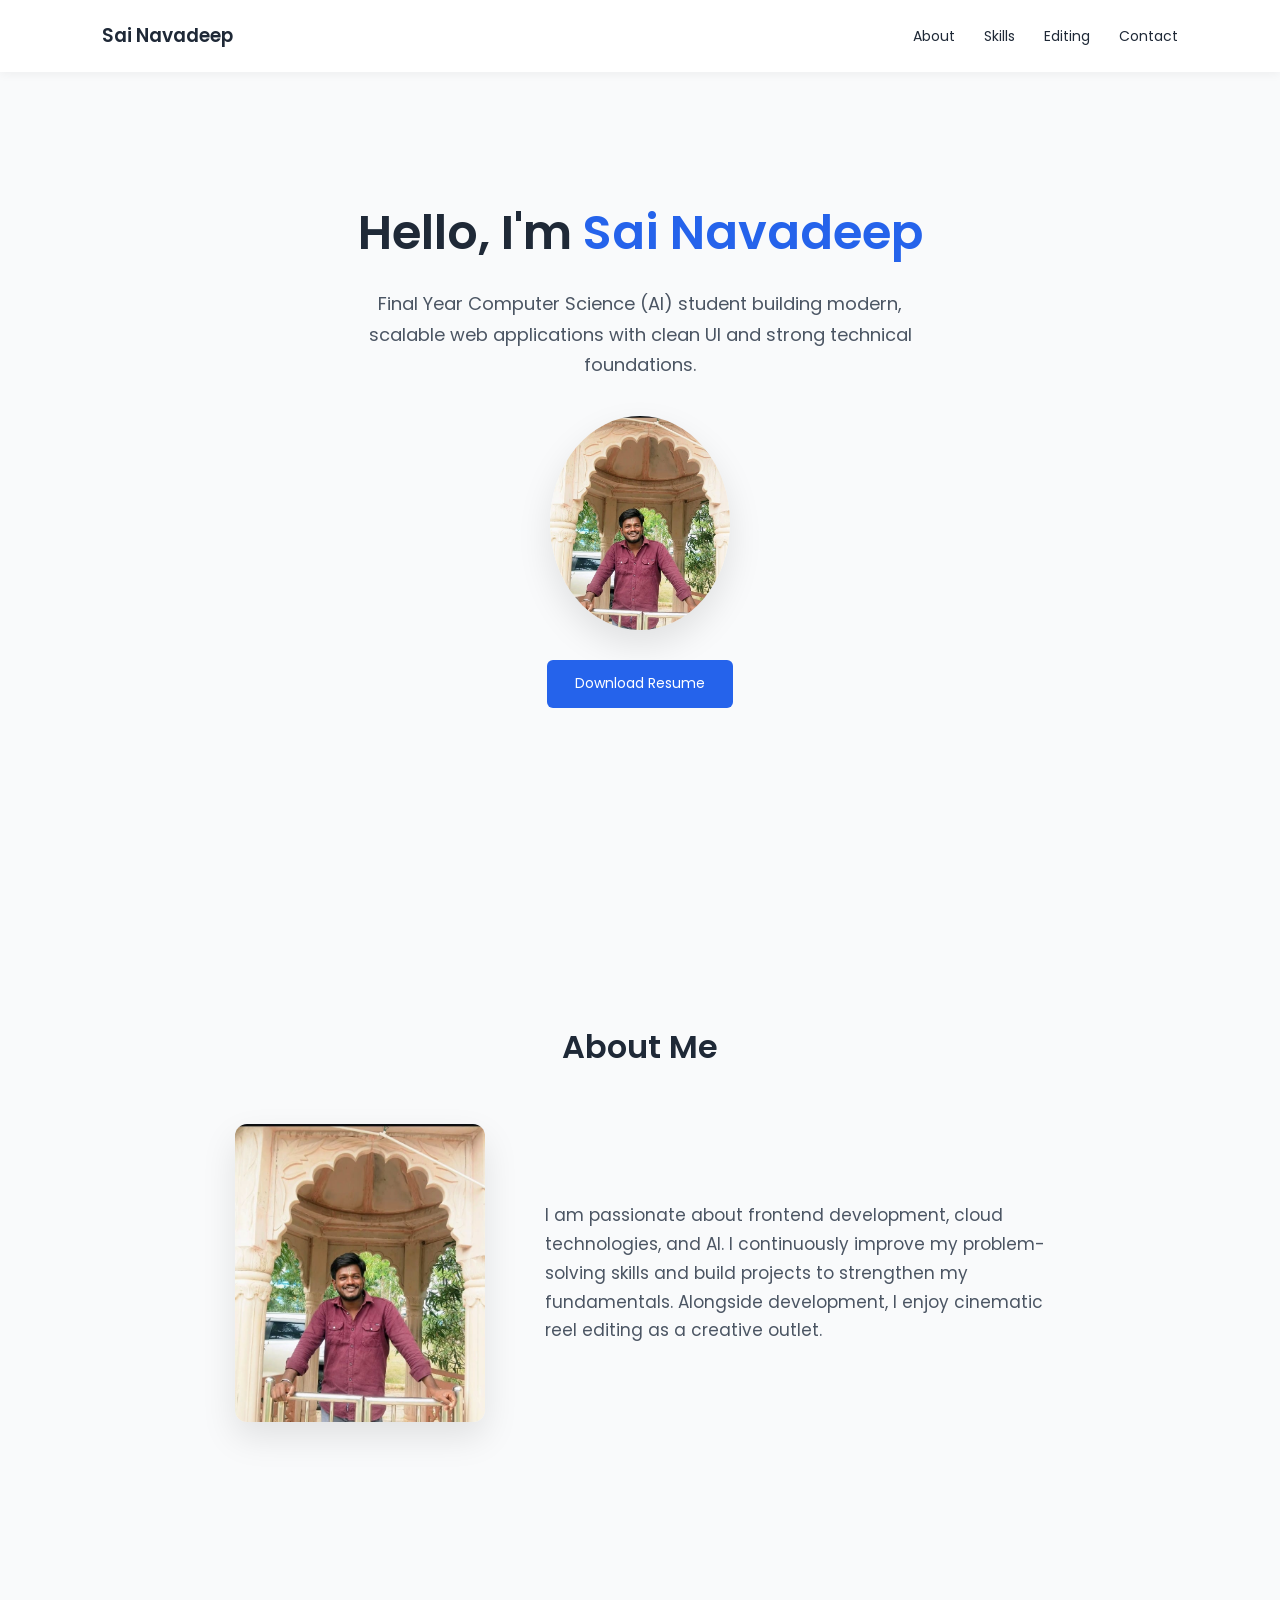
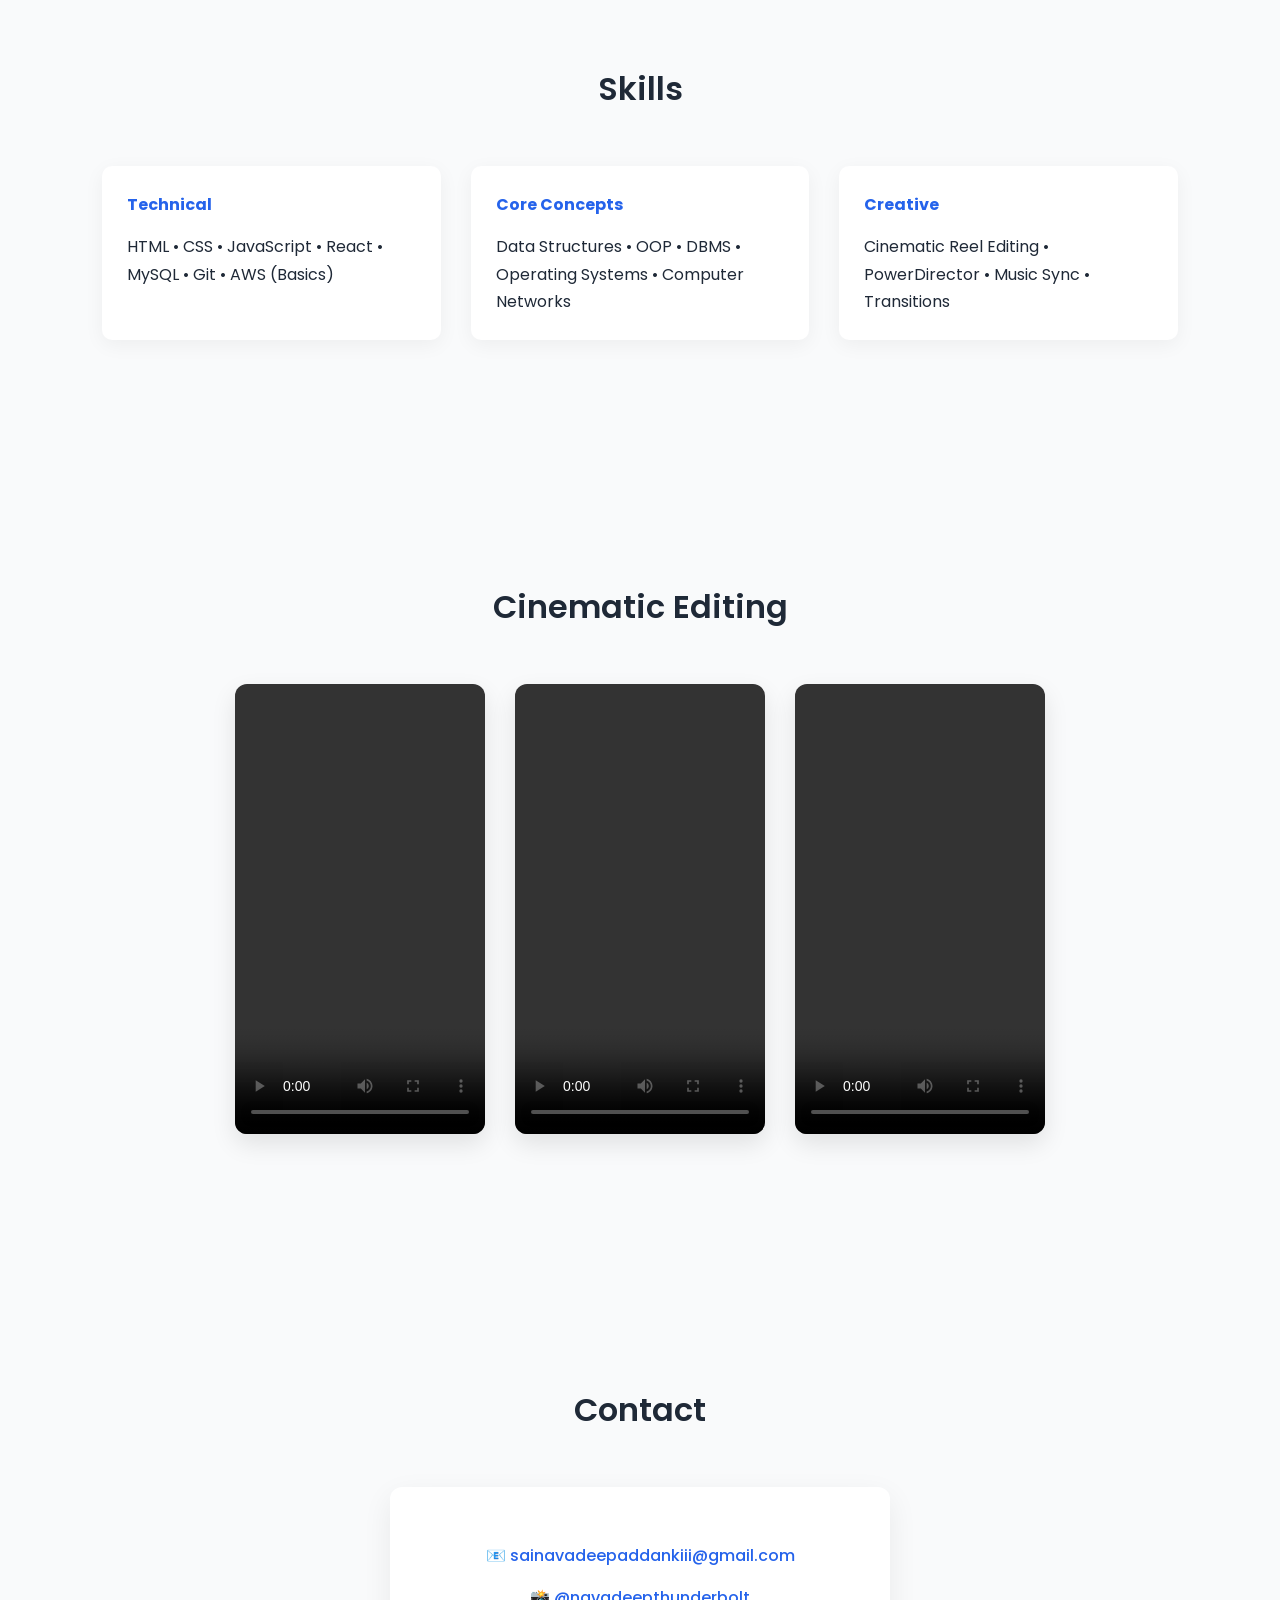
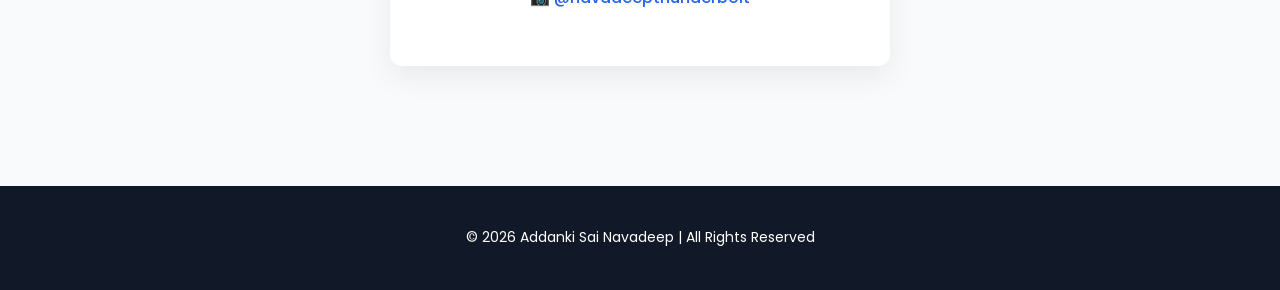
==== index.html @ 5e02cc4d "rename to index.html" ====
<!DOCTYPE html>
<html lang="en">
<head>
<meta charset="UTF-8">
<meta name="viewport" content="width=device-width, initial-scale=1.0">
<title>Addanki Sai Navadeep</title>

<link href="https://fonts.googleapis.com/css2?family=Poppins:wght@300;400;600&display=swap" rel="stylesheet">

<style>
*{
  margin:0;
  padding:0;
  box-sizing:border-box;
  font-family:'Poppins', sans-serif;
  scroll-behavior:smooth;
}

body{
  background:#f9fafb;
  color:#1f2937;
  line-height:1.7;
}

/* NAVBAR */
nav{
  position:fixed;
  width:100%;
  top:0;
  padding:20px 8%;
  background:white;
  display:flex;
  justify-content:space-between;
  align-items:center;
  box-shadow:0 2px 10px rgba(0,0,0,0.05);
  z-index:1000;
}

nav h3{
  font-weight:600;
}

nav a{
  text-decoration:none;
  color:#1f2937;
  margin-left:25px;
  font-size:14px;
  transition:0.3s;
}

nav a:hover{
  color:#2563eb;
}

/* HERO */
.hero{
  min-height:100vh;
  display:flex;
  flex-direction:column;
  justify-content:center;
  align-items:center;
  text-align:center;
  padding:0 20px;
}

.hero h1{
  font-size:48px;
  font-weight:600;
}

.hero span{
  color:#2563eb;
}

.hero p{
  max-width:600px;
  margin-top:15px;
  font-size:18px;
  color:#4b5563;
}

.profile-img{
  width:180px;
  margin-top:35px;
  border-radius:50%;
  box-shadow:0 15px 35px rgba(0,0,0,0.1);
  transition:0.3s;
}

.profile-img:hover{
  transform:scale(1.05);
}

.btn{
  margin-top:30px;
  padding:12px 28px;
  background:#2563eb;
  color:white;
  text-decoration:none;
  border-radius:6px;
  font-size:14px;
  transition:0.3s;
}

.btn:hover{
  background:#1e40af;
}

/* SECTION */
.section{
  padding:120px 8%;
}

.section h2{
  text-align:center;
  font-size:32px;
  margin-bottom:50px;
  font-weight:600;
}

/* ABOUT */
.about-container{
  display:flex;
  align-items:center;
  justify-content:center;
  gap:60px;
  flex-wrap:wrap;
}

.about-container img{
  width:250px;
  border-radius:12px;
  box-shadow:0 15px 35px rgba(0,0,0,0.1);
}

.about-text{
  max-width:500px;
  font-size:17px;
  color:#4b5563;
}

/* SKILLS */
.skills-grid{
  display:grid;
  grid-template-columns:repeat(auto-fit, minmax(250px,1fr));
  gap:30px;
}

.skill-card{
  background:white;
  padding:25px;
  border-radius:10px;
  box-shadow:0 5px 20px rgba(0,0,0,0.05);
}

.skill-card h4{
  margin-bottom:15px;
  color:#2563eb;
}

/* REELS */
.reels-grid{
  display:flex;
  justify-content:center;
  gap:30px;
  flex-wrap:wrap;
}

.reel-card video{
  width:250px;
  height:450px;
  object-fit:cover;
  border-radius:12px;
  box-shadow:0 10px 25px rgba(0,0,0,0.1);
  transition:0.3s;
}

.reel-card video:hover{
  transform:scale(1.03);
}

/* CONTACT */
.contact-box{
  max-width:500px;
  margin:0 auto;
  background:white;
  padding:40px;
  border-radius:12px;
  text-align:center;
  box-shadow:0 10px 30px rgba(0,0,0,0.07);
}

.contact-box a{
  display:block;
  margin:15px 0;
  text-decoration:none;
  color:#2563eb;
  font-weight:500;
}

/* FOOTER */
footer{
  padding:40px;
  text-align:center;
  background:#111827;
  color:white;
  font-size:14px;
}

/* RESPONSIVE */
@media(max-width:768px){
  .hero h1{
    font-size:32px;
  }
}
</style>
</head>

<body>

<nav>
  <h3>Sai Navadeep</h3>
  <div>
    <a href="#about">About</a>
    <a href="#skills">Skills</a>
    <a href="#editing">Editing</a>
    <a href="#contact">Contact</a>
  </div>
</nav>

<!-- HERO -->
<section class="hero">
  <h1>Hello, I'm <span>Sai Navadeep</span></h1>
  <p>
    Final Year Computer Science (AI) student building modern, scalable web applications 
    with clean UI and strong technical foundations.
  </p>
  <img src="navadeep.jpg" class="profile-img">
  <a href="Addanki_Sai_Navadeep_Professional_Resume.pdf" download class="btn">
    Download Resume
  </a>
</section>

<!-- ABOUT -->
<section class="section" id="about">
  <h2>About Me</h2>
  <div class="about-container">
    <img src="navadeep.jpg" alt="Sai Navadeep">
    <div class="about-text">
      I am passionate about frontend development, cloud technologies, and AI.
      I continuously improve my problem-solving skills and build projects to
      strengthen my fundamentals. Alongside development, I enjoy cinematic
      reel editing as a creative outlet.
    </div>
  </div>
</section>

<!-- SKILLS -->
<section class="section" id="skills">
  <h2>Skills</h2>
  <div class="skills-grid">
    <div class="skill-card">
      <h4>Technical</h4>
      HTML • CSS • JavaScript • React • MySQL • Git • AWS (Basics)
    </div>

    <div class="skill-card">
      <h4>Core Concepts</h4>
      Data Structures • OOP • DBMS • Operating Systems • Computer Networks
    </div>

    <div class="skill-card">
      <h4>Creative</h4>
      Cinematic Reel Editing • PowerDirector • Music Sync • Transitions
    </div>
  </div>
</section>

<!-- EDITING -->
<section class="section" id="editing">
  <h2>Cinematic Editing</h2>
  <div class="reels-grid">
    <div class="reel-card">
      <video controls src="reel1.mp4"></video>
    </div>
    <div class="reel-card">
      <video controls src="reel2.mp4"></video>
    </div>
    <div class="reel-card">
      <video controls src="reel3.mp4"></video>
    </div>
  </div>
</section>

<!-- CONTACT -->
<section class="section" id="contact">
  <h2>Contact</h2>
  <div class="contact-box">
    <a href="mailto:sainavadeepaddankiii@gmail.com">
      📧 sainavadeepaddankiii@gmail.com
    </a>

    <a href="https://www.instagram.com/navadeepthunderbolt" 
       target="_blank" 
       rel="noopener noreferrer">
      📸 @navadeepthunderbolt
    </a>
  </div>
</section>

<footer>
  © 2026 Addanki Sai Navadeep | All Rights Reserved
</footer>

</body>
</html>
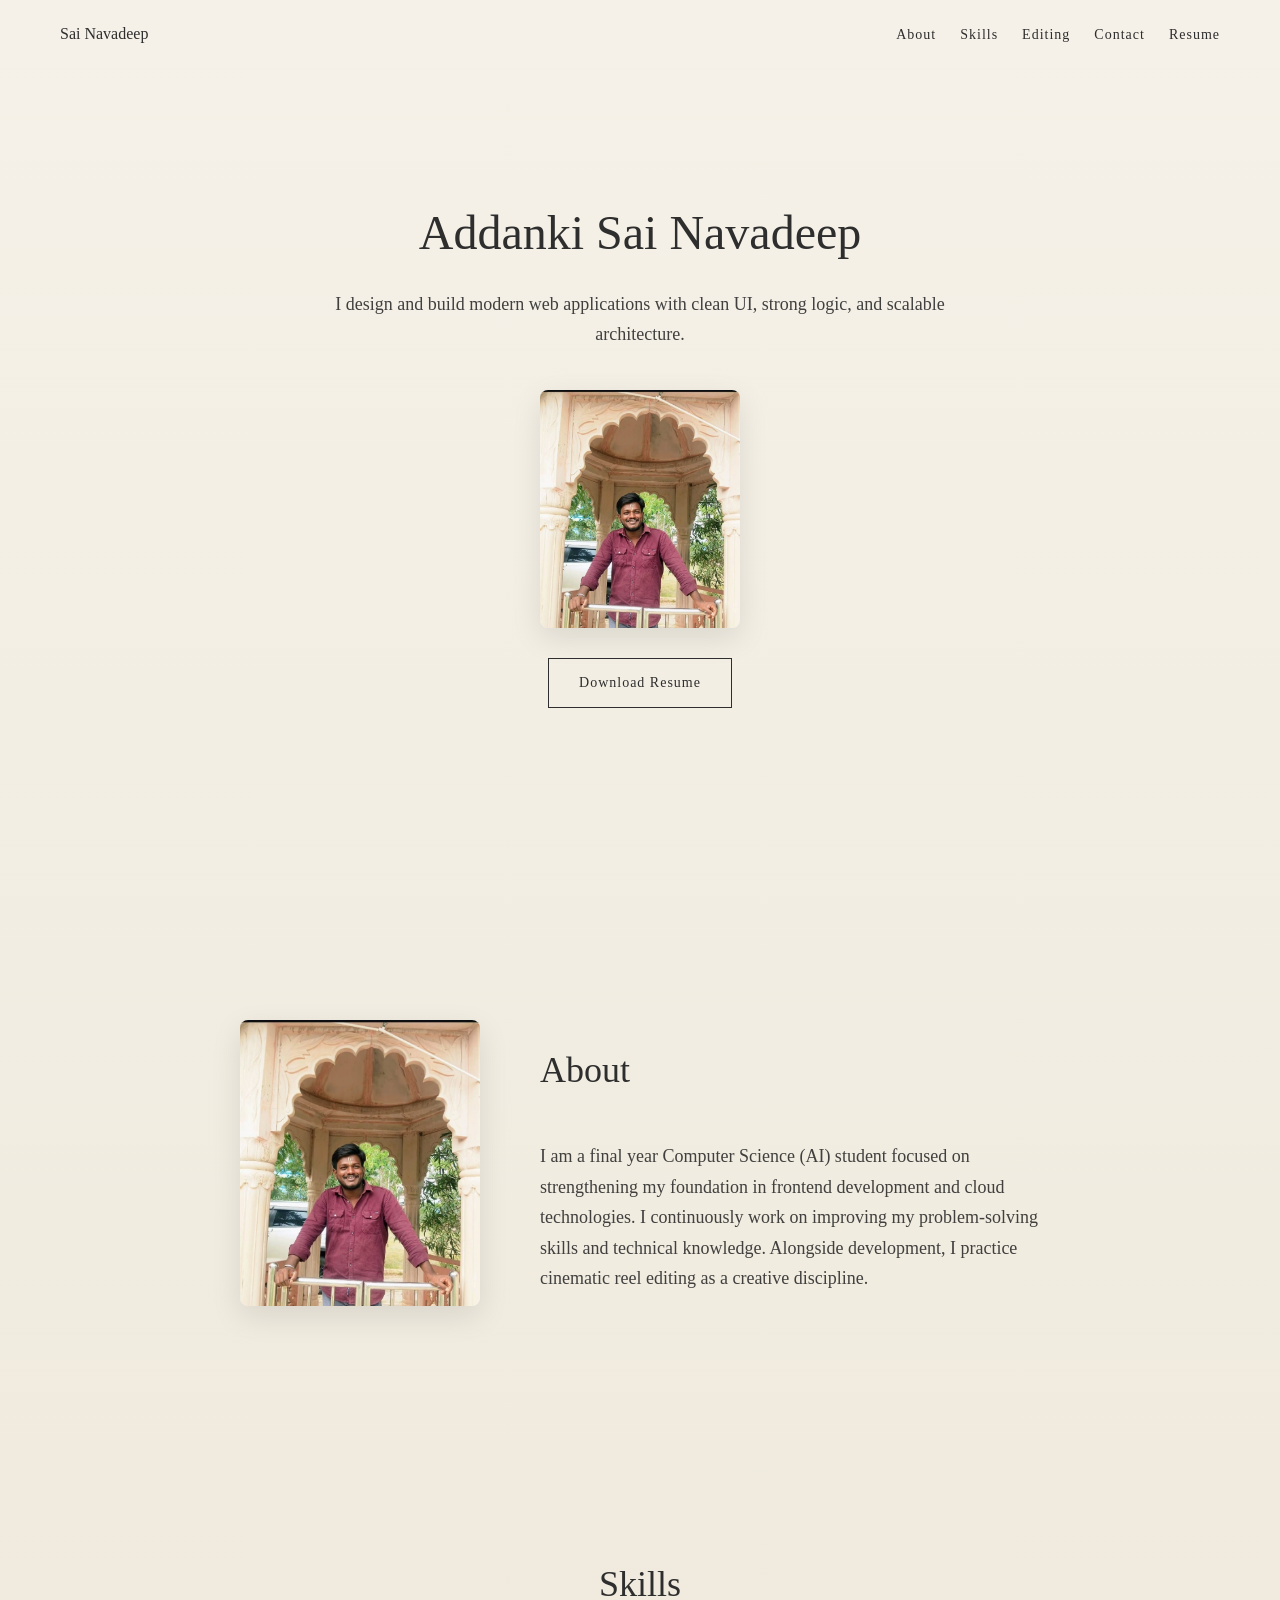
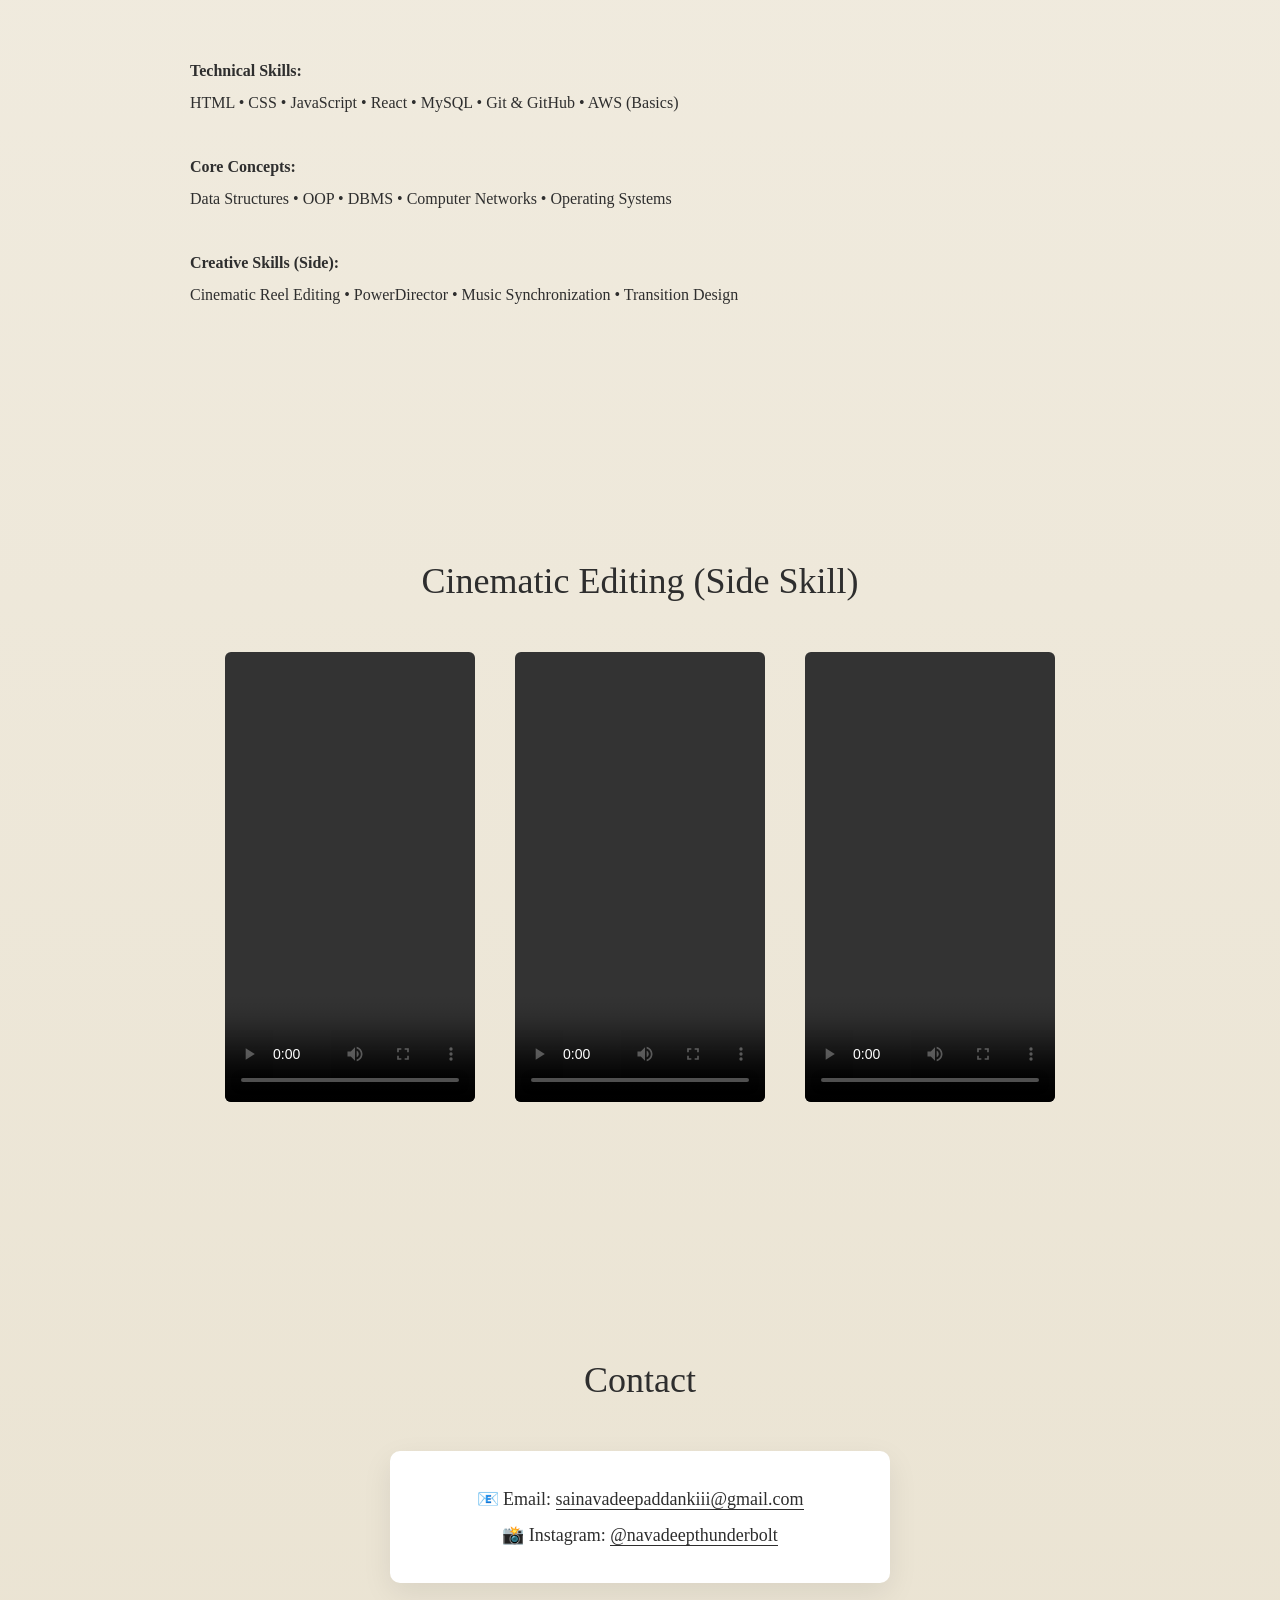
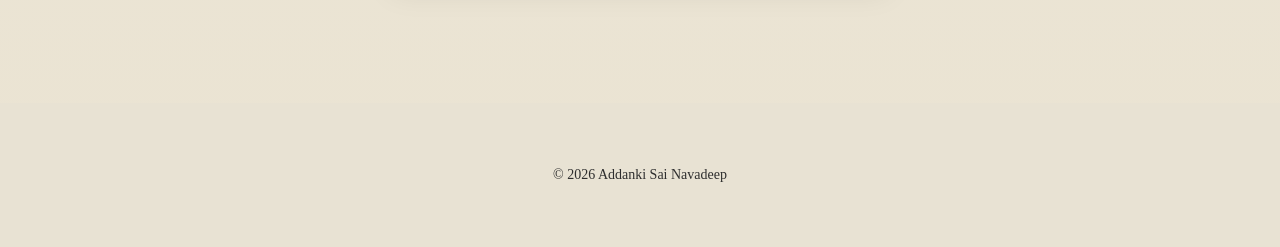
==== commit 26465818: "rename to index.html" ====
--- a/index.html
+++ b/index.html
@@ -1,24 +1,21 @@
 <!DOCTYPE html>
-<html lang="en">
+<html lang="en" style="scroll-behavior:smooth;">
 <head>
 <meta charset="UTF-8">
 <meta name="viewport" content="width=device-width, initial-scale=1.0">
 <title>Addanki Sai Navadeep</title>
-
-<link href="https://fonts.googleapis.com/css2?family=Poppins:wght@300;400;600&display=swap" rel="stylesheet">
 
 <style>
 *{
   margin:0;
   padding:0;
   box-sizing:border-box;
-  font-family:'Poppins', sans-serif;
-  scroll-behavior:smooth;
+  font-family:Georgia, serif;
 }
 
 body{
-  background:#f9fafb;
-  color:#1f2937;
+  background: linear-gradient(to bottom, #f5f1e8, #eae3d2);
+  color:#2e2e2e;
   line-height:1.7;
 }
 
@@ -27,34 +24,30 @@
   position:fixed;
   width:100%;
   top:0;
-  padding:20px 8%;
-  background:white;
+  padding:20px 60px;
+  background:rgba(245,241,232,0.95);
   display:flex;
   justify-content:space-between;
   align-items:center;
-  box-shadow:0 2px 10px rgba(0,0,0,0.05);
   z-index:1000;
-}
-
-nav h3{
-  font-weight:600;
 }
 
 nav a{
   text-decoration:none;
-  color:#1f2937;
-  margin-left:25px;
+  color:#2e2e2e;
+  margin-left:20px;
   font-size:14px;
+  letter-spacing:1px;
   transition:0.3s;
 }
 
 nav a:hover{
-  color:#2563eb;
+  opacity:0.6;
 }
 
 /* HERO */
 .hero{
-  min-height:100vh;
+  height:100vh;
   display:flex;
   flex-direction:column;
   justify-content:center;
@@ -65,26 +58,22 @@
 
 .hero h1{
   font-size:48px;
-  font-weight:600;
-}
-
-.hero span{
-  color:#2563eb;
+  font-weight:400;
+  margin-bottom:15px;
 }
 
 .hero p{
-  max-width:600px;
-  margin-top:15px;
+  max-width:650px;
   font-size:18px;
-  color:#4b5563;
+  opacity:0.9;
 }
 
 .profile-img{
-  width:180px;
-  margin-top:35px;
-  border-radius:50%;
-  box-shadow:0 15px 35px rgba(0,0,0,0.1);
-  transition:0.3s;
+  width:200px;
+  margin-top:40px;
+  border-radius:8px;
+  box-shadow:0 10px 30px rgba(0,0,0,0.1);
+  transition:transform 0.4s ease;
 }
 
 .profile-img:hover{
@@ -92,34 +81,50 @@
 }
 
 .btn{
+  display:inline-block;
   margin-top:30px;
-  padding:12px 28px;
-  background:#2563eb;
+  padding:12px 30px;
+  border:1px solid #2e2e2e;
+  text-decoration:none;
+  color:#2e2e2e;
+  font-size:14px;
+  letter-spacing:1px;
+  transition:0.3s ease;
+}
+
+.btn:hover{
+  background:#2e2e2e;
   color:white;
-  text-decoration:none;
-  border-radius:6px;
-  font-size:14px;
-  transition:0.3s;
-}
-
-.btn:hover{
-  background:#1e40af;
 }
 
 /* SECTION */
 .section{
-  padding:120px 8%;
+  padding:120px 20px;
+  text-align:center;
+  animation:fadeIn 1s ease;
+}
+
+@keyframes fadeIn{
+  from{
+    opacity:0;
+    transform:translateY(20px);
+  }
+  to{
+    opacity:1;
+    transform:translateY(0);
+  }
 }
 
 .section h2{
-  text-align:center;
-  font-size:32px;
-  margin-bottom:50px;
-  font-weight:600;
+  font-size:36px;
+  font-weight:400;
+  margin-bottom:40px;
 }
 
 /* ABOUT */
 .about-container{
+  max-width:1000px;
+  margin:auto;
   display:flex;
   align-items:center;
   justify-content:center;
@@ -127,91 +132,107 @@
   flex-wrap:wrap;
 }
 
-.about-container img{
-  width:250px;
-  border-radius:12px;
-  box-shadow:0 15px 35px rgba(0,0,0,0.1);
+.about-image img{
+  width:240px;
+  border-radius:8px;
+  box-shadow:0 10px 30px rgba(0,0,0,0.1);
+  transition:transform 0.4s ease;
+}
+
+.about-image img:hover{
+  transform:scale(1.05);
 }
 
 .about-text{
   max-width:500px;
-  font-size:17px;
-  color:#4b5563;
+  text-align:left;
+}
+
+.about-text p{
+  font-size:18px;
+  opacity:0.9;
 }
 
 /* SKILLS */
-.skills-grid{
-  display:grid;
-  grid-template-columns:repeat(auto-fit, minmax(250px,1fr));
-  gap:30px;
-}
-
-.skill-card{
-  background:white;
-  padding:25px;
-  border-radius:10px;
-  box-shadow:0 5px 20px rgba(0,0,0,0.05);
-}
-
-.skill-card h4{
-  margin-bottom:15px;
-  color:#2563eb;
+.skills-list{
+  max-width:900px;
+  margin:auto;
+  text-align:left;
+  line-height:2;
 }
 
 /* REELS */
 .reels-grid{
   display:flex;
   justify-content:center;
-  gap:30px;
+  gap:40px;
   flex-wrap:wrap;
 }
 
+.reel-card{
+  width:250px;
+}
+
 .reel-card video{
-  width:250px;
+  width:100%;
   height:450px;
   object-fit:cover;
-  border-radius:12px;
-  box-shadow:0 10px 25px rgba(0,0,0,0.1);
-  transition:0.3s;
-}
-
-.reel-card video:hover{
-  transform:scale(1.03);
+  border-radius:6px;
 }
 
 /* CONTACT */
 .contact-box{
+  background:white;
+  padding:30px;
+  border-radius:10px;
   max-width:500px;
-  margin:0 auto;
-  background:white;
-  padding:40px;
-  border-radius:12px;
-  text-align:center;
-  box-shadow:0 10px 30px rgba(0,0,0,0.07);
+  margin:30px auto 0;
+  box-shadow:0 10px 30px rgba(0,0,0,0.08);
+  font-size:18px;
+  line-height:2;
 }
 
 .contact-box a{
-  display:block;
-  margin:15px 0;
+  color:#2e2e2e;
   text-decoration:none;
-  color:#2563eb;
-  font-weight:500;
+  border-bottom:1px solid #2e2e2e;
+  transition:0.3s ease;
+}
+
+.contact-box a:hover{
+  letter-spacing:1px;
 }
 
 /* FOOTER */
 footer{
-  padding:40px;
+  padding:60px 20px;
   text-align:center;
-  background:#111827;
-  color:white;
   font-size:14px;
-}
-
-/* RESPONSIVE */
+  background:#e8e2d3;
+}
+
+/* Responsive */
 @media(max-width:768px){
+  nav{
+    padding:15px 20px;
+  }
+
   .hero h1{
     font-size:32px;
   }
+
+  .about-container{
+    flex-direction:column;
+    text-align:center;
+  }
+
+  .about-text{
+    text-align:center;
+  }
+
+  .skills-list{
+    text-align:center;
+  }
 }
 </style>
 </head>
@@ -219,21 +240,22 @@
 <body>
 
 <nav>
-  <h3>Sai Navadeep</h3>
+  <div>Sai Navadeep</div>
   <div>
     <a href="#about">About</a>
     <a href="#skills">Skills</a>
     <a href="#editing">Editing</a>
     <a href="#contact">Contact</a>
+    <a href="Addanki_Sai_Navadeep_Professional_Resume.pdf" download>Resume</a>
   </div>
 </nav>
 
 <!-- HERO -->
 <section class="hero">
-  <h1>Hello, I'm <span>Sai Navadeep</span></h1>
+  <h1>Addanki Sai Navadeep</h1>
   <p>
-    Final Year Computer Science (AI) student building modern, scalable web applications 
-    with clean UI and strong technical foundations.
+    I design and build modern web applications with clean UI,
+    strong logic, and scalable architecture.
   </p>
   <img src="navadeep.jpg" class="profile-img">
   <a href="Addanki_Sai_Navadeep_Professional_Resume.pdf" download class="btn">
@@ -243,14 +265,19 @@
 
 <!-- ABOUT -->
 <section class="section" id="about">
-  <h2>About Me</h2>
   <div class="about-container">
-    <img src="navadeep.jpg" alt="Sai Navadeep">
+    <div class="about-image">
+      <img src="navadeep.jpg" alt="Sai Navadeep">
+    </div>
+
     <div class="about-text">
-      I am passionate about frontend development, cloud technologies, and AI.
-      I continuously improve my problem-solving skills and build projects to
-      strengthen my fundamentals. Alongside development, I enjoy cinematic
-      reel editing as a creative outlet.
+      <h2>About</h2>
+      <p>
+        I am a final year Computer Science (AI) student focused on strengthening
+        my foundation in frontend development and cloud technologies.
+        I continuously work on improving my problem-solving skills and technical knowledge.
+        Alongside development, I practice cinematic reel editing as a creative discipline.
+      </p>
     </div>
   </div>
 </section>
@@ -258,27 +285,21 @@
 <!-- SKILLS -->
 <section class="section" id="skills">
   <h2>Skills</h2>
-  <div class="skills-grid">
-    <div class="skill-card">
-      <h4>Technical</h4>
-      HTML • CSS • JavaScript • React • MySQL • Git • AWS (Basics)
-    </div>
-
-    <div class="skill-card">
-      <h4>Core Concepts</h4>
-      Data Structures • OOP • DBMS • Operating Systems • Computer Networks
-    </div>
-
-    <div class="skill-card">
-      <h4>Creative</h4>
-      Cinematic Reel Editing • PowerDirector • Music Sync • Transitions
-    </div>
+  <div class="skills-list">
+    <strong>Technical Skills:</strong><br>
+    HTML • CSS • JavaScript • React • MySQL • Git & GitHub • AWS (Basics)<br><br>
+
+    <strong>Core Concepts:</strong><br>
+    Data Structures • OOP • DBMS • Computer Networks • Operating Systems<br><br>
+
+    <strong>Creative Skills (Side):</strong><br>
+    Cinematic Reel Editing • PowerDirector • Music Synchronization • Transition Design
   </div>
 </section>
 
 <!-- EDITING -->
 <section class="section" id="editing">
-  <h2>Cinematic Editing</h2>
+  <h2>Cinematic Editing (Side Skill)</h2>
   <div class="reels-grid">
     <div class="reel-card">
       <video controls src="reel1.mp4"></video>
@@ -296,20 +317,15 @@
 <section class="section" id="contact">
   <h2>Contact</h2>
   <div class="contact-box">
-    <a href="mailto:sainavadeepaddankiii@gmail.com">
-      📧 sainavadeepaddankiii@gmail.com
-    </a>
-
-    <a href="https://www.instagram.com/navadeepthunderbolt" 
-       target="_blank" 
-       rel="noopener noreferrer">
-      📸 @navadeepthunderbolt
-    </a>
+    📧 Email:
+    <a href="mailto:sainavadeepaddankiii@gmail.com">sainavadeepaddankiii@gmail.com</a><br>
+    📸 Instagram:
+    <a href="https://www.instagram.com/navadeepthunderbolt?igsh=dnZ4cXlhcm9qejFs" target="_blank">@navadeepthunderbolt</a>
   </div>
 </section>
 
 <footer>
-  © 2026 Addanki Sai Navadeep | All Rights Reserved
+  © 2026 Addanki Sai Navadeep
 </footer>
 
 </body>
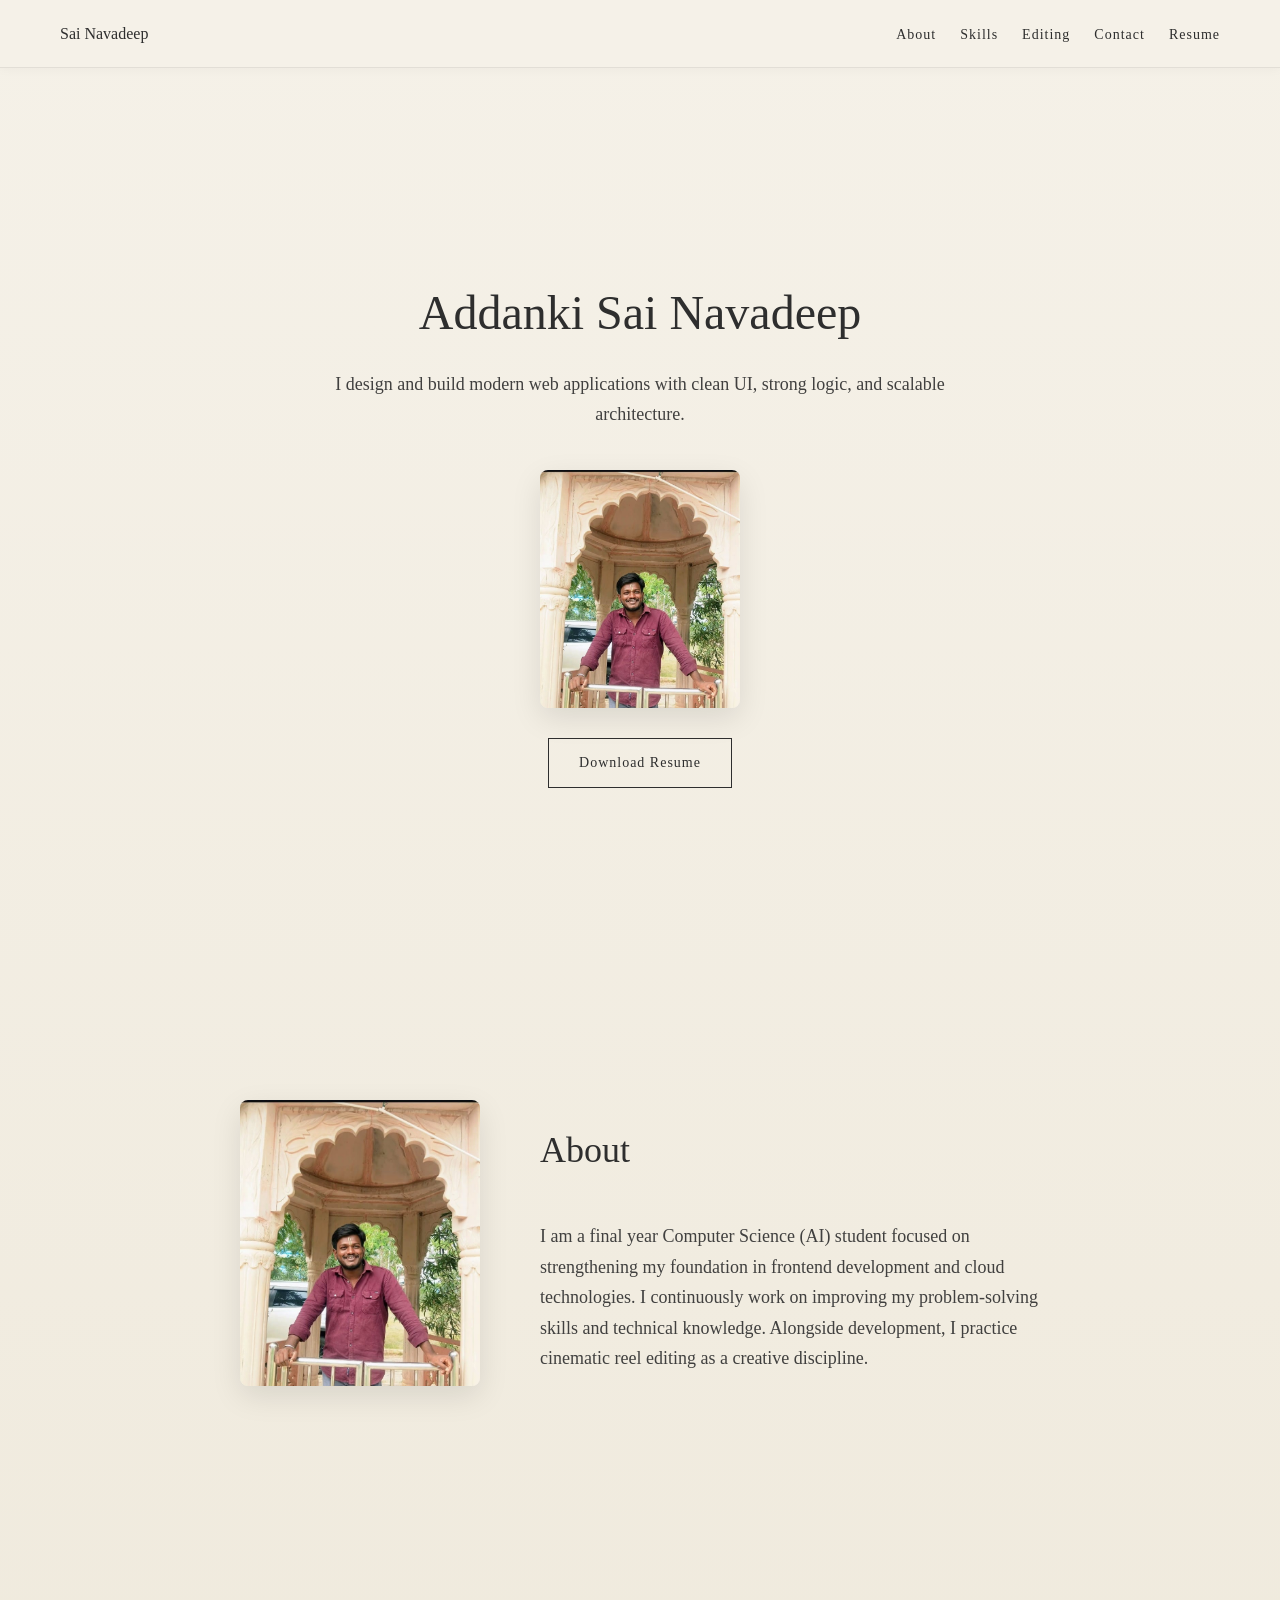
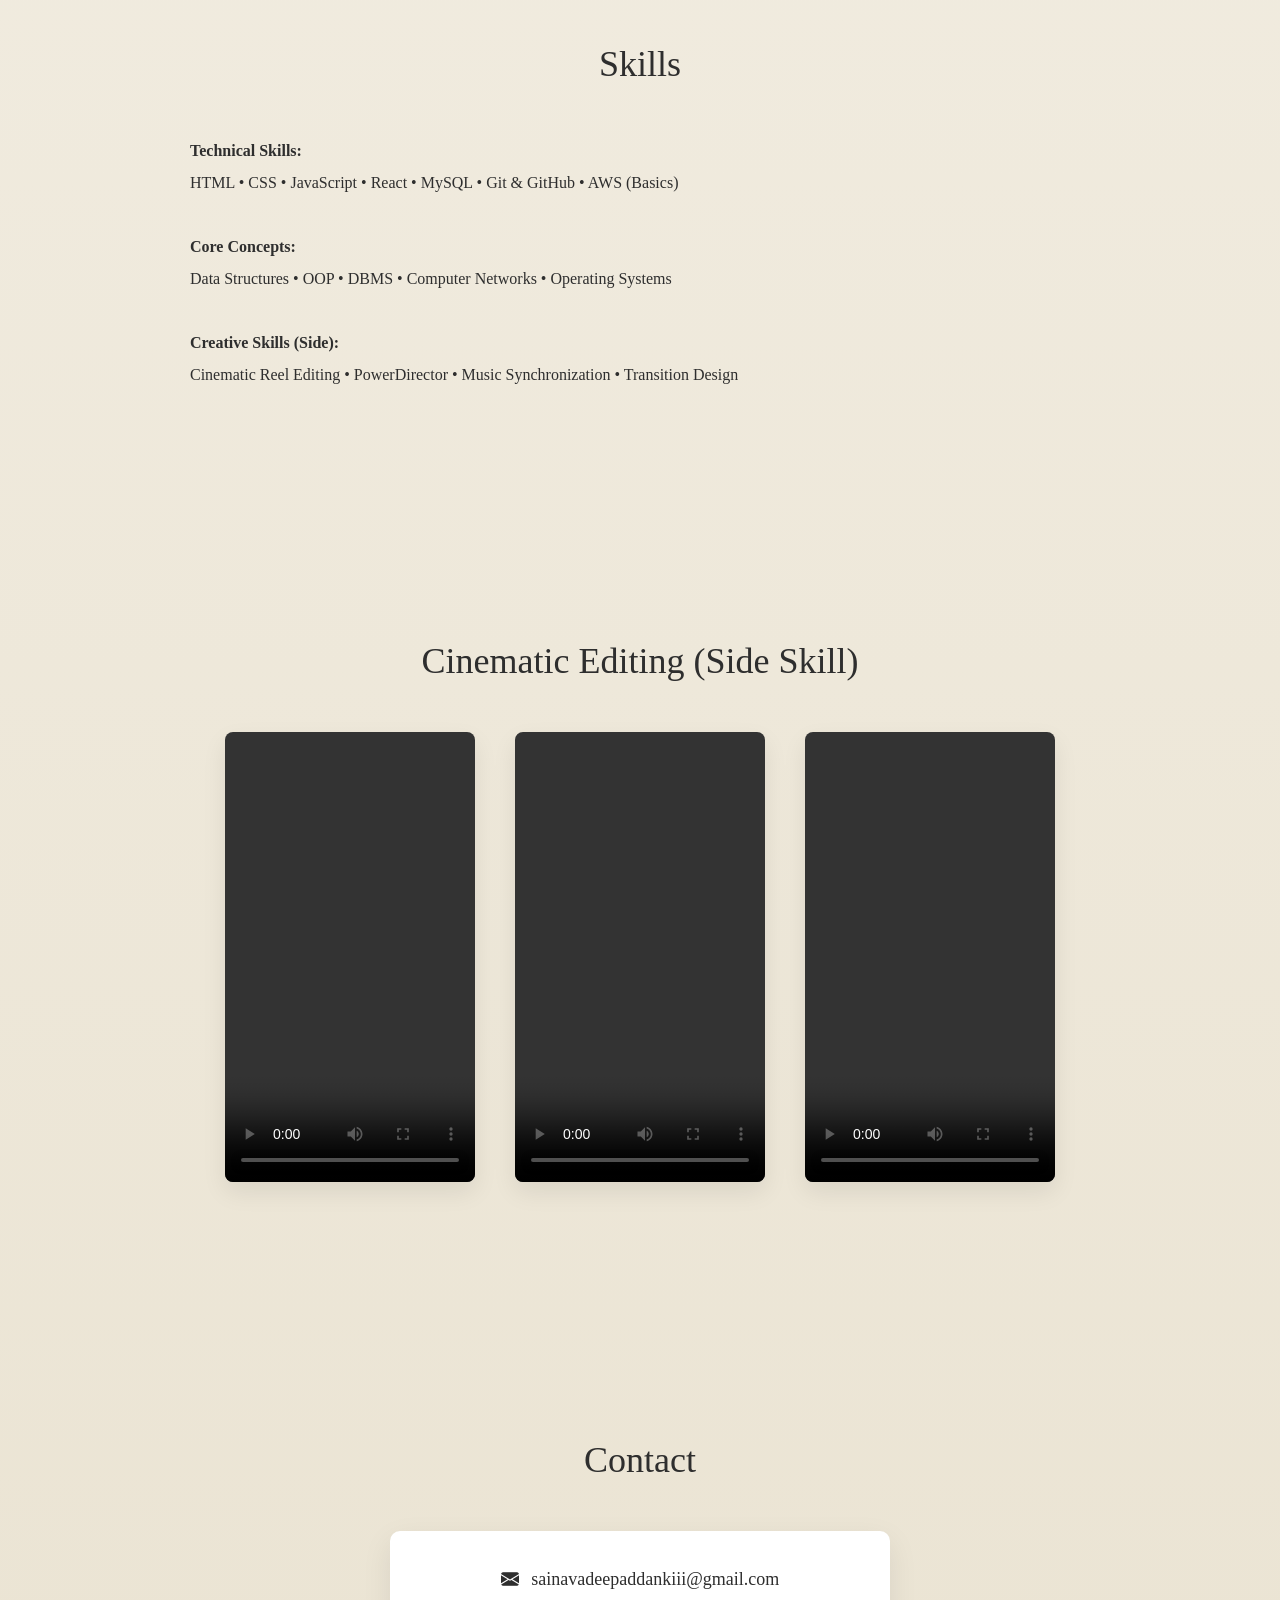
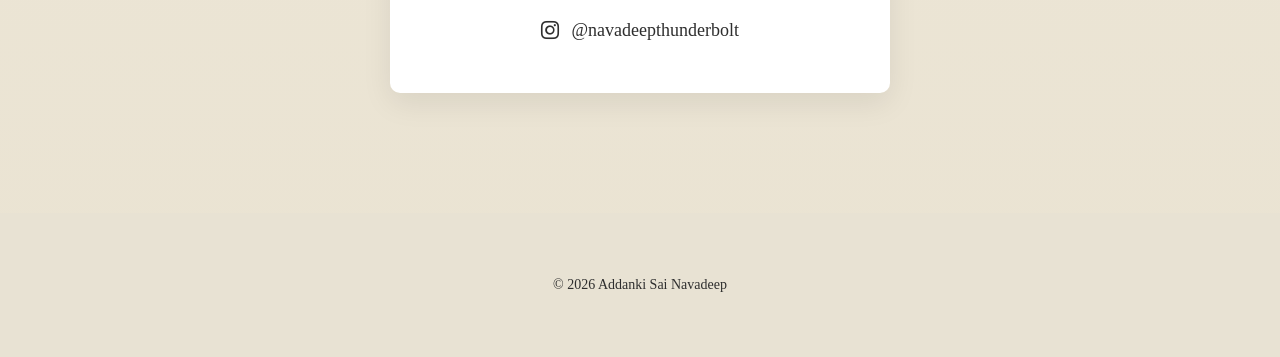
==== commit e744ee6a: "rename to index.html" ====
--- a/index.html
+++ b/index.html
@@ -5,6 +5,9 @@
 <meta name="viewport" content="width=device-width, initial-scale=1.0">
 <title>Addanki Sai Navadeep</title>
 
+<!-- Bootstrap Icons -->
+<link rel="stylesheet" href="https://cdn.jsdelivr.net/npm/bootstrap-icons@1.11.3/font/bootstrap-icons.css">
+
 <style>
 *{
   margin:0;
@@ -25,11 +28,14 @@
   width:100%;
   top:0;
   padding:20px 60px;
-  background:rgba(245,241,232,0.95);
+  background:rgba(245,241,232,0.85);
+  backdrop-filter:blur(8px);
   display:flex;
   justify-content:space-between;
   align-items:center;
   z-index:1000;
+  border-bottom:1px solid rgba(0,0,0,0.08);
+  box-shadow:0 2px 10px rgba(0,0,0,0.03);
 }
 
 nav a{
@@ -54,6 +60,7 @@
   align-items:center;
   text-align:center;
   padding:0 20px;
+  margin-top:80px; /* Prevents overlap */
 }
 
 .hero h1{
@@ -177,7 +184,8 @@
   width:100%;
   height:450px;
   object-fit:cover;
-  border-radius:6px;
+  border-radius:8px;
+  box-shadow:0 10px 25px rgba(0,0,0,0.08);
 }
 
 /* CONTACT */
@@ -192,15 +200,22 @@
   line-height:2;
 }
 
+.contact-box i{
+  margin-right:8px;
+}
+
+.contact-box div{
+  margin-bottom:15px;
+}
+
 .contact-box a{
   color:#2e2e2e;
   text-decoration:none;
-  border-bottom:1px solid #2e2e2e;
-  transition:0.3s ease;
+  transition:0.3s;
 }
 
 .contact-box a:hover{
-  letter-spacing:1px;
+  opacity:0.7;
 }
 
 /* FOOTER */
@@ -317,10 +332,21 @@
 <section class="section" id="contact">
   <h2>Contact</h2>
   <div class="contact-box">
-    📧 Email:
-    <a href="mailto:sainavadeepaddankiii@gmail.com">sainavadeepaddankiii@gmail.com</a><br>
-    📸 Instagram:
-    <a href="https://www.instagram.com/navadeepthunderbolt?igsh=dnZ4cXlhcm9qejFs" target="_blank">@navadeepthunderbolt</a>
+    <div>
+      <i class="bi bi-envelope-fill"></i>
+      <a href="mailto:sainavadeepaddankiii@gmail.com">
+        sainavadeepaddankiii@gmail.com
+      </a>
+    </div>
+
+    <div>
+      <i class="bi bi-instagram"></i>
+      <a href="https://www.instagram.com/navadeepthunderbolt" 
+         target="_blank" 
+         rel="noopener noreferrer">
+        @navadeepthunderbolt
+      </a>
+    </div>
   </div>
 </section>
 
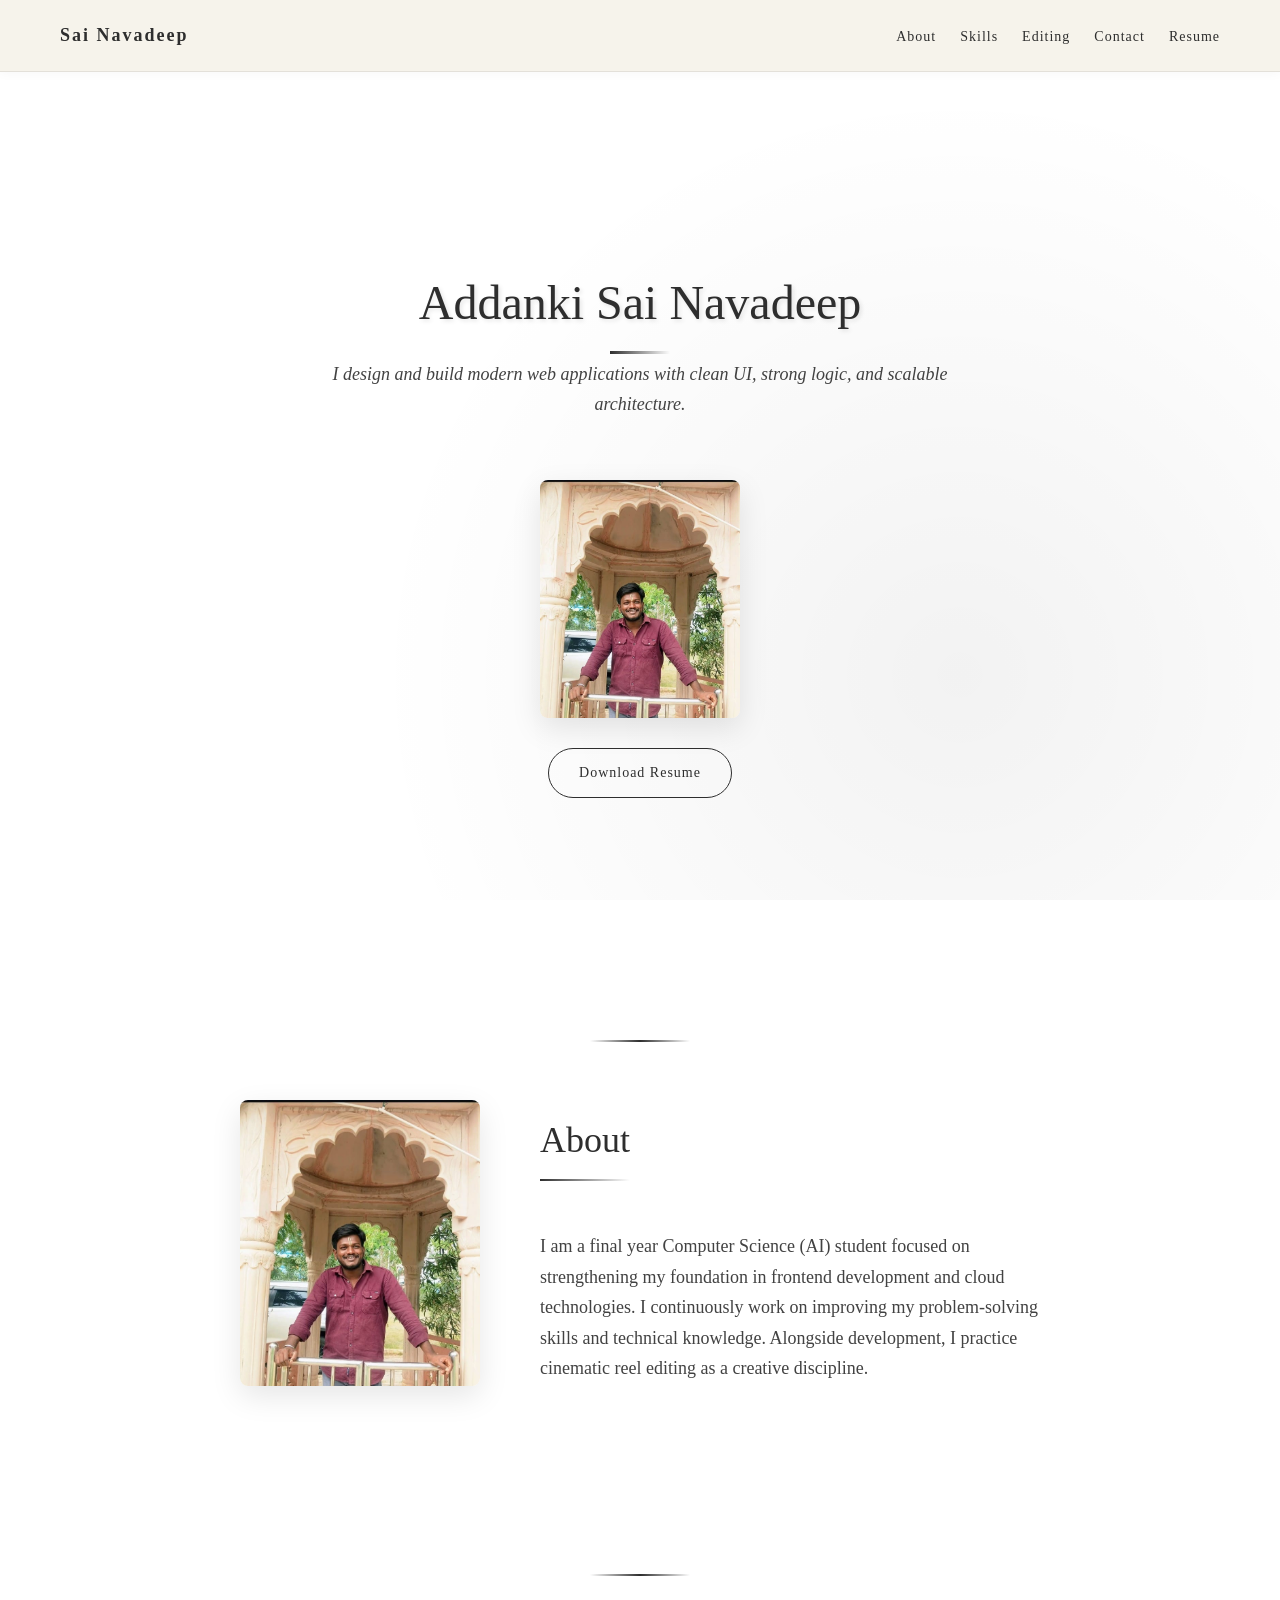
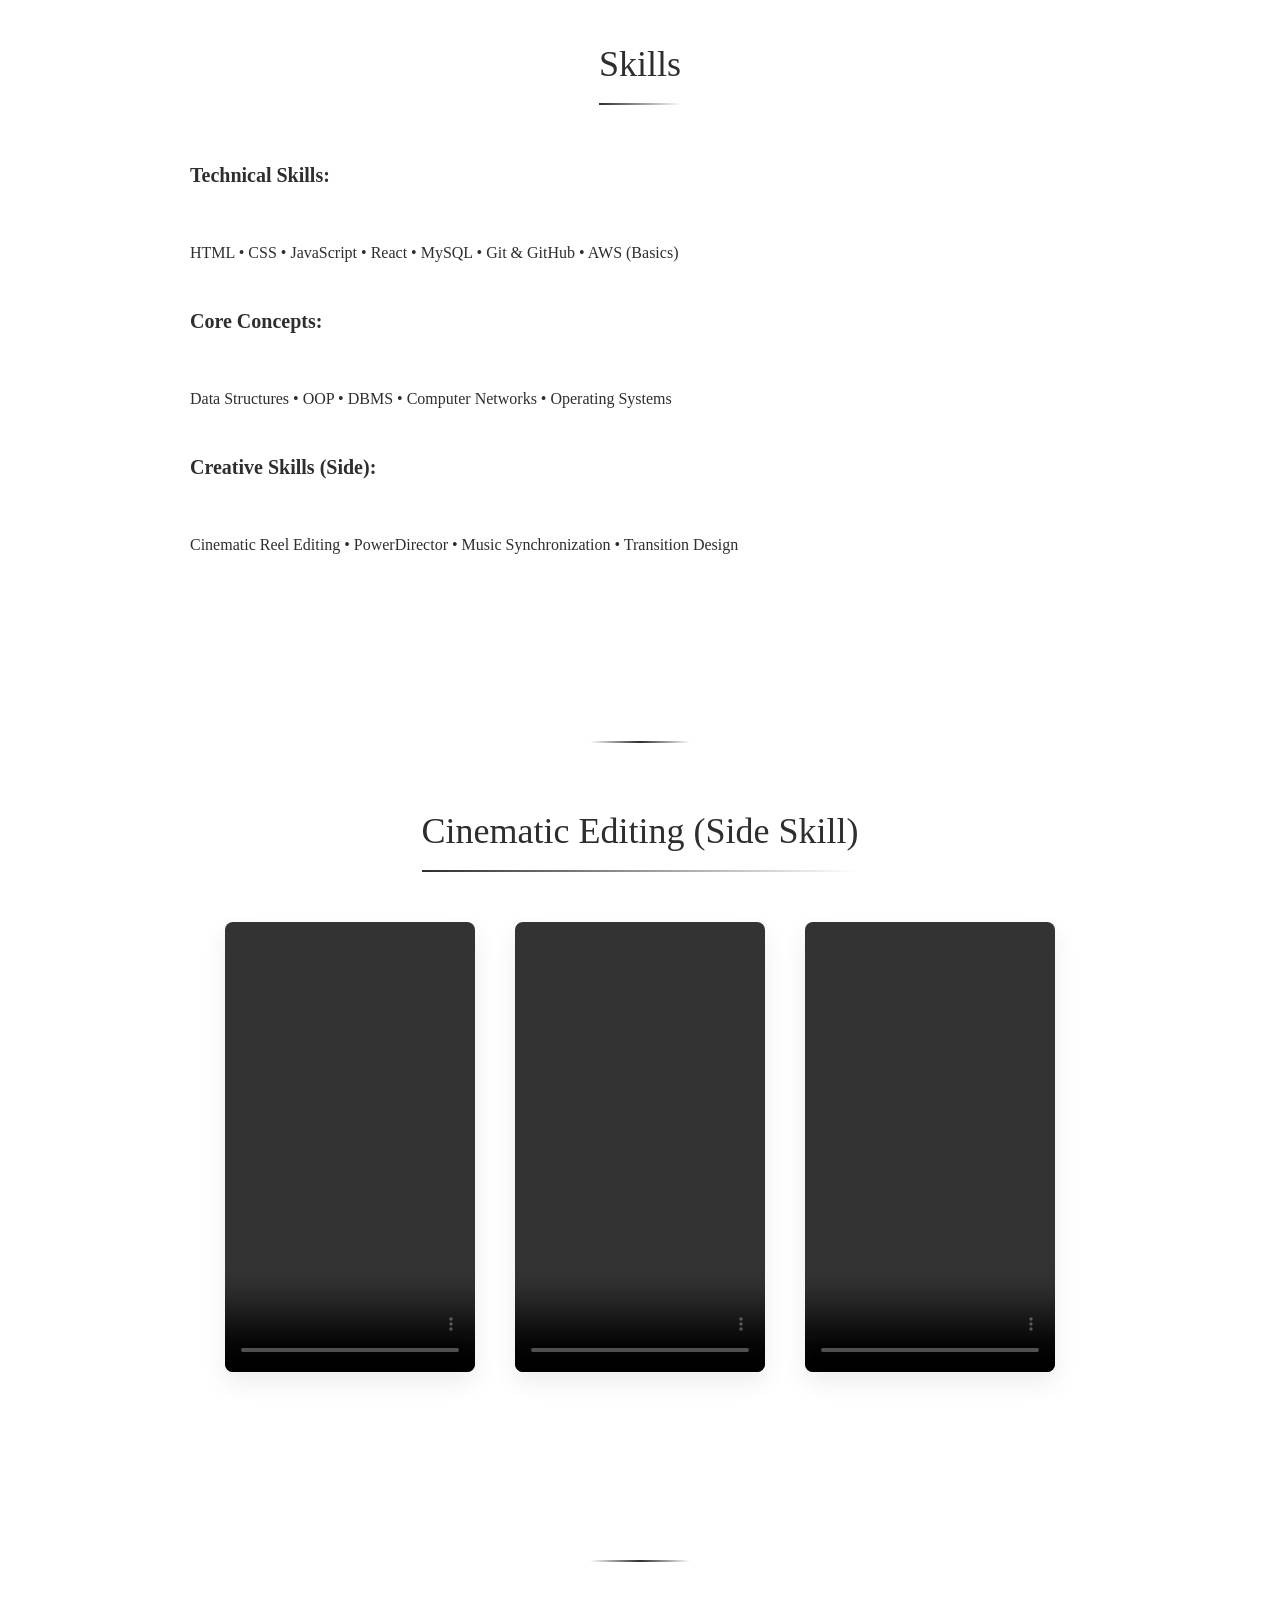
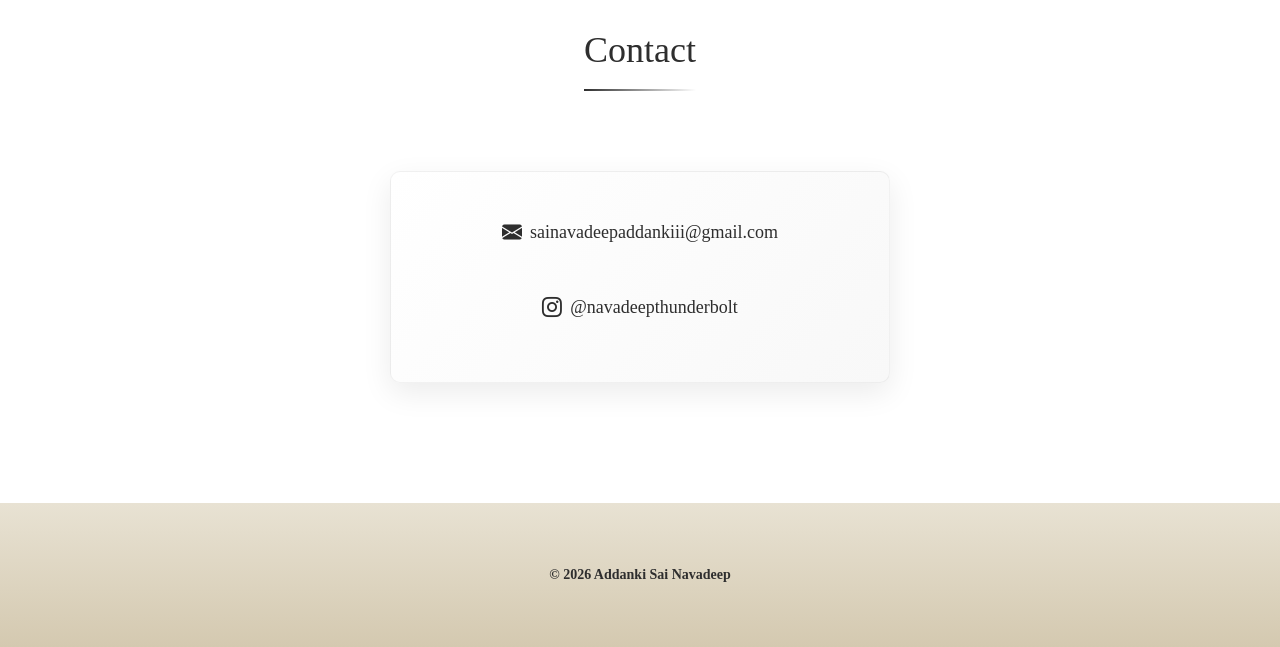
==== commit 72392988: "Fresh upload without video" ====
--- a/index.html
+++ b/index.html
@@ -248,6 +248,215 @@
   .skills-list{
     text-align:center;
   }
+}
+
+/* Additional Styles for Enhanced Look */
+
+/* Add subtle texture to body */
+body {
+  background-image: radial-gradient(circle at 25% 25%, rgba(255,255,255,0.1) 0%, transparent 50%),
+                    radial-gradient(circle at 75% 75%, rgba(0,0,0,0.05) 0%, transparent 50%);
+  background-attachment: fixed;
+}
+
+/* Enhanced navbar with logo effect */
+nav div:first-child {
+  font-weight: bold;
+  font-size: 18px;
+  letter-spacing: 2px;
+}
+
+/* Hero section enhancements */
+.hero h1 {
+  text-shadow: 2px 2px 4px rgba(0,0,0,0.1);
+  position: relative;
+}
+
+.hero h1::after {
+  content: '';
+  position: absolute;
+  bottom: -10px;
+  left: 50%;
+  transform: translateX(-50%);
+  width: 60px;
+  height: 3px;
+  background: linear-gradient(to right, #2e2e2e, transparent);
+}
+
+.hero p {
+  font-style: italic;
+  margin-bottom: 20px;
+}
+
+/* Button enhancements */
+.btn {
+  position: relative;
+  overflow: hidden;
+  border-radius: 25px;
+  background: transparent;
+}
+
+.btn::before {
+  content: '';
+  position: absolute;
+  top: 0;
+  left: -100%;
+  width: 100%;
+  height: 100%;
+  background: linear-gradient(90deg, transparent, rgba(46,46,46,0.1), transparent);
+  transition: left 0.5s;
+}
+
+.btn:hover::before {
+  left: 100%;
+}
+
+/* Section enhancements */
+.section {
+  position: relative;
+}
+
+.section::before {
+  content: '';
+  position: absolute;
+  top: 0;
+  left: 50%;
+  transform: translateX(-50%);
+  width: 100px;
+  height: 2px;
+  background: linear-gradient(to right, transparent, #2e2e2e, transparent);
+  margin-top: 60px;
+}
+
+.section h2 {
+  position: relative;
+  display: inline-block;
+  margin-bottom: 60px;
+}
+
+.section h2::after {
+  content: '';
+  position: absolute;
+  bottom: -10px;
+  left: 0;
+  width: 100%;
+  height: 2px;
+  background: linear-gradient(to right, #2e2e2e, transparent);
+}
+
+/* Skills list styling */
+.skills-list strong {
+  color: #2e2e2e;
+  font-size: 20px;
+  margin-bottom: 10px;
+  display: block;
+}
+
+.skills-list br + br {
+  margin-bottom: 20px;
+}
+
+/* Reel cards hover effect */
+.reel-card {
+  transition: transform 0.3s ease, box-shadow 0.3s ease;
+}
+
+.reel-card:hover {
+  transform: translateY(-10px);
+  box-shadow: 0 20px 40px rgba(0,0,0,0.15);
+}
+
+/* Contact box enhancements */
+.contact-box {
+  background: linear-gradient(135deg, #ffffff, #f8f8f8);
+  border: 1px solid rgba(0,0,0,0.05);
+}
+
+.contact-box div {
+  display: flex;
+  align-items: center;
+  justify-content: center;
+  padding: 10px 0;
+}
+
+.contact-box i {
+  font-size: 20px;
+  color: #2e2e2e;
+}
+
+/* Footer enhancements */
+footer {
+  background: linear-gradient(to bottom, #e8e2d3, #d4c9b0);
+  color: #2e2e2e;
+  font-weight: bold;
+}
+
+/* Scroll animations */
+@keyframes slideInLeft {
+  from {
+    opacity: 0;
+    transform: translateX(-50px);
+  }
+  to {
+    opacity: 1;
+    transform: translateX(0);
+  }
+}
+
+@keyframes slideInRight {
+  from {
+    opacity: 0;
+    transform: translateX(50px);
+  }
+  to {
+    opacity: 1;
+    transform: translateX(0);
+  }
+}
+
+.about-image {
+  animation: slideInLeft 1s ease;
+}
+
+.about-text {
+  animation: slideInRight 1s ease;
+}
+
+/* Add loading animation for images */
+.profile-img, .about-image img {
+  animation: fadeIn 1s ease;
+}
+
+/* Back to top button */
+.back-to-top {
+  position: fixed;
+  bottom: 20px;
+  right: 20px;
+  width: 50px;
+  height: 50px;
+  background: #2e2e2e;
+  color: white;
+  border: none;
+  border-radius: 50%;
+  cursor: pointer;
+  opacity: 0;
+  visibility: hidden;
+  transition: all 0.3s ease;
+  z-index: 1000;
+  display: flex;
+  align-items: center;
+  justify-content: center;
+  font-size: 20px;
+}
+
+.back-to-top.show {
+  opacity: 1;
+  visibility: visible;
+}
+
+.back-to-top:hover {
+  background: #1a1a1a;
+  transform: scale(1.1);
 }
 </style>
 </head>
@@ -354,5 +563,64 @@
   © 2026 Addanki Sai Navadeep
 </footer>
 
+<!-- Back to Top Button -->
+<button class="back-to-top" id="backToTop">
+  <i class="bi bi-arrow-up"></i>
+</button>
+
+<script>
+// Back to Top Button
+const backToTopBtn = document.getElementById('backToTop');
+
+window.addEventListener('scroll', () => {
+  if (window.pageYOffset > 300) {
+    backToTopBtn.classList.add('show');
+  } else {
+    backToTopBtn.classList.remove('show');
+  }
+});
+
+backToTopBtn.addEventListener('click', () => {
+  window.scrollTo({
+    top: 0,
+    behavior: 'smooth'
+  });
+});
+
+// Smooth scroll for navigation links
+document.querySelectorAll('nav a[href^="#"]').forEach(anchor => {
+  anchor.addEventListener('click', function (e) {
+    e.preventDefault();
+    const target = document.querySelector(this.getAttribute('href'));
+    if (target) {
+      target.scrollIntoView({
+        behavior: 'smooth',
+        block: 'start'
+      });
+    }
+  });
+});
+
+// Intersection Observer for scroll animations
+const observerOptions = {
+  threshold: 0.1,
+  rootMargin: '0px 0px -50px 0px'
+};
+
+const observer = new IntersectionObserver((entries) => {
+  entries.forEach(entry => {
+    if (entry.isIntersecting) {
+      entry.target.style.animationPlayState = 'running';
+    }
+  });
+}, observerOptions);
+
+// Observe sections for animations
+document.querySelectorAll('.section').forEach(section => {
+  section.style.animationPlayState = 'paused';
+  observer.observe(section);
+});
+</script>
+
 </body>
 </html>
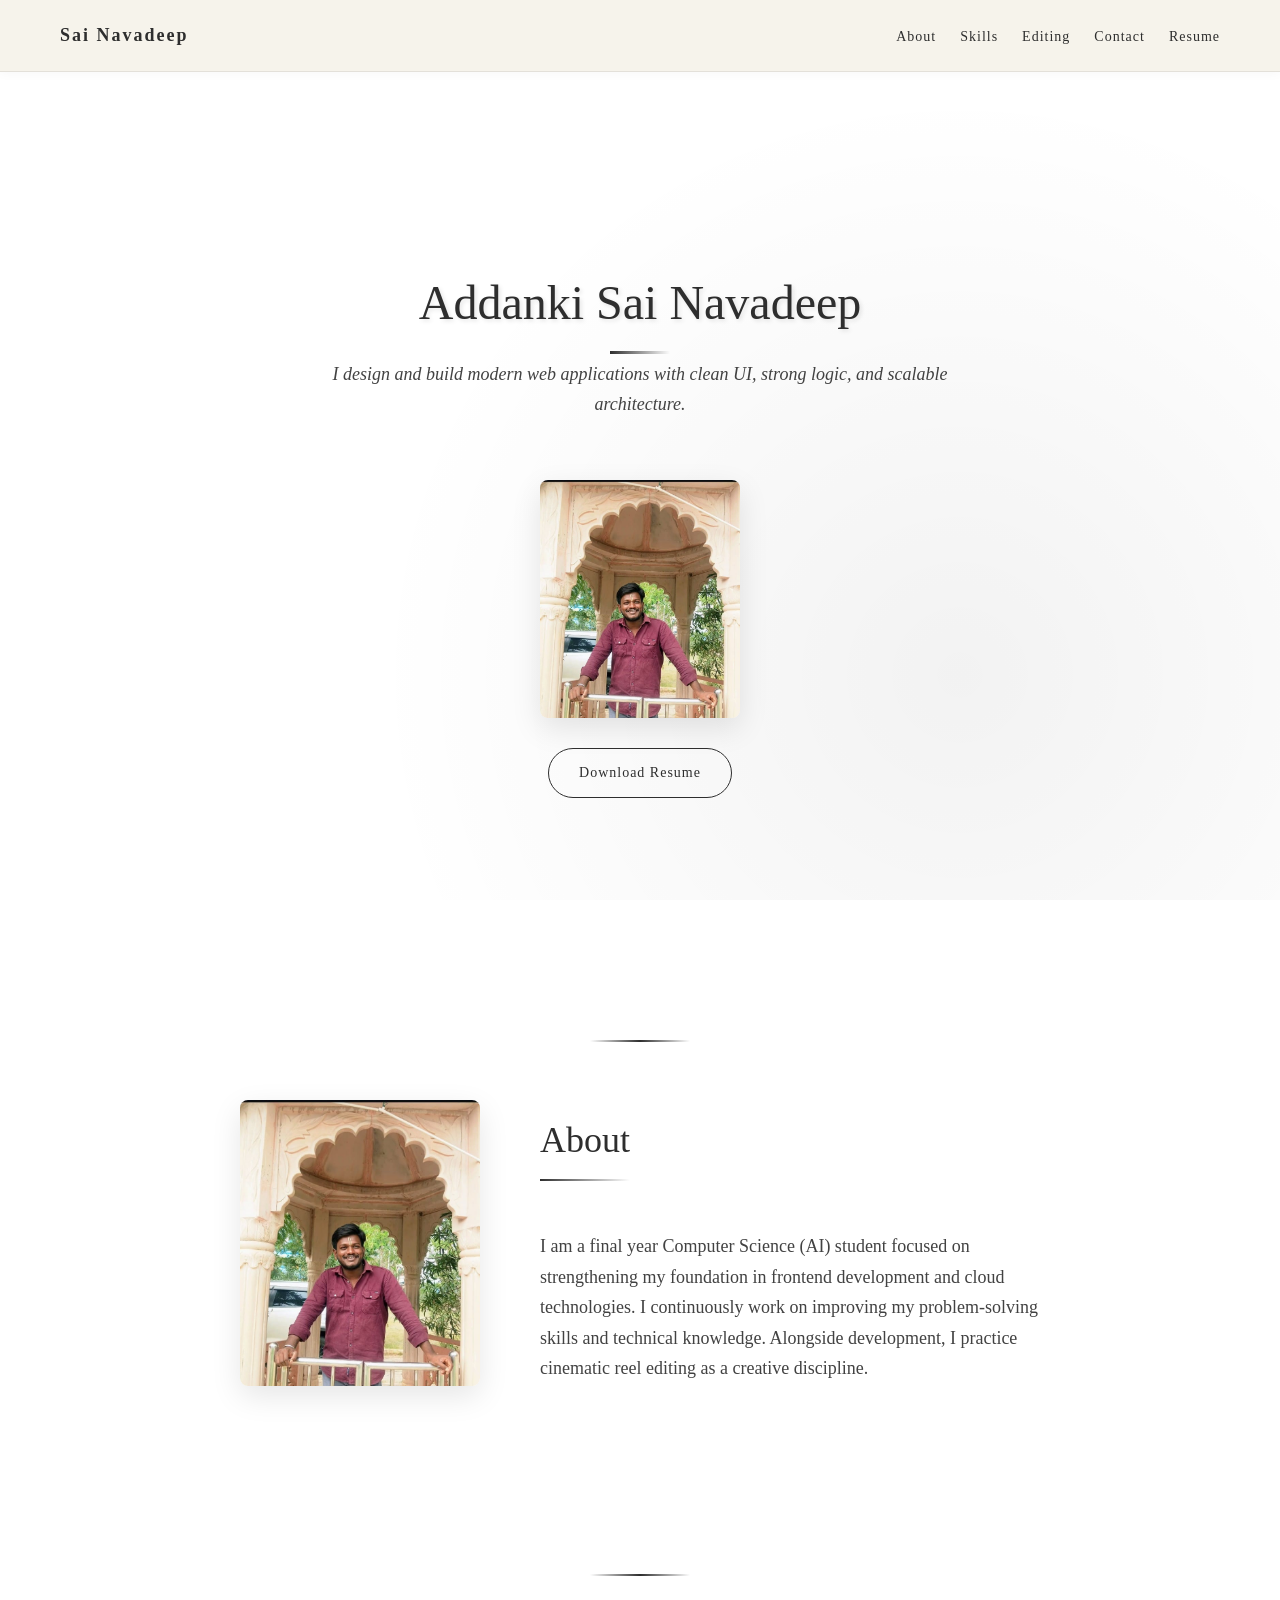
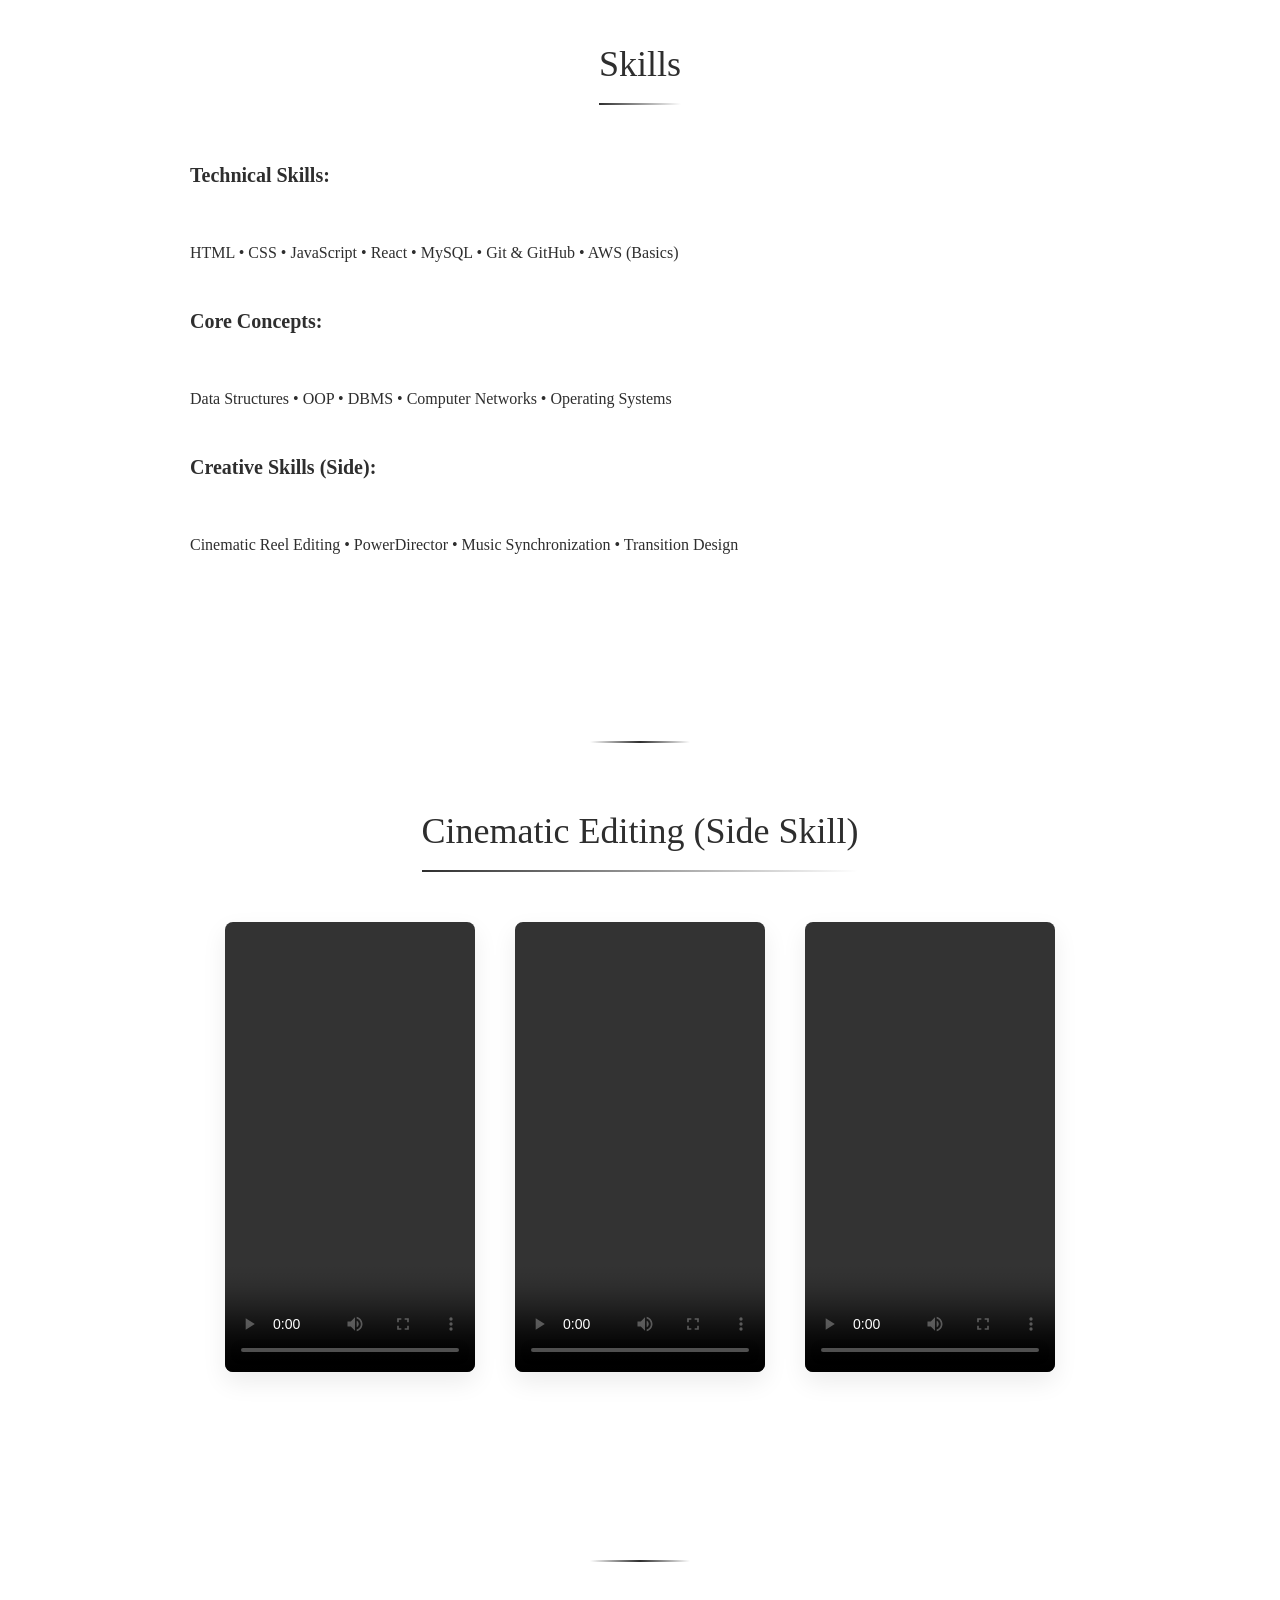
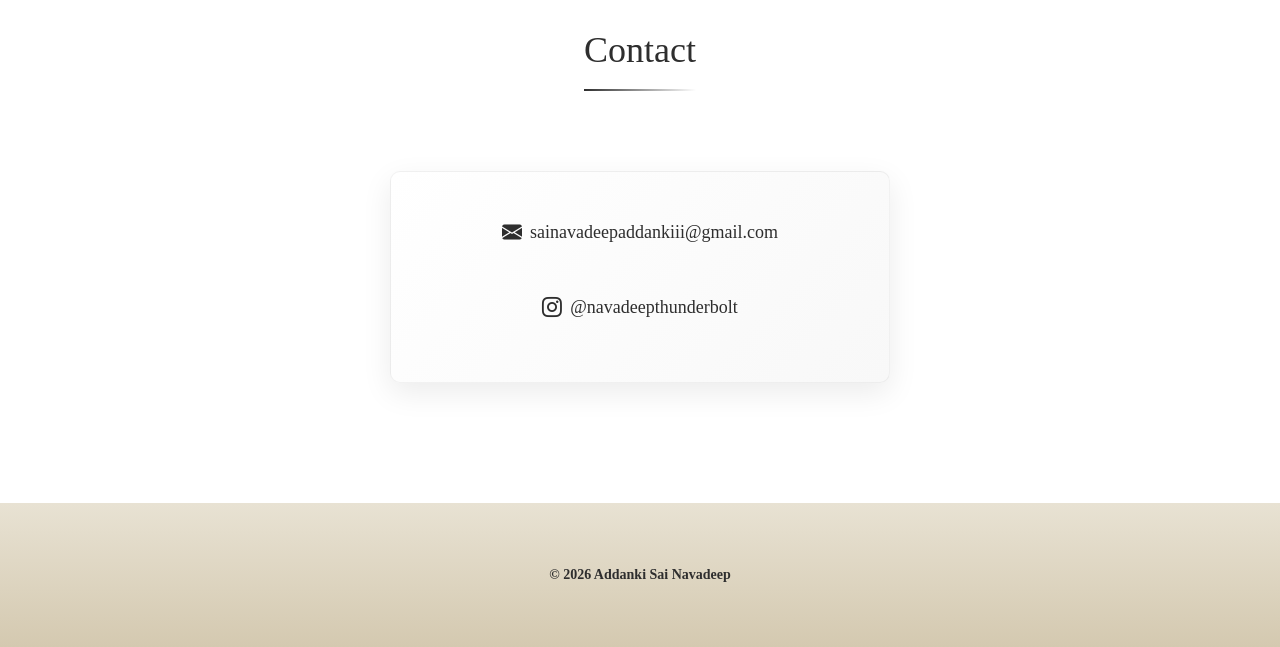
==== commit 47aa652c: "Update resume link to new file name" ====
--- a/index.html
+++ b/index.html
@@ -470,7 +470,7 @@
     <a href="#skills">Skills</a>
     <a href="#editing">Editing</a>
     <a href="#contact">Contact</a>
-    <a href="Addanki_Sai_Navadeep_Professional_Resume.pdf" download>Resume</a>
+    <a href="navadeep resume.pdf" download>Resume</a>
   </div>
 </nav>
 
@@ -482,7 +482,7 @@
     strong logic, and scalable architecture.
   </p>
   <img src="navadeep.jpg" class="profile-img">
-  <a href="Addanki_Sai_Navadeep_Professional_Resume.pdf" download class="btn">
+  <a href="navadeep resume.pdf" download class="btn">
     Download Resume
   </a>
 </section>
@@ -623,4 +623,4 @@
 </script>
 
 </body>
-</html>+</html>
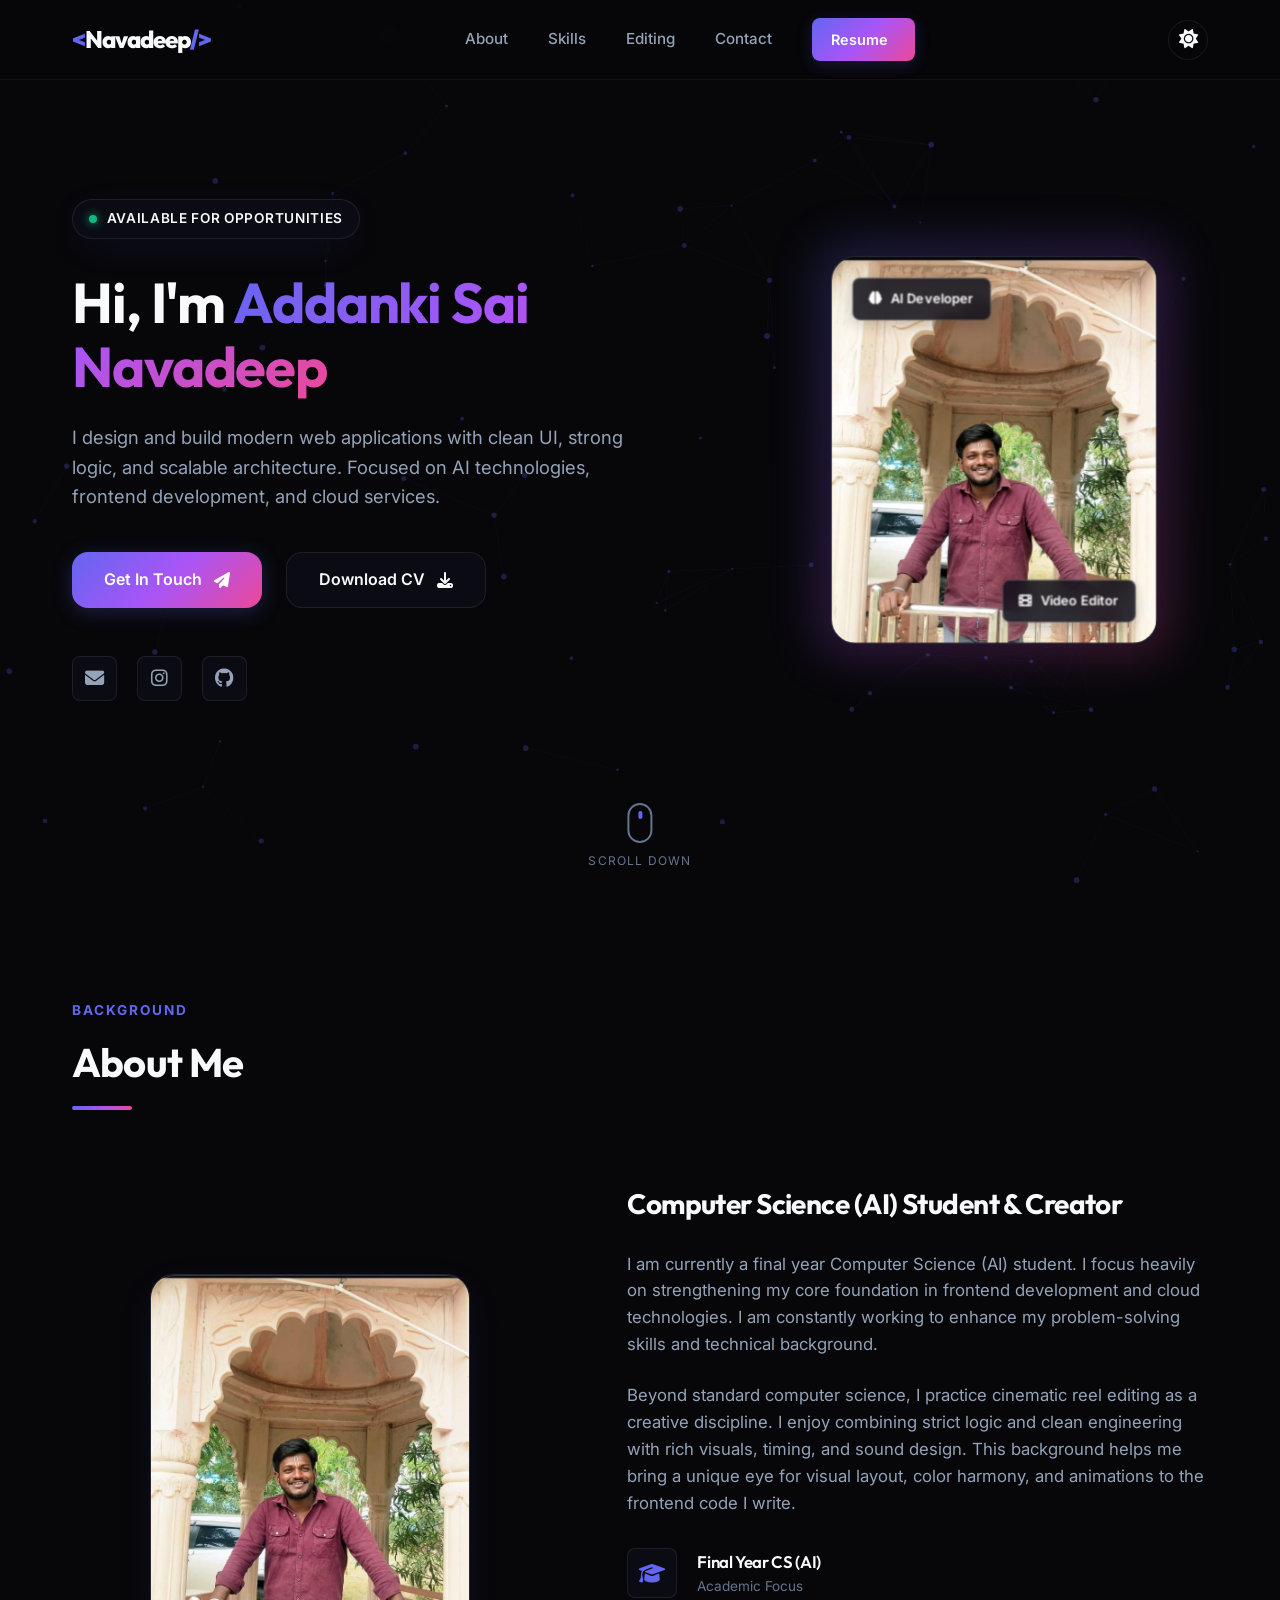
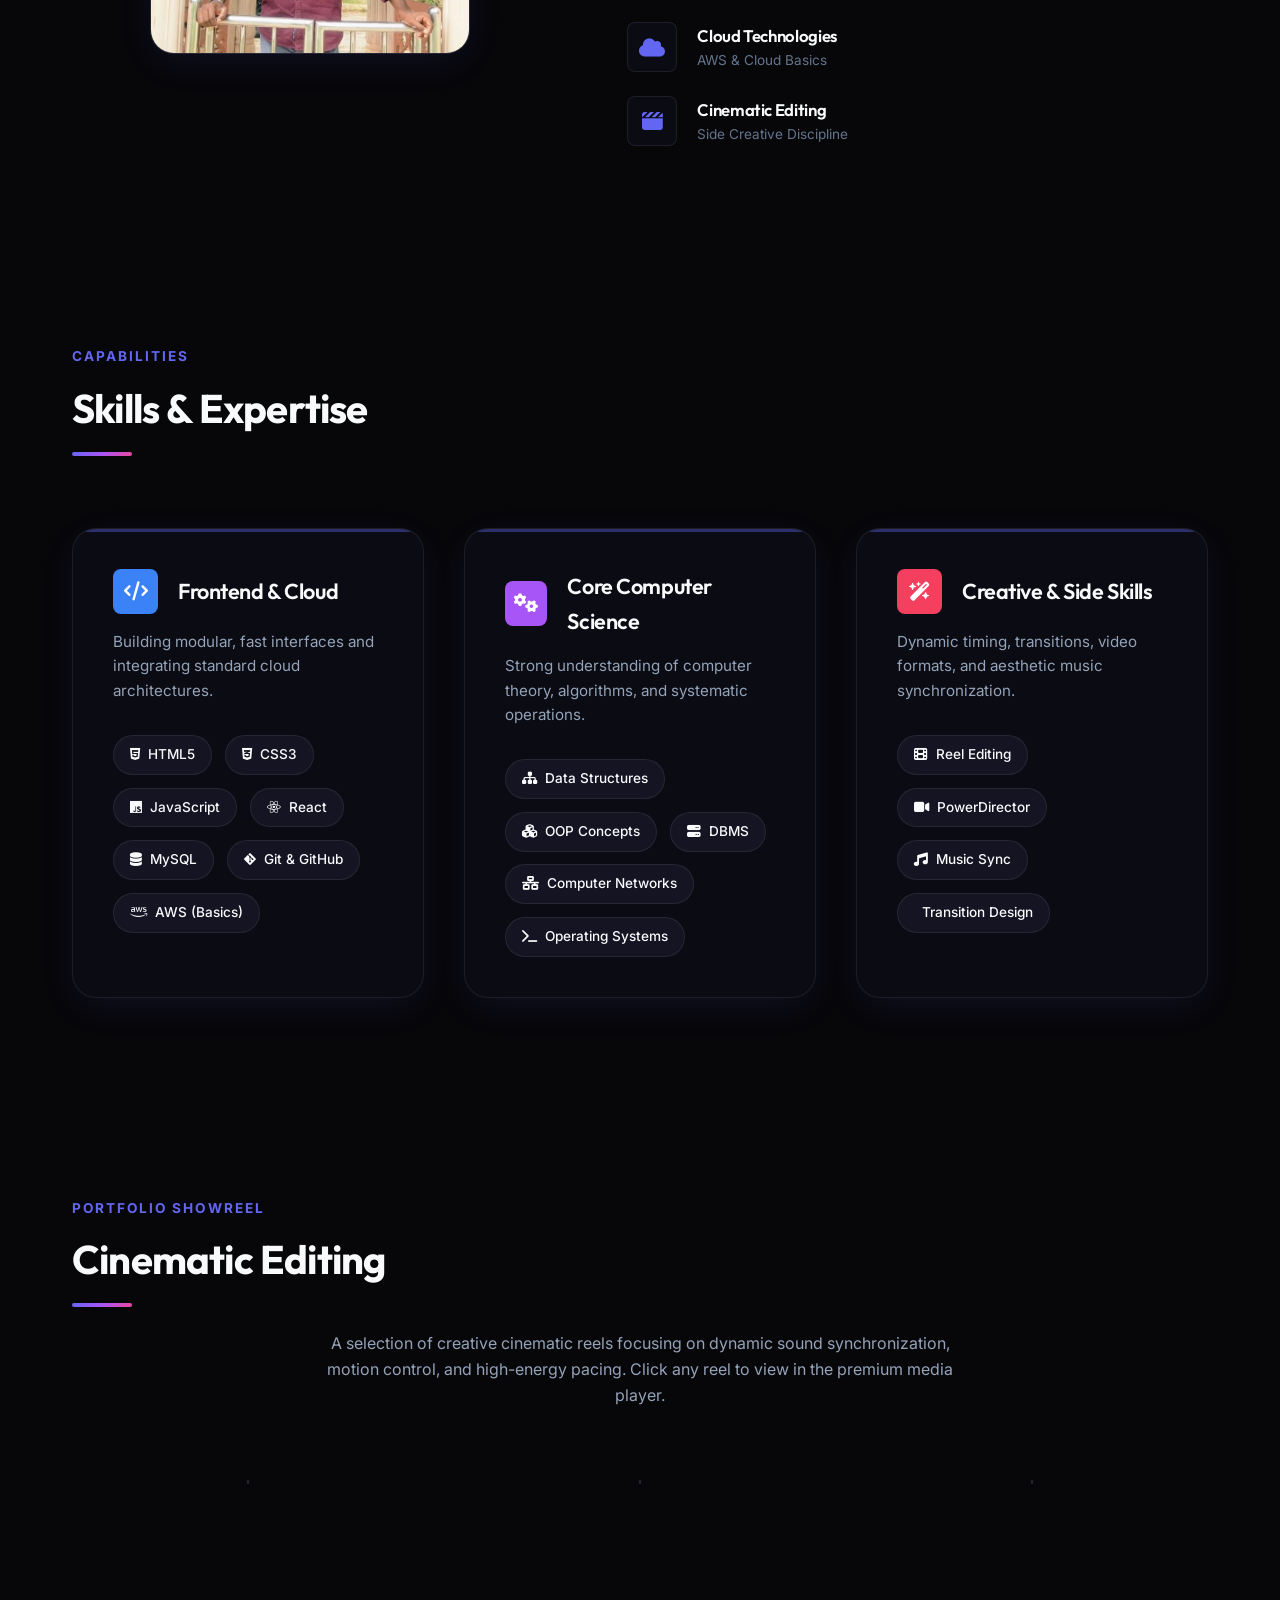
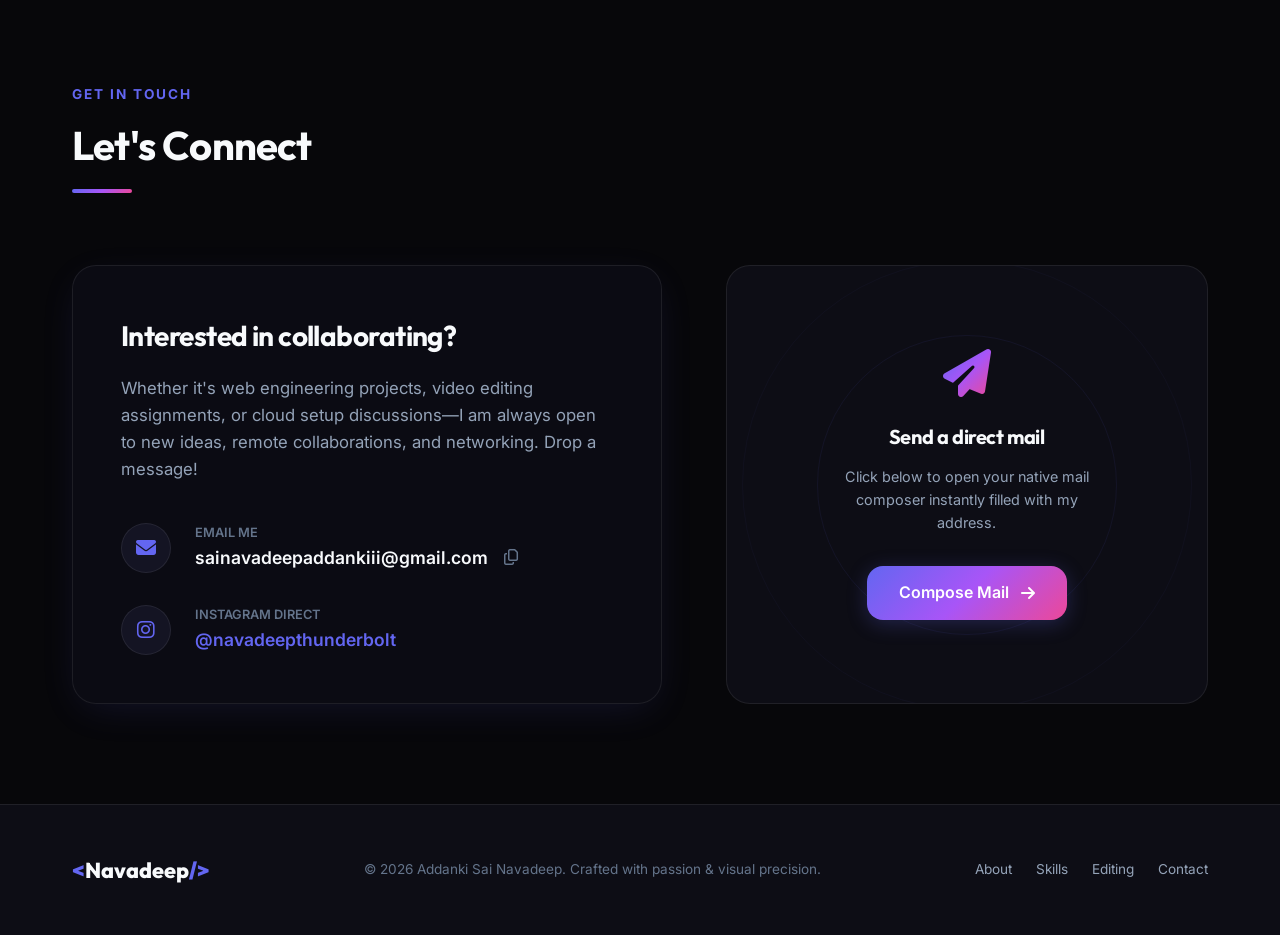
==== commit b7c69ad8: "updated portfolio" ====
--- a/index.html
+++ b/index.html
@@ -1,626 +1,475 @@
 <!DOCTYPE html>
-<html lang="en" style="scroll-behavior:smooth;">
+<html lang="en">
 <head>
-<meta charset="UTF-8">
-<meta name="viewport" content="width=device-width, initial-scale=1.0">
-<title>Addanki Sai Navadeep</title>
-
-<!-- Bootstrap Icons -->
-<link rel="stylesheet" href="https://cdn.jsdelivr.net/npm/bootstrap-icons@1.11.3/font/bootstrap-icons.css">
-
-<style>
-*{
-  margin:0;
-  padding:0;
-  box-sizing:border-box;
-  font-family:Georgia, serif;
-}
-
-body{
-  background: linear-gradient(to bottom, #f5f1e8, #eae3d2);
-  color:#2e2e2e;
-  line-height:1.7;
-}
-
-/* NAVBAR */
-nav{
-  position:fixed;
-  width:100%;
-  top:0;
-  padding:20px 60px;
-  background:rgba(245,241,232,0.85);
-  backdrop-filter:blur(8px);
-  display:flex;
-  justify-content:space-between;
-  align-items:center;
-  z-index:1000;
-  border-bottom:1px solid rgba(0,0,0,0.08);
-  box-shadow:0 2px 10px rgba(0,0,0,0.03);
-}
-
-nav a{
-  text-decoration:none;
-  color:#2e2e2e;
-  margin-left:20px;
-  font-size:14px;
-  letter-spacing:1px;
-  transition:0.3s;
-}
-
-nav a:hover{
-  opacity:0.6;
-}
-
-/* HERO */
-.hero{
-  height:100vh;
-  display:flex;
-  flex-direction:column;
-  justify-content:center;
-  align-items:center;
-  text-align:center;
-  padding:0 20px;
-  margin-top:80px; /* Prevents overlap */
-}
-
-.hero h1{
-  font-size:48px;
-  font-weight:400;
-  margin-bottom:15px;
-}
-
-.hero p{
-  max-width:650px;
-  font-size:18px;
-  opacity:0.9;
-}
-
-.profile-img{
-  width:200px;
-  margin-top:40px;
-  border-radius:8px;
-  box-shadow:0 10px 30px rgba(0,0,0,0.1);
-  transition:transform 0.4s ease;
-}
-
-.profile-img:hover{
-  transform:scale(1.05);
-}
-
-.btn{
-  display:inline-block;
-  margin-top:30px;
-  padding:12px 30px;
-  border:1px solid #2e2e2e;
-  text-decoration:none;
-  color:#2e2e2e;
-  font-size:14px;
-  letter-spacing:1px;
-  transition:0.3s ease;
-}
-
-.btn:hover{
-  background:#2e2e2e;
-  color:white;
-}
-
-/* SECTION */
-.section{
-  padding:120px 20px;
-  text-align:center;
-  animation:fadeIn 1s ease;
-}
-
-@keyframes fadeIn{
-  from{
-    opacity:0;
-    transform:translateY(20px);
-  }
-  to{
-    opacity:1;
-    transform:translateY(0);
-  }
-}
-
-.section h2{
-  font-size:36px;
-  font-weight:400;
-  margin-bottom:40px;
-}
-
-/* ABOUT */
-.about-container{
-  max-width:1000px;
-  margin:auto;
-  display:flex;
-  align-items:center;
-  justify-content:center;
-  gap:60px;
-  flex-wrap:wrap;
-}
-
-.about-image img{
-  width:240px;
-  border-radius:8px;
-  box-shadow:0 10px 30px rgba(0,0,0,0.1);
-  transition:transform 0.4s ease;
-}
-
-.about-image img:hover{
-  transform:scale(1.05);
-}
-
-.about-text{
-  max-width:500px;
-  text-align:left;
-}
-
-.about-text p{
-  font-size:18px;
-  opacity:0.9;
-}
-
-/* SKILLS */
-.skills-list{
-  max-width:900px;
-  margin:auto;
-  text-align:left;
-  line-height:2;
-}
-
-/* REELS */
-.reels-grid{
-  display:flex;
-  justify-content:center;
-  gap:40px;
-  flex-wrap:wrap;
-}
-
-.reel-card{
-  width:250px;
-}
-
-.reel-card video{
-  width:100%;
-  height:450px;
-  object-fit:cover;
-  border-radius:8px;
-  box-shadow:0 10px 25px rgba(0,0,0,0.08);
-}
-
-/* CONTACT */
-.contact-box{
-  background:white;
-  padding:30px;
-  border-radius:10px;
-  max-width:500px;
-  margin:30px auto 0;
-  box-shadow:0 10px 30px rgba(0,0,0,0.08);
-  font-size:18px;
-  line-height:2;
-}
-
-.contact-box i{
-  margin-right:8px;
-}
-
-.contact-box div{
-  margin-bottom:15px;
-}
-
-.contact-box a{
-  color:#2e2e2e;
-  text-decoration:none;
-  transition:0.3s;
-}
-
-.contact-box a:hover{
-  opacity:0.7;
-}
-
-/* FOOTER */
-footer{
-  padding:60px 20px;
-  text-align:center;
-  font-size:14px;
-  background:#e8e2d3;
-}
-
-/* Responsive */
-@media(max-width:768px){
-  nav{
-    padding:15px 20px;
-  }
-
-  .hero h1{
-    font-size:32px;
-  }
-
-  .about-container{
-    flex-direction:column;
-    text-align:center;
-  }
-
-  .about-text{
-    text-align:center;
-  }
-
-  .skills-list{
-    text-align:center;
-  }
-}
-
-/* Additional Styles for Enhanced Look */
-
-/* Add subtle texture to body */
-body {
-  background-image: radial-gradient(circle at 25% 25%, rgba(255,255,255,0.1) 0%, transparent 50%),
-                    radial-gradient(circle at 75% 75%, rgba(0,0,0,0.05) 0%, transparent 50%);
-  background-attachment: fixed;
-}
-
-/* Enhanced navbar with logo effect */
-nav div:first-child {
-  font-weight: bold;
-  font-size: 18px;
-  letter-spacing: 2px;
-}
-
-/* Hero section enhancements */
-.hero h1 {
-  text-shadow: 2px 2px 4px rgba(0,0,0,0.1);
-  position: relative;
-}
-
-.hero h1::after {
-  content: '';
-  position: absolute;
-  bottom: -10px;
-  left: 50%;
-  transform: translateX(-50%);
-  width: 60px;
-  height: 3px;
-  background: linear-gradient(to right, #2e2e2e, transparent);
-}
-
-.hero p {
-  font-style: italic;
-  margin-bottom: 20px;
-}
-
-/* Button enhancements */
-.btn {
-  position: relative;
-  overflow: hidden;
-  border-radius: 25px;
-  background: transparent;
-}
-
-.btn::before {
-  content: '';
-  position: absolute;
-  top: 0;
-  left: -100%;
-  width: 100%;
-  height: 100%;
-  background: linear-gradient(90deg, transparent, rgba(46,46,46,0.1), transparent);
-  transition: left 0.5s;
-}
-
-.btn:hover::before {
-  left: 100%;
-}
-
-/* Section enhancements */
-.section {
-  position: relative;
-}
-
-.section::before {
-  content: '';
-  position: absolute;
-  top: 0;
-  left: 50%;
-  transform: translateX(-50%);
-  width: 100px;
-  height: 2px;
-  background: linear-gradient(to right, transparent, #2e2e2e, transparent);
-  margin-top: 60px;
-}
-
-.section h2 {
-  position: relative;
-  display: inline-block;
-  margin-bottom: 60px;
-}
-
-.section h2::after {
-  content: '';
-  position: absolute;
-  bottom: -10px;
-  left: 0;
-  width: 100%;
-  height: 2px;
-  background: linear-gradient(to right, #2e2e2e, transparent);
-}
-
-/* Skills list styling */
-.skills-list strong {
-  color: #2e2e2e;
-  font-size: 20px;
-  margin-bottom: 10px;
-  display: block;
-}
-
-.skills-list br + br {
-  margin-bottom: 20px;
-}
-
-/* Reel cards hover effect */
-.reel-card {
-  transition: transform 0.3s ease, box-shadow 0.3s ease;
-}
-
-.reel-card:hover {
-  transform: translateY(-10px);
-  box-shadow: 0 20px 40px rgba(0,0,0,0.15);
-}
-
-/* Contact box enhancements */
-.contact-box {
-  background: linear-gradient(135deg, #ffffff, #f8f8f8);
-  border: 1px solid rgba(0,0,0,0.05);
-}
-
-.contact-box div {
-  display: flex;
-  align-items: center;
-  justify-content: center;
-  padding: 10px 0;
-}
-
-.contact-box i {
-  font-size: 20px;
-  color: #2e2e2e;
-}
-
-/* Footer enhancements */
-footer {
-  background: linear-gradient(to bottom, #e8e2d3, #d4c9b0);
-  color: #2e2e2e;
-  font-weight: bold;
-}
-
-/* Scroll animations */
-@keyframes slideInLeft {
-  from {
-    opacity: 0;
-    transform: translateX(-50px);
-  }
-  to {
-    opacity: 1;
-    transform: translateX(0);
-  }
-}
-
-@keyframes slideInRight {
-  from {
-    opacity: 0;
-    transform: translateX(50px);
-  }
-  to {
-    opacity: 1;
-    transform: translateX(0);
-  }
-}
-
-.about-image {
-  animation: slideInLeft 1s ease;
-}
-
-.about-text {
-  animation: slideInRight 1s ease;
-}
-
-/* Add loading animation for images */
-.profile-img, .about-image img {
-  animation: fadeIn 1s ease;
-}
-
-/* Back to top button */
-.back-to-top {
-  position: fixed;
-  bottom: 20px;
-  right: 20px;
-  width: 50px;
-  height: 50px;
-  background: #2e2e2e;
-  color: white;
-  border: none;
-  border-radius: 50%;
-  cursor: pointer;
-  opacity: 0;
-  visibility: hidden;
-  transition: all 0.3s ease;
-  z-index: 1000;
-  display: flex;
-  align-items: center;
-  justify-content: center;
-  font-size: 20px;
-}
-
-.back-to-top.show {
-  opacity: 1;
-  visibility: visible;
-}
-
-.back-to-top:hover {
-  background: #1a1a1a;
-  transform: scale(1.1);
-}
-</style>
+    <meta charset="UTF-8">
+    <meta name="viewport" content="width=device-width, initial-scale=1.0">
+    <title>Addanki Sai Navadeep | Portfolio</title>
+    <meta name="description" content="Portfolio of Addanki Sai Navadeep - Computer Science (AI) student, Frontend Developer, and Cinematic Reel Editor. Creating modern web applications with clean logic and scalable architecture.">
+    <!-- Google Fonts -->
+    <link rel="preconnect" href="https://fonts.googleapis.com">
+    <link rel="preconnect" href="https://fonts.gstatic.com" crossorigin>
+    <link href="https://fonts.googleapis.com/css2?family=Inter:wght@300;400;500;600;700&family=Outfit:wght@400;500;600;700;800&family=Plus+Jakarta+Sans:wght@400;500;600;700&display=swap" rel="stylesheet">
+    <!-- FontAwesome for Icons -->
+    <link rel="stylesheet" href="https://cdnjs.cloudflare.com/ajax/libs/font-awesome/6.4.0/css/all.min.css">
+    <link rel="stylesheet" href="style.css">
 </head>
-
-<body>
-
-<nav>
-  <div>Sai Navadeep</div>
-  <div>
-    <a href="#about">About</a>
-    <a href="#skills">Skills</a>
-    <a href="#editing">Editing</a>
-    <a href="#contact">Contact</a>
-    <a href="navadeep resume.pdf" download>Resume</a>
-  </div>
-</nav>
-
-<!-- HERO -->
-<section class="hero">
-  <h1>Addanki Sai Navadeep</h1>
-  <p>
-    I design and build modern web applications with clean UI,
-    strong logic, and scalable architecture.
-  </p>
-  <img src="navadeep.jpg" class="profile-img">
-  <a href="navadeep resume.pdf" download class="btn">
-    Download Resume
-  </a>
-</section>
-
-<!-- ABOUT -->
-<section class="section" id="about">
-  <div class="about-container">
-    <div class="about-image">
-      <img src="navadeep.jpg" alt="Sai Navadeep">
+<body class="dark-theme">
+    <!-- Interactive Canvas Background -->
+    <canvas id="particle-canvas"></canvas>
+
+    <!-- Header / Navigation -->
+    <header class="navbar">
+        <div class="nav-container">
+            <a href="#" class="nav-logo">
+                <span class="logo-accent">&lt;</span>Navadeep<span class="logo-accent">/&gt;</span>
+            </a>
+            
+            <nav class="nav-links">
+                <a href="#about" class="nav-item">About</a>
+                <a href="#skills" class="nav-item">Skills</a>
+                <a href="#editing" class="nav-item">Editing</a>
+                <a href="#contact" class="nav-item">Contact</a>
+                <a href="assets/navadeep_resume.pdf" download class="nav-btn-resume">
+                    <span>Resume</span>
+                    <i class="fa-solid fa-arrow-down-to-line"></i>
+                </a>
+            </nav>
+
+            <div class="nav-controls">
+                <button id="theme-toggle" class="theme-btn" aria-label="Toggle Theme">
+                    <i class="fa-solid fa-moon moon-icon"></i>
+                    <i class="fa-solid fa-sun sun-icon"></i>
+                </button>
+                <button class="mobile-menu-btn" aria-label="Open Menu">
+                    <span class="bar"></span>
+                    <span class="bar"></span>
+                    <span class="bar"></span>
+                </button>
+            </div>
+        </div>
+    </header>
+
+    <!-- Mobile Navigation Drawer -->
+    <div class="mobile-drawer">
+        <nav class="mobile-nav-links">
+            <a href="#about" class="mobile-nav-item">About</a>
+            <a href="#skills" class="mobile-nav-item">Skills</a>
+            <a href="#editing" class="mobile-nav-item">Editing</a>
+            <a href="#contact" class="mobile-nav-item">Contact</a>
+            <a href="assets/navadeep_resume.pdf" download class="mobile-nav-btn">Download Resume</a>
+        </nav>
     </div>
 
-    <div class="about-text">
-      <h2>About</h2>
-      <p>
-        I am a final year Computer Science (AI) student focused on strengthening
-        my foundation in frontend development and cloud technologies.
-        I continuously work on improving my problem-solving skills and technical knowledge.
-        Alongside development, I practice cinematic reel editing as a creative discipline.
-      </p>
+    <!-- Main Content -->
+    <main>
+        <!-- Hero Section -->
+        <section id="hero" class="hero-section">
+            <div class="section-container hero-grid">
+                <div class="hero-content animate-reveal" data-delay="100">
+                    <div class="badge">
+                        <span class="badge-dot"></span>
+                        <span class="badge-text">Available for Opportunities</span>
+                    </div>
+                    <h1 class="hero-title">
+                        Hi, I'm <span class="text-gradient">Addanki Sai Navadeep</span>
+                    </h1>
+                    <p class="hero-subtitle">
+                        I design and build modern web applications with clean UI, strong logic, and scalable architecture. Focused on AI technologies, frontend development, and cloud services.
+                    </p>
+                    <div class="hero-cta">
+                        <a href="#contact" class="btn-primary">
+                            <span>Get In Touch</span>
+                            <i class="fa-solid fa-paper-plane"></i>
+                        </a>
+                        <a href="assets/navadeep_resume.pdf" download class="btn-secondary">
+                            <span>Download CV</span>
+                            <i class="fa-solid fa-download"></i>
+                        </a>
+                    </div>
+                    <div class="hero-socials">
+                        <a href="mailto:sainavadeepaddankiii@gmail.com" class="social-link-icon" title="Email">
+                            <i class="fa-solid fa-envelope"></i>
+                        </a>
+                        <a href="https://www.instagram.com/navadeepthunderbolt" target="_blank" rel="noopener" class="social-link-icon" title="Instagram">
+                            <i class="fa-brands fa-instagram"></i>
+                        </a>
+                        <a href="https://github.com" target="_blank" rel="noopener" class="social-link-icon" title="GitHub">
+                            <i class="fa-brands fa-github"></i>
+                        </a>
+                    </div>
+                </div>
+
+                <div class="hero-visual animate-reveal" data-delay="300">
+                    <div class="image-perspective-container">
+                        <div class="image-card-wrapper" id="profile-card">
+                            <div class="card-glow"></div>
+                            <div class="image-inner-card">
+                                <img src="assets/navadeep.jpg" alt="Addanki Sai Navadeep" class="profile-img">
+                                <div class="profile-badge badge-ai">
+                                    <i class="fa-solid fa-brain"></i>
+                                    <span>AI Developer</span>
+                                </div>
+                                <div class="profile-badge badge-edit">
+                                    <i class="fa-solid fa-film"></i>
+                                    <span>Video Editor</span>
+                                </div>
+                            </div>
+                        </div>
+                    </div>
+                </div>
+            </div>
+            <div class="scroll-down-indicator">
+                <span class="mouse-icon">
+                    <span class="wheel"></span>
+                </span>
+                <span class="scroll-text">Scroll Down</span>
+            </div>
+        </section>
+
+        <!-- About Section -->
+        <section id="about" class="about-section scroll-reveal">
+            <div class="section-container">
+                <div class="section-header">
+                    <span class="section-tagline">Background</span>
+                    <h2 class="section-title">About Me</h2>
+                    <div class="section-divider"></div>
+                </div>
+
+                <div class="about-grid">
+                    <div class="about-image-column">
+                        <div class="about-img-frame">
+                            <img src="assets/navadeep.jpg" alt="Sai Navadeep Portrait" class="about-img">
+                        </div>
+                    </div>
+
+                    <div class="about-text-column">
+                        <h3 class="about-subtitle">Computer Science (AI) Student & Creator</h3>
+                        <p class="about-p">
+                            I am currently a final year Computer Science (AI) student. I focus heavily on strengthening my core foundation in frontend development and cloud technologies. I am constantly working to enhance my problem-solving skills and technical background.
+                        </p>
+                        <p class="about-p">
+                            Beyond standard computer science, I practice cinematic reel editing as a creative discipline. I enjoy combining strict logic and clean engineering with rich visuals, timing, and sound design. This background helps me bring a unique eye for visual layout, color harmony, and animations to the frontend code I write.
+                        </p>
+
+                        <div class="about-highlights">
+                            <div class="highlight-item">
+                                <div class="highlight-icon">
+                                    <i class="fa-solid fa-graduation-cap"></i>
+                                </div>
+                                <div class="highlight-info">
+                                    <h4>Final Year CS (AI)</h4>
+                                    <p>Academic Focus</p>
+                                </div>
+                            </div>
+                            <div class="highlight-item">
+                                <div class="highlight-icon">
+                                    <i class="fa-solid fa-cloud"></i>
+                                </div>
+                                <div class="highlight-info">
+                                    <h4>Cloud Technologies</h4>
+                                    <p>AWS & Cloud Basics</p>
+                                </div>
+                            </div>
+                            <div class="highlight-item">
+                                <div class="highlight-icon">
+                                    <i class="fa-solid fa-clapperboard"></i>
+                                </div>
+                                <div class="highlight-info">
+                                    <h4>Cinematic Editing</h4>
+                                    <p>Side Creative Discipline</p>
+                                </div>
+                            </div>
+                        </div>
+                    </div>
+                </div>
+            </div>
+        </section>
+
+        <!-- Skills Section -->
+        <section id="skills" class="skills-section scroll-reveal">
+            <div class="section-container">
+                <div class="section-header">
+                    <span class="section-tagline">Capabilities</span>
+                    <h2 class="section-title">Skills & Expertise</h2>
+                    <div class="section-divider"></div>
+                </div>
+
+                <div class="skills-grid">
+                    <!-- Category 1: Frontend Development -->
+                    <div class="skills-category-card" data-glow-color="#3b82f6">
+                        <div class="category-header">
+                            <div class="category-icon dev-icon">
+                                <i class="fa-solid fa-code"></i>
+                            </div>
+                            <h3>Frontend & Cloud</h3>
+                        </div>
+                        <p class="category-desc">Building modular, fast interfaces and integrating standard cloud architectures.</p>
+                        <div class="skills-badges">
+                            <span class="skill-badge" style="--badge-accent: #e34c26;"><i class="fa-brands fa-html5"></i> HTML5</span>
+                            <span class="skill-badge" style="--badge-accent: #264de4;"><i class="fa-brands fa-css3-alt"></i> CSS3</span>
+                            <span class="skill-badge" style="--badge-accent: #f0db4f;"><i class="fa-brands fa-js"></i> JavaScript</span>
+                            <span class="skill-badge" style="--badge-accent: #61dbfb;"><i class="fa-brands fa-react"></i> React</span>
+                            <span class="skill-badge" style="--badge-accent: #00758f;"><i class="fa-solid fa-database"></i> MySQL</span>
+                            <span class="skill-badge" style="--badge-accent: #f05032;"><i class="fa-brands fa-git-alt"></i> Git & GitHub</span>
+                            <span class="skill-badge" style="--badge-accent: #ff9900;"><i class="fa-brands fa-aws"></i> AWS (Basics)</span>
+                        </div>
+                    </div>
+
+                    <!-- Category 2: Core CS Concepts -->
+                    <div class="skills-category-card" data-glow-color="#a855f7">
+                        <div class="category-header">
+                            <div class="category-icon cs-icon">
+                                <i class="fa-solid fa-gears"></i>
+                            </div>
+                            <h3>Core Computer Science</h3>
+                        </div>
+                        <p class="category-desc">Strong understanding of computer theory, algorithms, and systematic operations.</p>
+                        <div class="skills-badges">
+                            <span class="skill-badge" style="--badge-accent: #10b981;"><i class="fa-solid fa-sitemap"></i> Data Structures</span>
+                            <span class="skill-badge" style="--badge-accent: #3b82f6;"><i class="fa-solid fa-cubes"></i> OOP Concepts</span>
+                            <span class="skill-badge" style="--badge-accent: #ec4899;"><i class="fa-solid fa-server"></i> DBMS</span>
+                            <span class="skill-badge" style="--badge-accent: #f43f5e;"><i class="fa-solid fa-network-wired"></i> Computer Networks</span>
+                            <span class="skill-badge" style="--badge-accent: #8b5cf6;"><i class="fa-solid fa-terminal"></i> Operating Systems</span>
+                        </div>
+                    </div>
+
+                    <!-- Category 3: Creative Video Editing -->
+                    <div class="skills-category-card" data-glow-color="#f43f5e">
+                        <div class="category-header">
+                            <div class="category-icon creative-icon">
+                                <i class="fa-solid fa-wand-magic-sparkles"></i>
+                            </div>
+                            <h3>Creative & Side Skills</h3>
+                        </div>
+                        <p class="category-desc">Dynamic timing, transitions, video formats, and aesthetic music synchronization.</p>
+                        <div class="skills-badges">
+                            <span class="skill-badge" style="--badge-accent: #ec4899;"><i class="fa-solid fa-film"></i> Reel Editing</span>
+                            <span class="skill-badge" style="--badge-accent: #3b82f6;"><i class="fa-solid fa-video"></i> PowerDirector</span>
+                            <span class="skill-badge" style="--badge-accent: #eab308;"><i class="fa-solid fa-music"></i> Music Sync</span>
+                            <span class="skill-badge" style="--badge-accent: #10b981;"><i class="fa-solid fa-sparkles"></i> Transition Design</span>
+                        </div>
+                    </div>
+                </div>
+            </div>
+        </section>
+
+        <!-- Cinematic Editing Section -->
+        <section id="editing" class="editing-section scroll-reveal">
+            <div class="section-container">
+                <div class="section-header">
+                    <span class="section-tagline">Portfolio Showreel</span>
+                    <h2 class="section-title">Cinematic Editing</h2>
+                    <div class="section-divider"></div>
+                </div>
+                
+                <p class="section-subtitle-center">
+                    A selection of creative cinematic reels focusing on dynamic sound synchronization, motion control, and high-energy pacing. Click any reel to view in the premium media player.
+                </p>
+
+                <div class="reels-grid">
+                    <!-- Reel 1 Card -->
+                    <div class="reel-card" data-video-src="assets/reel1.mp4">
+                        <div class="reel-thumbnail-wrapper">
+                            <div class="reel-gradient-bg spec-gradient-1"></div>
+                            <div class="play-overlay">
+                                <div class="play-icon-circle">
+                                    <i class="fa-solid fa-play"></i>
+                                </div>
+                            </div>
+                            <div class="reel-meta">
+                                <span class="reel-duration">Reel 01</span>
+                                <h3 class="reel-name">Cinematic Sound Synchronization</h3>
+                                <p class="reel-desc">Tuned beats matched with smooth cinematic camera movements.</p>
+                            </div>
+                        </div>
+                    </div>
+
+                    <!-- Reel 2 Card -->
+                    <div class="reel-card" data-video-src="assets/reel2.mp4">
+                        <div class="reel-thumbnail-wrapper">
+                            <div class="reel-gradient-bg spec-gradient-2"></div>
+                            <div class="play-overlay">
+                                <div class="play-icon-circle">
+                                    <i class="fa-solid fa-play"></i>
+                                </div>
+                            </div>
+                            <div class="reel-meta">
+                                <span class="reel-duration">Reel 02</span>
+                                <h3 class="reel-name">Dynamic Action Transitions</h3>
+                                <p class="reel-desc">High-speed cut combinations with directional blurring.</p>
+                            </div>
+                        </div>
+                    </div>
+
+                    <!-- Reel 3 Card -->
+                    <div class="reel-card" data-video-src="assets/reel3.mp4">
+                        <div class="reel-thumbnail-wrapper">
+                            <div class="reel-gradient-bg spec-gradient-3"></div>
+                            <div class="play-overlay">
+                                <div class="play-icon-circle">
+                                    <i class="fa-solid fa-play"></i>
+                                </div>
+                            </div>
+                            <div class="reel-meta">
+                                <span class="reel-duration">Reel 03</span>
+                                <h3 class="reel-name">Color Grading & Aesthetics</h3>
+                                <p class="reel-desc">Vibrant teal and orange color harmony presets and grading work.</p>
+                            </div>
+                        </div>
+                    </div>
+                </div>
+            </div>
+        </section>
+
+        <!-- Contact Section -->
+        <section id="contact" class="contact-section scroll-reveal">
+            <div class="section-container">
+                <div class="section-header">
+                    <span class="section-tagline">Get in Touch</span>
+                    <h2 class="section-title">Let's Connect</h2>
+                    <div class="section-divider"></div>
+                </div>
+
+                <div class="contact-grid">
+                    <!-- Info Card -->
+                    <div class="contact-info-card">
+                        <h3>Interested in collaborating?</h3>
+                        <p class="contact-pitch">
+                            Whether it's web engineering projects, video editing assignments, or cloud setup discussions—I am always open to new ideas, remote collaborations, and networking. Drop a message!
+                        </p>
+                        
+                        <div class="contact-methods">
+                            <!-- Email -->
+                            <div class="contact-item">
+                                <div class="contact-item-icon">
+                                    <i class="fa-solid fa-envelope"></i>
+                                </div>
+                                <div class="contact-item-details">
+                                    <span class="contact-label">Email Me</span>
+                                    <div class="email-copy-wrapper">
+                                        <a href="mailto:sainavadeepaddankiii@gmail.com" class="contact-value" id="email-text">sainavadeepaddankiii@gmail.com</a>
+                                        <button id="copy-email-btn" class="copy-btn" title="Copy Email Address">
+                                            <i class="fa-regular fa-copy"></i>
+                                        </button>
+                                        <span id="copy-tooltip" class="copy-tooltip">Copied!</span>
+                                    </div>
+                                </div>
+                            </div>
+
+                            <!-- Instagram -->
+                            <div class="contact-item">
+                                <div class="contact-item-icon">
+                                    <i class="fa-brands fa-instagram"></i>
+                                </div>
+                                <div class="contact-item-details">
+                                    <span class="contact-label">Instagram Direct</span>
+                                    <a href="https://www.instagram.com/navadeepthunderbolt" target="_blank" rel="noopener" class="contact-value highlight-value">@navadeepthunderbolt</a>
+                                </div>
+                            </div>
+                        </div>
+                    </div>
+
+                    <!-- Direct Contact Card -->
+                    <div class="contact-visual-card">
+                        <div class="contact-decoration-ring ring-1"></div>
+                        <div class="contact-decoration-ring ring-2"></div>
+                        <div class="contact-inner-card">
+                            <i class="fa-solid fa-paper-plane contact-paper-plane"></i>
+                            <h4>Send a direct mail</h4>
+                            <p>Click below to open your native mail composer instantly filled with my address.</p>
+                            <a href="mailto:sainavadeepaddankiii@gmail.com" class="btn-primary">
+                                <span>Compose Mail</span>
+                                <i class="fa-solid fa-arrow-right"></i>
+                            </a>
+                        </div>
+                    </div>
+                </div>
+            </div>
+        </section>
+    </main>
+
+    <!-- Footer -->
+    <footer>
+        <div class="footer-container">
+            <div class="footer-brand">
+                <span class="logo-accent">&lt;</span>Navadeep<span class="logo-accent">/&gt;</span>
+            </div>
+            <p class="footer-copy">&copy; 2026 Addanki Sai Navadeep. Crafted with passion & visual precision.</p>
+            <div class="footer-links">
+                <a href="#about">About</a>
+                <a href="#skills">Skills</a>
+                <a href="#editing">Editing</a>
+                <a href="#contact">Contact</a>
+            </div>
+        </div>
+    </footer>
+
+    <!-- Back to Top Button -->
+    <button id="backToTop" class="back-to-top-btn" aria-label="Scroll to top" title="Scroll to top">
+        <i class="fa-solid fa-arrow-up"></i>
+    </button>
+
+    <!-- Custom Lightbox Video Player Modal -->
+    <div id="video-modal" class="modal-overlay">
+        <div class="modal-backdrop"></div>
+        <div class="modal-wrapper">
+            <button class="modal-close-btn" aria-label="Close Video">
+                <i class="fa-solid fa-xmark"></i>
+            </button>
+            <div class="custom-player-container">
+                <video id="modal-video" src="" preload="metadata"></video>
+                
+                <!-- Custom Controls -->
+                <div class="player-controls">
+                    <!-- Progress Bar -->
+                    <div class="progress-bar-wrapper">
+                        <div class="progress-timeline" id="progress-timeline">
+                            <div class="progress-filled" id="progress-filled"></div>
+                            <div class="progress-hover-bar" id="progress-hover-bar"></div>
+                            <div class="progress-handle" id="progress-handle"></div>
+                        </div>
+                    </div>
+                    
+                    <!-- Bottom Controls Layout -->
+                    <div class="controls-main">
+                        <div class="controls-left">
+                            <button class="play-pause-btn" id="play-pause-btn" title="Play">
+                                <i class="fa-solid fa-play play-icon"></i>
+                                <i class="fa-solid fa-pause pause-icon"></i>
+                            </button>
+                            <div class="time-display">
+                                <span id="current-time">0:00</span>
+                                <span class="time-separator">/</span>
+                                <span id="total-duration">0:00</span>
+                            </div>
+                        </div>
+                        
+                        <div class="controls-right">
+                            <div class="volume-container">
+                                <button class="volume-btn" id="volume-btn" title="Mute">
+                                    <i class="fa-solid fa-volume-high volume-high-icon"></i>
+                                    <i class="fa-solid fa-volume-low volume-low-icon"></i>
+                                    <i class="fa-solid fa-volume-xmark volume-mute-icon"></i>
+                                </button>
+                                <input type="range" class="volume-slider" id="volume-slider" min="0" max="1" step="0.05" value="1" title="Volume Slider">
+                            </div>
+                            
+                            <button class="fullscreen-btn" id="fullscreen-btn" title="Toggle Fullscreen">
+                                <i class="fa-solid fa-expand"></i>
+                            </button>
+                        </div>
+                    </div>
+                </div>
+
+                <!-- Central Play Button (Only visible when paused) -->
+                <div class="central-play-trigger" id="central-play-trigger">
+                    <i class="fa-solid fa-play"></i>
+                </div>
+            </div>
+        </div>
     </div>
-  </div>
-</section>
-
-<!-- SKILLS -->
-<section class="section" id="skills">
-  <h2>Skills</h2>
-  <div class="skills-list">
-    <strong>Technical Skills:</strong><br>
-    HTML • CSS • JavaScript • React • MySQL • Git & GitHub • AWS (Basics)<br><br>
-
-    <strong>Core Concepts:</strong><br>
-    Data Structures • OOP • DBMS • Computer Networks • Operating Systems<br><br>
-
-    <strong>Creative Skills (Side):</strong><br>
-    Cinematic Reel Editing • PowerDirector • Music Synchronization • Transition Design
-  </div>
-</section>
-
-<!-- EDITING -->
-<section class="section" id="editing">
-  <h2>Cinematic Editing (Side Skill)</h2>
-  <div class="reels-grid">
-    <div class="reel-card">
-      <video controls src="reel1.mp4"></video>
-    </div>
-    <div class="reel-card">
-      <video controls src="reel2.mp4"></video>
-    </div>
-    <div class="reel-card">
-      <video controls src="reel3.mp4"></video>
-    </div>
-  </div>
-</section>
-
-<!-- CONTACT -->
-<section class="section" id="contact">
-  <h2>Contact</h2>
-  <div class="contact-box">
-    <div>
-      <i class="bi bi-envelope-fill"></i>
-      <a href="mailto:sainavadeepaddankiii@gmail.com">
-        sainavadeepaddankiii@gmail.com
-      </a>
-    </div>
-
-    <div>
-      <i class="bi bi-instagram"></i>
-      <a href="https://www.instagram.com/navadeepthunderbolt" 
-         target="_blank" 
-         rel="noopener noreferrer">
-        @navadeepthunderbolt
-      </a>
-    </div>
-  </div>
-</section>
-
-<footer>
-  © 2026 Addanki Sai Navadeep
-</footer>
-
-<!-- Back to Top Button -->
-<button class="back-to-top" id="backToTop">
-  <i class="bi bi-arrow-up"></i>
-</button>
-
-<script>
-// Back to Top Button
-const backToTopBtn = document.getElementById('backToTop');
-
-window.addEventListener('scroll', () => {
-  if (window.pageYOffset > 300) {
-    backToTopBtn.classList.add('show');
-  } else {
-    backToTopBtn.classList.remove('show');
-  }
-});
-
-backToTopBtn.addEventListener('click', () => {
-  window.scrollTo({
-    top: 0,
-    behavior: 'smooth'
-  });
-});
-
-// Smooth scroll for navigation links
-document.querySelectorAll('nav a[href^="#"]').forEach(anchor => {
-  anchor.addEventListener('click', function (e) {
-    e.preventDefault();
-    const target = document.querySelector(this.getAttribute('href'));
-    if (target) {
-      target.scrollIntoView({
-        behavior: 'smooth',
-        block: 'start'
-      });
-    }
-  });
-});
-
-// Intersection Observer for scroll animations
-const observerOptions = {
-  threshold: 0.1,
-  rootMargin: '0px 0px -50px 0px'
-};
-
-const observer = new IntersectionObserver((entries) => {
-  entries.forEach(entry => {
-    if (entry.isIntersecting) {
-      entry.target.style.animationPlayState = 'running';
-    }
-  });
-}, observerOptions);
-
-// Observe sections for animations
-document.querySelectorAll('.section').forEach(section => {
-  section.style.animationPlayState = 'paused';
-  observer.observe(section);
-});
-</script>
-
+
+    <!-- Scripts -->
+    <script src="script.js"></script>
 </body>
 </html>
--- a/style.css
+++ b/style.css
@@ -0,0 +1,1748 @@
+/* -------------------------------------------------------------
+   DESIGN SYSTEM - VARIABLES & THEME TOKENS
+   ------------------------------------------------------------- */
+:root {
+    /* Fonts */
+    --font-heading: 'Outfit', 'Plus Jakarta Sans', sans-serif;
+    --font-body: 'Inter', sans-serif;
+
+    /* Common System Tokens */
+    --transition-slow: all 0.6s cubic-bezier(0.16, 1, 0.3, 1);
+    --transition-medium: all 0.4s cubic-bezier(0.25, 0.8, 0.25, 1);
+    --transition-fast: all 0.2s ease;
+    --border-radius-sm: 8px;
+    --border-radius-md: 16px;
+    --border-radius-lg: 24px;
+    --border-radius-xl: 32px;
+}
+
+/* Dark Theme Variables (Default) */
+.dark-theme {
+    --bg-primary: #07070a;
+    --bg-secondary: #0d0d15;
+    --bg-tertiary: #141423;
+    
+    --text-primary: #f8fafc;
+    --text-secondary: #94a3b8;
+    --text-muted: #64748b;
+    
+    --accent-color: #6366f1; /* Indigo */
+    --accent-gradient: linear-gradient(135deg, #6366f1 0%, #a855f7 50%, #ec4899 100%);
+    --accent-gradient-hover: linear-gradient(135deg, #4f46e5 0%, #9333ea 50%, #db2777 100%);
+    
+    --card-bg: rgba(15, 15, 26, 0.65);
+    --card-border: rgba(255, 255, 255, 0.08);
+    --card-glow-color: rgba(99, 102, 241, 0.15);
+    --card-glow-intensity: 0px 10px 40px -10px;
+    
+    --nav-bg: rgba(7, 7, 10, 0.75);
+    --nav-border: rgba(255, 255, 255, 0.05);
+    
+    --scrollbar-bg: #07070a;
+    --scrollbar-thumb: #334155;
+    --scrollbar-thumb-hover: #475569;
+    
+    --input-bg: rgba(15, 15, 26, 0.8);
+    --input-border: rgba(255, 255, 255, 0.1);
+    
+    --overlay-bg: rgba(3, 3, 5, 0.85);
+    --modal-bg: rgba(13, 13, 21, 0.95);
+    --modal-border: rgba(255, 255, 255, 0.1);
+}
+
+/* Light Theme Variables */
+.light-theme {
+    --bg-primary: #f5f1e8; /* Classic cream background */
+    --bg-secondary: #eae3d2; /* Slightly darker cream */
+    --bg-tertiary: #dfd7c2;
+    
+    --text-primary: #22252a;
+    --text-secondary: #5a606d;
+    --text-muted: #8890a0;
+    
+    --accent-color: #d97706; /* Amber/Golden */
+    --accent-gradient: linear-gradient(135deg, #d97706 0%, #db2777 100%);
+    --accent-gradient-hover: linear-gradient(135deg, #b45309 0%, #be185d 100%);
+    
+    --card-bg: rgba(255, 255, 255, 0.75);
+    --card-border: rgba(34, 37, 42, 0.08);
+    --card-glow-color: rgba(217, 119, 6, 0.08);
+    --card-glow-intensity: 0px 10px 30px -10px;
+    
+    --nav-bg: rgba(245, 241, 232, 0.85);
+    --nav-border: rgba(34, 37, 42, 0.06);
+    
+    --scrollbar-bg: #f5f1e8;
+    --scrollbar-thumb: #cbd5e1;
+    --scrollbar-thumb-hover: #94a3b8;
+    
+    --input-bg: rgba(255, 255, 255, 0.9);
+    --input-border: rgba(34, 37, 42, 0.12);
+    
+    --overlay-bg: rgba(245, 241, 232, 0.9);
+    --modal-bg: rgba(255, 255, 255, 0.98);
+    --modal-border: rgba(34, 37, 42, 0.1);
+}
+
+/* -------------------------------------------------------------
+   BASE RESET & LAYOUTS
+   ------------------------------------------------------------- */
+* {
+    margin: 0;
+    padding: 0;
+    box-sizing: border-box;
+}
+
+html {
+    scroll-behavior: smooth;
+    font-size: 16px;
+}
+
+body {
+    background-color: var(--bg-primary);
+    color: var(--text-primary);
+    font-family: var(--font-body);
+    line-height: 1.6;
+    overflow-x: hidden;
+    transition: background-color 0.5s ease, color 0.5s ease;
+}
+
+/* Custom Scrollbar */
+::-webkit-scrollbar {
+    width: 10px;
+}
+
+::-webkit-scrollbar-track {
+    background: var(--scrollbar-bg);
+}
+
+::-webkit-scrollbar-thumb {
+    background: var(--scrollbar-thumb);
+    border-radius: 5px;
+    border: 2px solid var(--scrollbar-bg);
+}
+
+::-webkit-scrollbar-thumb:hover {
+    background: var(--scrollbar-thumb-hover);
+}
+
+/* Container */
+.section-container {
+    width: 100%;
+    max-width: 1200px;
+    margin: 0 auto;
+    padding: 0 2rem;
+}
+
+/* -------------------------------------------------------------
+   INTERACTIVE CANVAS BACKGROUND
+   ------------------------------------------------------------- */
+#particle-canvas {
+    position: fixed;
+    top: 0;
+    left: 0;
+    width: 100%;
+    height: 100%;
+    z-index: -1;
+    pointer-events: none;
+    opacity: 0.8;
+}
+
+/* -------------------------------------------------------------
+   TYPOGRAPHY & UTILITIES
+   ------------------------------------------------------------- */
+h1, h2, h3, h4, h5, h6 {
+    font-family: var(--font-heading);
+    font-weight: 700;
+    letter-spacing: -0.02em;
+}
+
+a {
+    color: inherit;
+    text-decoration: none;
+    transition: var(--transition-fast);
+}
+
+.text-gradient {
+    background: var(--accent-gradient);
+    -webkit-background-clip: text;
+    -webkit-text-fill-color: transparent;
+    background-clip: text;
+}
+
+/* -------------------------------------------------------------
+   NAVIGATION BAR
+   ------------------------------------------------------------- */
+.navbar {
+    position: fixed;
+    top: 0;
+    left: 0;
+    width: 100%;
+    height: 80px;
+    z-index: 100;
+    background: var(--nav-bg);
+    backdrop-filter: blur(12px);
+    -webkit-backdrop-filter: blur(12px);
+    border-bottom: 1px solid var(--nav-border);
+    transition: var(--transition-medium);
+}
+
+.navbar.scrolled {
+    height: 65px;
+    box-shadow: 0 10px 30px rgba(0, 0, 0, 0.05);
+}
+
+.nav-container {
+    height: 100%;
+    max-width: 1200px;
+    margin: 0 auto;
+    padding: 0 2rem;
+    display: flex;
+    justify-content: space-between;
+    align-items: center;
+}
+
+.nav-logo {
+    font-family: var(--font-heading);
+    font-size: 1.5rem;
+    font-weight: 800;
+    letter-spacing: -0.04em;
+    display: flex;
+    align-items: center;
+}
+
+.logo-accent {
+    color: var(--accent-color);
+    font-weight: 900;
+}
+
+.nav-links {
+    display: flex;
+    align-items: center;
+    gap: 2.5rem;
+}
+
+.nav-item {
+    font-size: 0.95rem;
+    font-weight: 500;
+    color: var(--text-secondary);
+    position: relative;
+    padding: 0.5rem 0;
+}
+
+.nav-item::after {
+    content: '';
+    position: absolute;
+    bottom: 0;
+    left: 0;
+    width: 0%;
+    height: 2px;
+    background: var(--accent-gradient);
+    transition: var(--transition-medium);
+}
+
+.nav-item:hover {
+    color: var(--text-primary);
+}
+
+.nav-item:hover::after {
+    width: 100%;
+}
+
+.nav-btn-resume {
+    display: flex;
+    align-items: center;
+    gap: 0.5rem;
+    padding: 0.6rem 1.2rem;
+    font-size: 0.9rem;
+    font-weight: 600;
+    color: #ffffff;
+    background: var(--accent-gradient);
+    border-radius: var(--border-radius-sm);
+    box-shadow: 0 4px 15px rgba(99, 102, 241, 0.2);
+}
+
+.nav-btn-resume:hover {
+    background: var(--accent-gradient-hover);
+    transform: translateY(-2px);
+    box-shadow: 0 6px 20px rgba(99, 102, 241, 0.3);
+}
+
+/* Navbar Controls */
+.nav-controls {
+    display: flex;
+    align-items: center;
+    gap: 1.2rem;
+}
+
+.theme-btn {
+    background: none;
+    border: none;
+    cursor: pointer;
+    width: 40px;
+    height: 40px;
+    border-radius: 50%;
+    display: flex;
+    align-items: center;
+    justify-content: center;
+    color: var(--text-primary);
+    font-size: 1.2rem;
+    transition: var(--transition-medium);
+    border: 1px solid var(--card-border);
+}
+
+.theme-btn:hover {
+    background: var(--bg-secondary);
+    transform: rotate(15deg);
+}
+
+/* Theme Icon Visibility Switch */
+.dark-theme .moon-icon { display: none; }
+.dark-theme .sun-icon { display: block; }
+.light-theme .moon-icon { display: block; }
+.light-theme .sun-icon { display: none; }
+
+.mobile-menu-btn {
+    display: none;
+    flex-direction: column;
+    justify-content: space-between;
+    width: 25px;
+    height: 20px;
+    background: none;
+    border: none;
+    cursor: pointer;
+    z-index: 110;
+}
+
+.mobile-menu-btn .bar {
+    width: 100%;
+    height: 2px;
+    background-color: var(--text-primary);
+    transition: var(--transition-medium);
+}
+
+/* Active mobile menu drawer */
+.mobile-drawer {
+    position: fixed;
+    top: 0;
+    right: -100%;
+    width: 80%;
+    max-width: 320px;
+    height: 100vh;
+    background: var(--modal-bg);
+    border-left: 1px solid var(--modal-border);
+    backdrop-filter: blur(20px);
+    -webkit-backdrop-filter: blur(20px);
+    z-index: 99;
+    padding: 100px 2rem 2rem 2rem;
+    transition: var(--transition-slow);
+}
+
+.mobile-drawer.open {
+    right: 0;
+}
+
+.mobile-nav-links {
+    display: flex;
+    flex-direction: column;
+    gap: 2rem;
+}
+
+.mobile-nav-item {
+    font-size: 1.2rem;
+    font-weight: 600;
+    color: var(--text-secondary);
+}
+
+.mobile-nav-item:hover {
+    color: var(--text-primary);
+    padding-left: 10px;
+}
+
+.mobile-nav-btn {
+    display: block;
+    text-align: center;
+    padding: 1rem;
+    font-weight: 600;
+    color: #ffffff;
+    background: var(--accent-gradient);
+    border-radius: var(--border-radius-sm);
+    margin-top: 2rem;
+}
+
+/* Hamburger toggle animation */
+.mobile-menu-btn.active .bar:nth-child(1) {
+    transform: translateY(9px) rotate(45deg);
+}
+.mobile-menu-btn.active .bar:nth-child(2) {
+    opacity: 0;
+}
+.mobile-menu-btn.active .bar:nth-child(3) {
+    transform: translateY(-9px) rotate(-45deg);
+}
+
+/* -------------------------------------------------------------
+   HERO SECTION
+   ------------------------------------------------------------- */
+.hero-section {
+    position: relative;
+    min-height: 100vh;
+    padding-top: 100px;
+    display: flex;
+    align-items: center;
+    justify-content: center;
+}
+
+.hero-grid {
+    display: grid;
+    grid-template-columns: 1.2fr 0.8fr;
+    gap: 4rem;
+    align-items: center;
+}
+
+.badge {
+    display: inline-flex;
+    align-items: center;
+    gap: 0.6rem;
+    padding: 0.5rem 1rem;
+    background: var(--card-bg);
+    border: 1px solid var(--card-border);
+    border-radius: 50px;
+    margin-bottom: 2rem;
+    box-shadow: var(--card-glow-intensity) var(--card-glow-color);
+}
+
+.badge-dot {
+    width: 8px;
+    height: 8px;
+    border-radius: 50%;
+    background-color: #10b981;
+    box-shadow: 0 0 10px #10b981;
+    animation: pulseGlow 2s infinite;
+}
+
+.badge-text {
+    font-size: 0.85rem;
+    font-weight: 600;
+    color: var(--text-primary);
+    letter-spacing: 0.05em;
+    text-transform: uppercase;
+}
+
+.hero-title {
+    font-size: 3.5rem;
+    line-height: 1.15;
+    margin-bottom: 1.5rem;
+}
+
+.hero-subtitle {
+    font-size: 1.15rem;
+    color: var(--text-secondary);
+    margin-bottom: 2.5rem;
+    max-width: 580px;
+}
+
+.hero-cta {
+    display: flex;
+    gap: 1.5rem;
+    margin-bottom: 3rem;
+}
+
+.btn-primary {
+    display: inline-flex;
+    align-items: center;
+    gap: 0.75rem;
+    padding: 0.9rem 2rem;
+    font-weight: 600;
+    color: #ffffff;
+    background: var(--accent-gradient);
+    border-radius: var(--border-radius-md);
+    box-shadow: 0 4px 20px rgba(99, 102, 241, 0.25);
+}
+
+.btn-primary:hover {
+    background: var(--accent-gradient-hover);
+    transform: translateY(-3px);
+    box-shadow: 0 8px 25px rgba(99, 102, 241, 0.35);
+}
+
+.btn-secondary {
+    display: inline-flex;
+    align-items: center;
+    gap: 0.75rem;
+    padding: 0.9rem 2rem;
+    font-weight: 600;
+    color: var(--text-primary);
+    background: var(--card-bg);
+    border: 1px solid var(--card-border);
+    border-radius: var(--border-radius-md);
+    backdrop-filter: blur(8px);
+}
+
+.btn-secondary:hover {
+    background: var(--bg-secondary);
+    border-color: var(--accent-color);
+    transform: translateY(-3px);
+}
+
+.hero-socials {
+    display: flex;
+    gap: 1.25rem;
+}
+
+.social-link-icon {
+    width: 45px;
+    height: 45px;
+    border-radius: var(--border-radius-sm);
+    background: var(--card-bg);
+    border: 1px solid var(--card-border);
+    display: flex;
+    align-items: center;
+    justify-content: center;
+    font-size: 1.2rem;
+    color: var(--text-secondary);
+}
+
+.social-link-icon:hover {
+    color: var(--text-primary);
+    border-color: var(--accent-color);
+    transform: translateY(-2px);
+    box-shadow: 0 4px 15px rgba(99, 102, 241, 0.1);
+}
+
+/* Image 3D Perspective Card */
+.image-perspective-container {
+    perspective: 1000px;
+    display: flex;
+    justify-content: center;
+}
+
+.image-card-wrapper {
+    position: relative;
+    width: 320px;
+    height: 380px;
+    border-radius: var(--border-radius-lg);
+    transform-style: preserve-3d;
+    transition: transform 0.15s ease-out;
+}
+
+.card-glow {
+    position: absolute;
+    top: -15px;
+    left: -15px;
+    right: -15px;
+    bottom: -15px;
+    background: var(--accent-gradient);
+    border-radius: var(--border-radius-lg);
+    filter: blur(25px);
+    opacity: 0.25;
+    z-index: 1;
+    pointer-events: none;
+    transition: var(--transition-slow);
+}
+
+.image-card-wrapper:hover .card-glow {
+    opacity: 0.45;
+    filter: blur(30px);
+}
+
+.image-inner-card {
+    position: relative;
+    width: 100%;
+    height: 100%;
+    background: var(--bg-tertiary);
+    border: 1px solid var(--card-border);
+    border-radius: var(--border-radius-lg);
+    overflow: hidden;
+    z-index: 2;
+    transform: translateZ(20px);
+}
+
+.profile-img {
+    width: 100%;
+    height: 100%;
+    object-fit: cover;
+    object-position: center;
+    filter: grayscale(15%) contrast(105%);
+    transition: var(--transition-slow);
+}
+
+.image-card-wrapper:hover .profile-img {
+    transform: scale(1.05);
+    filter: grayscale(0%) contrast(100%);
+}
+
+.profile-badge {
+    position: absolute;
+    padding: 0.6rem 1rem;
+    background: rgba(15, 15, 26, 0.85);
+    border: 1px solid rgba(255, 255, 255, 0.15);
+    border-radius: var(--border-radius-sm);
+    backdrop-filter: blur(8px);
+    color: #ffffff;
+    display: flex;
+    align-items: center;
+    gap: 0.5rem;
+    font-size: 0.8rem;
+    font-weight: 600;
+    box-shadow: 0 4px 15px rgba(0, 0, 0, 0.2);
+}
+
+.badge-ai {
+    top: 20px;
+    left: 20px;
+}
+
+.badge-edit {
+    bottom: 20px;
+    right: 20px;
+}
+
+/* Mouse Scroll Indicator */
+.scroll-down-indicator {
+    position: absolute;
+    bottom: 30px;
+    left: 50%;
+    transform: translateX(-50%);
+    display: flex;
+    flex-direction: column;
+    align-items: center;
+    gap: 0.5rem;
+    z-index: 2;
+}
+
+.mouse-icon {
+    width: 25px;
+    height: 40px;
+    border: 2px solid var(--text-muted);
+    border-radius: 20px;
+    position: relative;
+}
+
+.mouse-icon .wheel {
+    width: 4px;
+    height: 8px;
+    background-color: var(--accent-color);
+    border-radius: 2px;
+    position: absolute;
+    top: 6px;
+    left: 50%;
+    transform: translateX(-50%);
+    animation: scrollMouse 1.8s infinite;
+}
+
+.scroll-text {
+    font-size: 0.75rem;
+    color: var(--text-muted);
+    letter-spacing: 0.1em;
+    text-transform: uppercase;
+}
+
+/* -------------------------------------------------------------
+   SECTIONS GENERAL
+   ------------------------------------------------------------- */
+section {
+    padding: 100px 0;
+    position: relative;
+}
+
+.section-header {
+    margin-bottom: 4.5rem;
+    text-align: left;
+}
+
+.section-tagline {
+    font-size: 0.85rem;
+    font-weight: 700;
+    color: var(--accent-color);
+    text-transform: uppercase;
+    letter-spacing: 0.15em;
+    display: block;
+    margin-bottom: 0.5rem;
+}
+
+.section-title {
+    font-size: 2.5rem;
+    position: relative;
+    display: inline-block;
+}
+
+.section-divider {
+    width: 60px;
+    height: 4px;
+    background: var(--accent-gradient);
+    border-radius: 2px;
+    margin-top: 0.75rem;
+}
+
+.section-subtitle-center {
+    max-width: 650px;
+    margin: -3rem auto 4.5rem auto;
+    text-align: center;
+    color: var(--text-secondary);
+}
+
+/* Scroll reveal helper */
+.scroll-reveal {
+    opacity: 0;
+    transform: translateY(30px);
+    transition: var(--transition-slow);
+}
+
+.scroll-reveal.visible {
+    opacity: 1;
+    transform: translateY(0);
+}
+
+/* -------------------------------------------------------------
+   ABOUT SECTION
+   ------------------------------------------------------------- */
+.about-grid {
+    display: grid;
+    grid-template-columns: 0.9fr 1.1fr;
+    gap: 5rem;
+    align-items: center;
+}
+
+.about-image-column {
+    display: flex;
+    justify-content: center;
+}
+
+.about-img-frame {
+    position: relative;
+    width: 320px;
+    height: 380px;
+    border-radius: var(--border-radius-lg);
+    background: var(--bg-tertiary);
+    border: 1px solid var(--card-border);
+    overflow: hidden;
+    box-shadow: var(--card-glow-intensity) var(--card-glow-color);
+}
+
+.about-img-frame::before {
+    content: '';
+    position: absolute;
+    top: 0;
+    left: 0;
+    width: 100%;
+    height: 100%;
+    border: 1px solid rgba(255, 255, 255, 0.15);
+    border-radius: var(--border-radius-lg);
+    z-index: 2;
+    pointer-events: none;
+}
+
+.about-img {
+    width: 100%;
+    height: 100%;
+    object-fit: cover;
+    object-position: center;
+}
+
+.about-subtitle {
+    font-size: 1.75rem;
+    margin-bottom: 1.5rem;
+}
+
+.about-p {
+    color: var(--text-secondary);
+    margin-bottom: 1.5rem;
+    font-size: 1.05rem;
+}
+
+.about-highlights {
+    display: flex;
+    flex-direction: column;
+    gap: 1.5rem;
+    margin-top: 2rem;
+}
+
+.highlight-item {
+    display: flex;
+    align-items: center;
+    gap: 1.25rem;
+}
+
+.highlight-icon {
+    width: 50px;
+    height: 50px;
+    border-radius: var(--border-radius-sm);
+    background: var(--card-bg);
+    border: 1px solid var(--card-border);
+    display: flex;
+    align-items: center;
+    justify-content: center;
+    font-size: 1.3rem;
+    color: var(--accent-color);
+}
+
+.highlight-info h4 {
+    font-size: 1.05rem;
+    font-weight: 600;
+}
+
+.highlight-info p {
+    font-size: 0.85rem;
+    color: var(--text-muted);
+}
+
+/* -------------------------------------------------------------
+   SKILLS SECTION
+   ------------------------------------------------------------- */
+.skills-grid {
+    display: grid;
+    grid-template-columns: repeat(auto-fit, minmax(320px, 1fr));
+    gap: 2.5rem;
+}
+
+.skills-category-card {
+    background: var(--card-bg);
+    border: 1px solid var(--card-border);
+    border-radius: var(--border-radius-lg);
+    padding: 2.5rem;
+    position: relative;
+    overflow: hidden;
+    backdrop-filter: blur(10px);
+    -webkit-backdrop-filter: blur(10px);
+    box-shadow: var(--card-glow-intensity) var(--card-glow-color);
+    transition: var(--transition-medium);
+}
+
+.skills-category-card::after {
+    content: '';
+    position: absolute;
+    top: 0;
+    left: 0;
+    width: 100%;
+    height: 3px;
+    background: var(--accent-color);
+    opacity: 0.4;
+    transition: var(--transition-medium);
+}
+
+.skills-category-card:hover {
+    transform: translateY(-5px);
+    box-shadow: 0 15px 45px -10px var(--glow-color, rgba(99, 102, 241, 0.2));
+}
+
+.skills-category-card:hover::after {
+    opacity: 1;
+}
+
+.category-header {
+    display: flex;
+    align-items: center;
+    gap: 1.25rem;
+    margin-bottom: 1rem;
+}
+
+.category-icon {
+    width: 45px;
+    height: 45px;
+    border-radius: var(--border-radius-sm);
+    display: flex;
+    align-items: center;
+    justify-content: center;
+    font-size: 1.2rem;
+    color: #ffffff;
+}
+
+.dev-icon { background: #3b82f6; }
+.cs-icon { background: #a855f7; }
+.creative-icon { background: #f43f5e; }
+
+.category-header h3 {
+    font-size: 1.35rem;
+    font-weight: 600;
+}
+
+.category-desc {
+    font-size: 0.95rem;
+    color: var(--text-secondary);
+    margin-bottom: 2rem;
+}
+
+.skills-badges {
+    display: flex;
+    flex-wrap: wrap;
+    gap: 0.8rem;
+}
+
+.skill-badge {
+    display: inline-flex;
+    align-items: center;
+    gap: 0.5rem;
+    padding: 0.5rem 1rem;
+    border-radius: 50px;
+    background: var(--bg-tertiary);
+    border: 1px solid var(--card-border);
+    font-size: 0.85rem;
+    font-weight: 500;
+    transition: var(--transition-fast);
+}
+
+.skill-badge:hover {
+    background: var(--badge-accent);
+    color: #ffffff;
+    border-color: var(--badge-accent);
+    transform: translateY(-2px) scale(1.03);
+    box-shadow: 0 4px 15px var(--badge-accent);
+}
+
+/* -------------------------------------------------------------
+   CINEMATIC EDITING SECTION
+   ------------------------------------------------------------- */
+.reels-grid {
+    display: grid;
+    grid-template-columns: repeat(auto-fit, minmax(320px, 1fr));
+    gap: 2.5rem;
+}
+
+.reel-card {
+    position: relative;
+    border-radius: var(--border-radius-lg);
+    overflow: hidden;
+    aspect-ratio: 9/16;
+    max-width: 350px;
+    margin: 0 auto;
+    cursor: pointer;
+    background: var(--bg-tertiary);
+    box-shadow: 0 10px 30px rgba(0, 0, 0, 0.2);
+    border: 1px solid var(--card-border);
+}
+
+.reel-thumbnail-wrapper {
+    position: relative;
+    width: 100%;
+    height: 100%;
+    overflow: hidden;
+}
+
+.reel-gradient-bg {
+    position: absolute;
+    top: 0;
+    left: 0;
+    width: 100%;
+    height: 100%;
+    z-index: 1;
+    transition: var(--transition-slow);
+}
+
+.spec-gradient-1 {
+    background: linear-gradient(135deg, #1e1b4b 0%, #311042 50%, #4c0519 100%);
+}
+
+.spec-gradient-2 {
+    background: linear-gradient(135deg, #022c22 0%, #111827 50%, #1e1b4b 100%);
+}
+
+.spec-gradient-3 {
+    background: linear-gradient(135deg, #3c0764 0%, #18003c 100%);
+}
+
+.play-overlay {
+    position: absolute;
+    top: 0;
+    left: 0;
+    width: 100%;
+    height: 100%;
+    display: flex;
+    align-items: center;
+    justify-content: center;
+    z-index: 3;
+    background: rgba(0, 0, 0, 0.4);
+    transition: var(--transition-medium);
+}
+
+.play-icon-circle {
+    width: 75px;
+    height: 75px;
+    border-radius: 50%;
+    background: rgba(255, 255, 255, 0.2);
+    border: 1px solid rgba(255, 255, 255, 0.4);
+    display: flex;
+    align-items: center;
+    justify-content: center;
+    font-size: 1.5rem;
+    color: #ffffff;
+    backdrop-filter: blur(10px);
+    -webkit-backdrop-filter: blur(10px);
+    transition: var(--transition-medium);
+}
+
+.play-icon-circle i {
+    transform: translateX(2px);
+}
+
+.reel-meta {
+    position: absolute;
+    bottom: 0;
+    left: 0;
+    width: 100%;
+    padding: 2rem;
+    z-index: 4;
+    background: linear-gradient(to top, rgba(0,0,0,0.85) 0%, rgba(0,0,0,0.4) 60%, transparent 100%);
+    color: #ffffff;
+}
+
+.reel-duration {
+    font-size: 0.8rem;
+    font-weight: 700;
+    text-transform: uppercase;
+    letter-spacing: 0.1em;
+    color: var(--accent-color);
+    display: block;
+    margin-bottom: 0.5rem;
+}
+
+.reel-name {
+    font-size: 1.35rem;
+    margin-bottom: 0.5rem;
+}
+
+.reel-desc {
+    font-size: 0.85rem;
+    color: #cbd5e1;
+}
+
+/* Card Hover Interactions */
+.reel-card:hover .reel-gradient-bg {
+    transform: scale(1.08);
+}
+
+.reel-card:hover .play-overlay {
+    background: rgba(0, 0, 0, 0.2);
+}
+
+.reel-card:hover .play-icon-circle {
+    transform: scale(1.15);
+    background: var(--accent-gradient);
+    border-color: transparent;
+    box-shadow: 0 0 25px rgba(99, 102, 241, 0.4);
+}
+
+/* -------------------------------------------------------------
+   CONTACT SECTION
+   ------------------------------------------------------------- */
+.contact-grid {
+    display: grid;
+    grid-template-columns: 1.1fr 0.9fr;
+    gap: 4rem;
+    align-items: stretch;
+}
+
+.contact-info-card {
+    background: var(--card-bg);
+    border: 1px solid var(--card-border);
+    border-radius: var(--border-radius-lg);
+    padding: 3rem;
+    backdrop-filter: blur(10px);
+    -webkit-backdrop-filter: blur(10px);
+    display: flex;
+    flex-direction: column;
+    justify-content: center;
+    box-shadow: var(--card-glow-intensity) var(--card-glow-color);
+}
+
+.contact-info-card h3 {
+    font-size: 1.75rem;
+    margin-bottom: 1rem;
+}
+
+.contact-pitch {
+    color: var(--text-secondary);
+    margin-bottom: 2.5rem;
+    font-size: 1.05rem;
+}
+
+.contact-methods {
+    display: flex;
+    flex-direction: column;
+    gap: 2rem;
+}
+
+.contact-item {
+    display: flex;
+    align-items: center;
+    gap: 1.5rem;
+}
+
+.contact-item-icon {
+    width: 50px;
+    height: 50px;
+    border-radius: 50%;
+    background: var(--bg-tertiary);
+    border: 1px solid var(--card-border);
+    display: flex;
+    align-items: center;
+    justify-content: center;
+    font-size: 1.25rem;
+    color: var(--accent-color);
+}
+
+.contact-item-details {
+    display: flex;
+    flex-direction: column;
+}
+
+.contact-label {
+    font-size: 0.8rem;
+    color: var(--text-muted);
+    font-weight: 600;
+    text-transform: uppercase;
+}
+
+.contact-value {
+    font-size: 1.1rem;
+    font-weight: 600;
+    color: var(--text-primary);
+}
+
+.contact-value:hover {
+    color: var(--accent-color);
+}
+
+.highlight-value {
+    color: var(--accent-color);
+}
+
+/* Copy Email button interaction */
+.email-copy-wrapper {
+    display: flex;
+    align-items: center;
+    gap: 0.75rem;
+    position: relative;
+}
+
+.copy-btn {
+    background: none;
+    border: none;
+    cursor: pointer;
+    color: var(--text-muted);
+    font-size: 1rem;
+    transition: var(--transition-fast);
+    padding: 0.25rem;
+}
+
+.copy-btn:hover {
+    color: var(--accent-color);
+    transform: scale(1.1);
+}
+
+.copy-tooltip {
+    position: absolute;
+    top: -35px;
+    left: 100%;
+    background: var(--accent-color);
+    color: #ffffff;
+    font-size: 0.75rem;
+    font-weight: 600;
+    padding: 0.35rem 0.7rem;
+    border-radius: 4px;
+    opacity: 0;
+    pointer-events: none;
+    transition: var(--transition-fast);
+    box-shadow: 0 4px 10px rgba(0,0,0,0.15);
+}
+
+.copy-tooltip.show {
+    opacity: 1;
+    transform: translateY(-5px);
+}
+
+/* Visual Card Column */
+.contact-visual-card {
+    background: var(--bg-secondary);
+    border: 1px solid var(--card-border);
+    border-radius: var(--border-radius-lg);
+    position: relative;
+    overflow: hidden;
+    display: flex;
+    align-items: center;
+    justify-content: center;
+    padding: 3rem;
+}
+
+.contact-decoration-ring {
+    position: absolute;
+    border-radius: 50%;
+    border: 1px solid var(--card-border);
+    pointer-events: none;
+}
+
+.ring-1 {
+    width: 300px;
+    height: 300px;
+    border-color: rgba(99, 102, 241, 0.08);
+}
+
+.ring-2 {
+    width: 450px;
+    height: 450px;
+    border-color: rgba(99, 102, 241, 0.04);
+}
+
+.contact-inner-card {
+    position: relative;
+    z-index: 2;
+    text-align: center;
+    max-width: 280px;
+}
+
+.contact-paper-plane {
+    font-size: 3rem;
+    background: var(--accent-gradient);
+    -webkit-background-clip: text;
+    -webkit-text-fill-color: transparent;
+    background-clip: text;
+    margin-bottom: 1.5rem;
+    animation: drift 4s ease-in-out infinite;
+}
+
+.contact-inner-card h4 {
+    font-size: 1.25rem;
+    margin-bottom: 0.75rem;
+}
+
+.contact-inner-card p {
+    font-size: 0.9rem;
+    color: var(--text-secondary);
+    margin-bottom: 2rem;
+}
+
+/* -------------------------------------------------------------
+   FOOTER & FLOATING ACTIONS
+   ------------------------------------------------------------- */
+footer {
+    padding: 3rem 0;
+    background: var(--bg-secondary);
+    border-top: 1px solid var(--card-border);
+}
+
+.footer-container {
+    max-width: 1200px;
+    margin: 0 auto;
+    padding: 0 2rem;
+    display: flex;
+    justify-content: space-between;
+    align-items: center;
+    flex-wrap: wrap;
+    gap: 1.5rem;
+}
+
+.footer-brand {
+    font-family: var(--font-heading);
+    font-size: 1.35rem;
+    font-weight: 800;
+}
+
+.footer-copy {
+    font-size: 0.85rem;
+    color: var(--text-muted);
+}
+
+.footer-links {
+    display: flex;
+    gap: 1.5rem;
+    font-size: 0.85rem;
+    color: var(--text-secondary);
+}
+
+.footer-links a:hover {
+    color: var(--text-primary);
+}
+
+/* Back to Top floating button */
+.back-to-top-btn {
+    position: fixed;
+    bottom: 30px;
+    right: 30px;
+    width: 50px;
+    height: 50px;
+    border-radius: 50%;
+    background: var(--accent-gradient);
+    color: #ffffff;
+    border: none;
+    cursor: pointer;
+    z-index: 90;
+    display: flex;
+    align-items: center;
+    justify-content: center;
+    font-size: 1.15rem;
+    opacity: 0;
+    pointer-events: none;
+    transform: translateY(15px);
+    transition: var(--transition-medium);
+    box-shadow: 0 8px 25px rgba(99, 102, 241, 0.3);
+}
+
+.back-to-top-btn.visible {
+    opacity: 1;
+    pointer-events: auto;
+    transform: translateY(0);
+}
+
+.back-to-top-btn:hover {
+    transform: translateY(-5px);
+    box-shadow: 0 12px 30px rgba(99, 102, 241, 0.45);
+}
+
+/* -------------------------------------------------------------
+   CUSTOM LIGHTBOX VIDEO MODAL
+   ------------------------------------------------------------- */
+.modal-overlay {
+    position: fixed;
+    top: 0;
+    left: 0;
+    width: 100vw;
+    height: 100vh;
+    z-index: 200;
+    display: flex;
+    align-items: center;
+    justify-content: center;
+    opacity: 0;
+    pointer-events: none;
+    transition: var(--transition-medium);
+}
+
+.modal-overlay.open {
+    opacity: 1;
+    pointer-events: auto;
+}
+
+.modal-backdrop {
+    position: absolute;
+    top: 0;
+    left: 0;
+    width: 100%;
+    height: 100%;
+    background: var(--overlay-bg);
+    backdrop-filter: blur(12px);
+    -webkit-backdrop-filter: blur(12px);
+}
+
+.modal-wrapper {
+    position: relative;
+    width: 90%;
+    max-width: 480px; /* Video reel 9:16 layout fits better with moderate width */
+    aspect-ratio: 9/16;
+    background: var(--modal-bg);
+    border: 1px solid var(--modal-border);
+    border-radius: var(--border-radius-lg);
+    box-shadow: 0 25px 60px -15px rgba(0, 0, 0, 0.5);
+    z-index: 10;
+    overflow: hidden;
+    transform: scale(0.9);
+    transition: var(--transition-medium);
+}
+
+.modal-overlay.open .modal-wrapper {
+    transform: scale(1);
+}
+
+.modal-close-btn {
+    position: absolute;
+    top: 15px;
+    right: 15px;
+    width: 35px;
+    height: 35px;
+    border-radius: 50%;
+    background: rgba(0, 0, 0, 0.5);
+    border: 1px solid rgba(255, 255, 255, 0.1);
+    color: #ffffff;
+    display: flex;
+    align-items: center;
+    justify-content: center;
+    font-size: 1.1rem;
+    cursor: pointer;
+    z-index: 20;
+    transition: var(--transition-fast);
+}
+
+.modal-close-btn:hover {
+    background: var(--accent-gradient);
+    transform: scale(1.1);
+}
+
+/* Custom Media Player Core */
+.custom-player-container {
+    position: relative;
+    width: 100%;
+    height: 100%;
+    background: #000000;
+}
+
+.custom-player-container video {
+    width: 100%;
+    height: 100%;
+    object-fit: cover;
+}
+
+/* Custom Play Screen Overlay Icon */
+.central-play-trigger {
+    position: absolute;
+    top: 50%;
+    left: 50%;
+    transform: translate(-50%, -50%) scale(0.95);
+    width: 80px;
+    height: 80px;
+    border-radius: 50%;
+    background: rgba(99, 102, 241, 0.9);
+    color: #ffffff;
+    display: flex;
+    align-items: center;
+    justify-content: center;
+    font-size: 1.8rem;
+    z-index: 12;
+    cursor: pointer;
+    box-shadow: 0 0 25px rgba(99, 102, 241, 0.6);
+    pointer-events: none;
+    opacity: 0;
+    transition: var(--transition-fast);
+}
+
+.central-play-trigger.visible {
+    opacity: 1;
+    pointer-events: auto;
+    transform: translate(-50%, -50%) scale(1);
+}
+
+/* Player Custom Control Strip */
+.player-controls {
+    position: absolute;
+    bottom: 0;
+    left: 0;
+    width: 100%;
+    background: linear-gradient(to top, rgba(0, 0, 0, 0.9) 0%, rgba(0, 0, 0, 0.4) 70%, transparent 100%);
+    padding: 1.5rem 1.25rem 1.25rem 1.25rem;
+    z-index: 15;
+    opacity: 0;
+    transform: translateY(5px);
+    transition: var(--transition-medium);
+}
+
+.custom-player-container:hover .player-controls {
+    opacity: 1;
+    transform: translateY(0);
+}
+
+/* Timeline/Progress Bar style */
+.progress-bar-wrapper {
+    padding: 0.5rem 0;
+    cursor: pointer;
+}
+
+.progress-timeline {
+    height: 4px;
+    background: rgba(255, 255, 255, 0.2);
+    border-radius: 2px;
+    position: relative;
+    transition: height 0.15s ease;
+}
+
+.progress-bar-wrapper:hover .progress-timeline {
+    height: 6px;
+}
+
+.progress-filled {
+    position: absolute;
+    top: 0;
+    left: 0;
+    height: 100%;
+    width: 0%;
+    background: var(--accent-gradient);
+    border-radius: 2px;
+    z-index: 2;
+}
+
+.progress-hover-bar {
+    position: absolute;
+    top: 0;
+    left: 0;
+    height: 100%;
+    width: 0%;
+    background: rgba(255,255,255,0.15);
+    border-radius: 2px;
+    z-index: 1;
+}
+
+.progress-handle {
+    position: absolute;
+    top: 50%;
+    left: 0%;
+    transform: translate(-50%, -50%) scale(0);
+    width: 12px;
+    height: 12px;
+    border-radius: 50%;
+    background: #ffffff;
+    box-shadow: 0 0 10px rgba(0,0,0,0.5);
+    z-index: 3;
+    transition: transform 0.1s ease;
+}
+
+.progress-bar-wrapper:hover .progress-handle {
+    transform: translate(-50%, -50%) scale(1);
+}
+
+/* Main control layout */
+.controls-main {
+    display: flex;
+    align-items: center;
+    justify-content: space-between;
+    margin-top: 0.5rem;
+}
+
+.controls-left, .controls-right {
+    display: flex;
+    align-items: center;
+    gap: 1.25rem;
+}
+
+.play-pause-btn, .volume-btn, .fullscreen-btn {
+    background: none;
+    border: none;
+    cursor: pointer;
+    color: #ffffff;
+    font-size: 1.1rem;
+    transition: var(--transition-fast);
+}
+
+.play-pause-btn:hover, .volume-btn:hover, .fullscreen-btn:hover {
+    color: var(--accent-color);
+}
+
+.play-pause-btn .play-icon { display: block; }
+.play-pause-btn .pause-icon { display: none; }
+.play-pause-btn.playing .play-icon { display: none; }
+.play-pause-btn.playing .pause-icon { display: block; }
+
+.time-display {
+    font-size: 0.8rem;
+    color: #cbd5e1;
+    font-weight: 500;
+}
+
+.time-separator {
+    margin: 0 0.2rem;
+    color: #64748b;
+}
+
+/* Sound volume control slider */
+.volume-container {
+    display: flex;
+    align-items: center;
+    gap: 0.5rem;
+}
+
+.volume-slider {
+    width: 0;
+    opacity: 0;
+    transition: width 0.25s ease, opacity 0.25s ease;
+    cursor: pointer;
+    -webkit-appearance: none;
+    background: rgba(255,255,255,0.25);
+    height: 4px;
+    border-radius: 2px;
+}
+
+.volume-container:hover .volume-slider {
+    width: 60px;
+    opacity: 1;
+}
+
+.volume-slider::-webkit-slider-thumb {
+    -webkit-appearance: none;
+    width: 10px;
+    height: 10px;
+    border-radius: 50%;
+    background: #ffffff;
+}
+
+.volume-btn .volume-high-icon { display: block; }
+.volume-btn .volume-low-icon { display: none; }
+.volume-btn .volume-mute-icon { display: none; }
+
+.volume-btn.low .volume-high-icon { display: none; }
+.volume-btn.low .volume-low-icon { display: block; }
+.volume-btn.low .volume-mute-icon { display: none; }
+
+.volume-btn.muted .volume-high-icon { display: none; }
+.volume-btn.muted .volume-low-icon { display: none; }
+.volume-btn.muted .volume-mute-icon { display: block; }
+
+/* -------------------------------------------------------------
+   KEYFRAME ANIMATIONS
+   ------------------------------------------------------------- */
+@keyframes pulseGlow {
+    0% {
+        box-shadow: 0 0 0 0 rgba(16, 185, 129, 0.4);
+    }
+    70% {
+        box-shadow: 0 0 0 10px rgba(16, 185, 129, 0);
+    }
+    100% {
+        box-shadow: 0 0 0 0 rgba(16, 185, 129, 0);
+    }
+}
+
+@keyframes scrollMouse {
+    0% {
+        transform: translate(-50%, 0);
+        opacity: 1;
+    }
+    50% {
+        transform: translate(-50%, 15px);
+        opacity: 0;
+    }
+    100% {
+        transform: translate(-50%, 0);
+        opacity: 0;
+    }
+}
+
+@keyframes drift {
+    0%, 100% {
+        transform: translateY(0) rotate(0deg);
+    }
+    50% {
+        transform: translateY(-8px) rotate(3deg);
+    }
+}
+
+/* Entrance Animations */
+.animate-reveal {
+    opacity: 0;
+    transform: translateY(40px);
+    transition: opacity 0.8s cubic-bezier(0.16, 1, 0.3, 1), transform 0.8s cubic-bezier(0.16, 1, 0.3, 1);
+}
+
+.animate-reveal.active {
+    opacity: 1;
+    transform: translateY(0);
+}
+
+/* -------------------------------------------------------------
+   RESPONSIVE DESIGN (MEDIA QUERIES)
+   ------------------------------------------------------------- */
+@media (max-width: 1024px) {
+    .section-container {
+        padding: 0 1.5rem;
+    }
+    
+    .hero-grid {
+        gap: 2.5rem;
+    }
+    
+    .hero-title {
+        font-size: 2.8rem;
+    }
+    
+    .about-grid {
+        gap: 3rem;
+        grid-template-columns: 1fr;
+    }
+    
+    .about-image-column {
+        order: 1;
+    }
+    
+    .about-text-column {
+        order: 2;
+    }
+}
+
+@media (max-width: 768px) {
+    .navbar {
+        height: 70px;
+    }
+    
+    .nav-links {
+        display: none; /* Hide standard nav link container */
+    }
+    
+    .mobile-menu-btn {
+        display: flex; /* Show menu toggle */
+    }
+    
+    .hero-grid {
+        grid-template-columns: 1fr;
+        text-align: center;
+        gap: 3.5rem;
+    }
+    
+    .badge {
+        margin-bottom: 1.5rem;
+    }
+    
+    .hero-subtitle {
+        margin: 0 auto 2rem auto;
+    }
+    
+    .hero-cta {
+        justify-content: center;
+    }
+    
+    .hero-socials {
+        justify-content: center;
+    }
+    
+    .image-card-wrapper {
+        width: 280px;
+        height: 330px;
+    }
+    
+    .scroll-down-indicator {
+        display: none;
+    }
+    
+    .section-header {
+        margin-bottom: 3.5rem;
+    }
+    
+    .section-title {
+        font-size: 2rem;
+    }
+    
+    .contact-grid {
+        grid-template-columns: 1fr;
+        gap: 2.5rem;
+    }
+    
+    .contact-info-card {
+        padding: 2rem;
+    }
+    
+    .footer-container {
+        flex-direction: column;
+        text-align: center;
+    }
+}
+
+@media (max-width: 480px) {
+    .hero-title {
+        font-size: 2.2rem;
+    }
+    
+    .hero-cta {
+        flex-direction: column;
+        gap: 1rem;
+        width: 100%;
+        max-width: 300px;
+        margin: 0 auto 2.5rem auto;
+    }
+    
+    .btn-primary, .btn-secondary {
+        justify-content: center;
+        width: 100%;
+    }
+    
+    .image-card-wrapper {
+        width: 250px;
+        height: 300px;
+    }
+    
+    .skills-category-card {
+        padding: 1.5rem;
+    }
+}
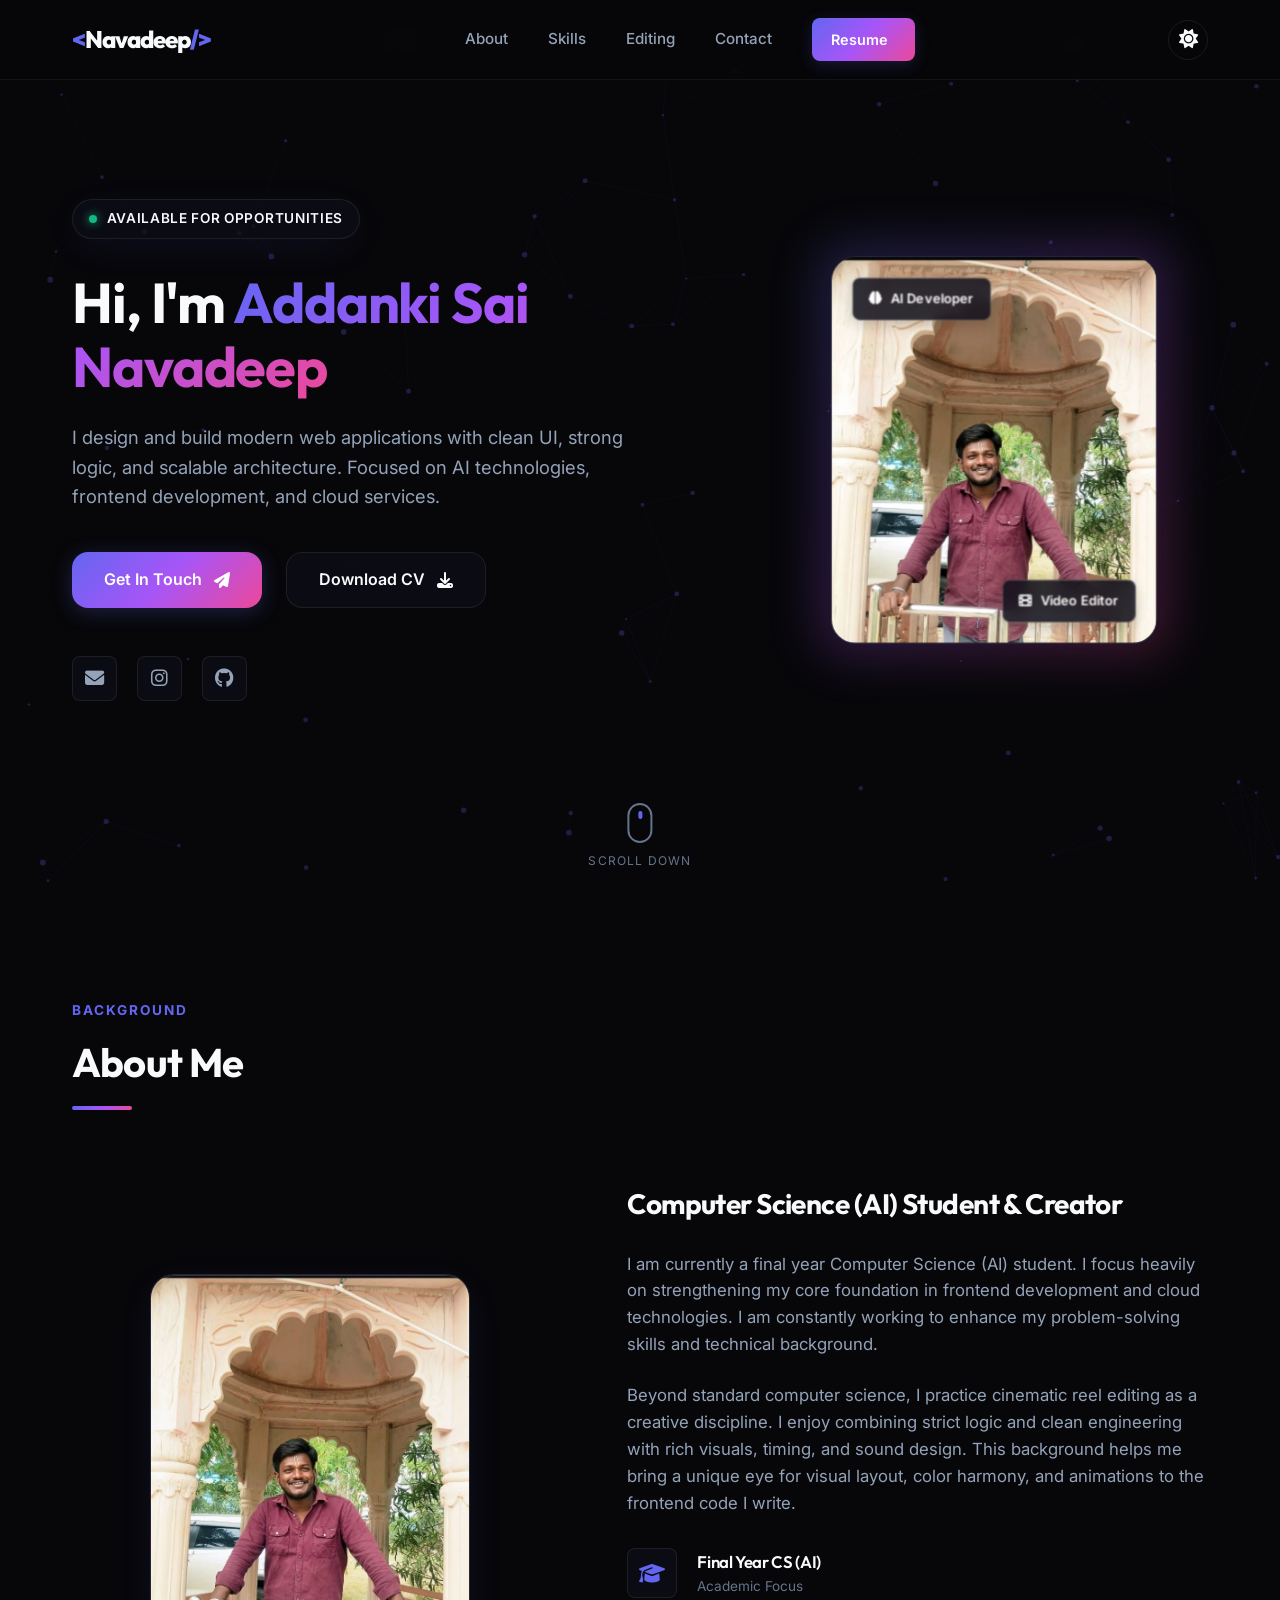
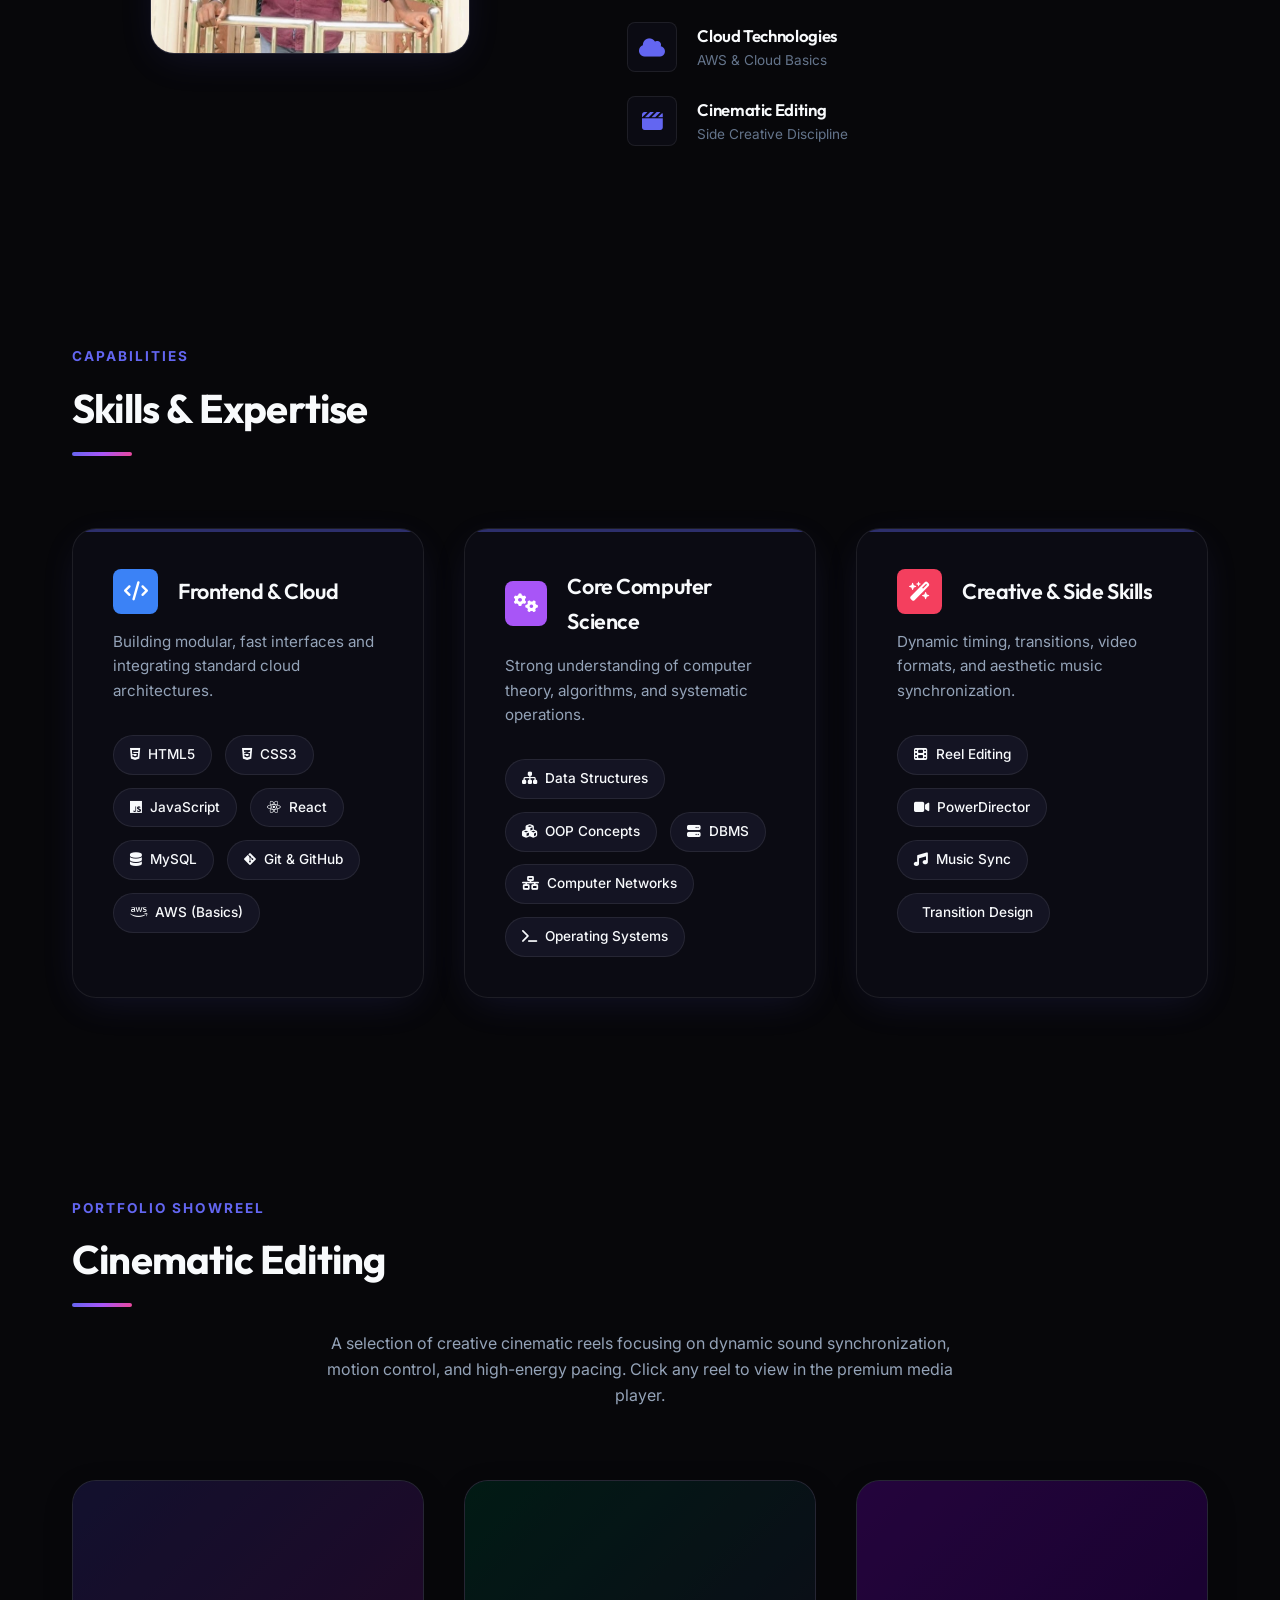
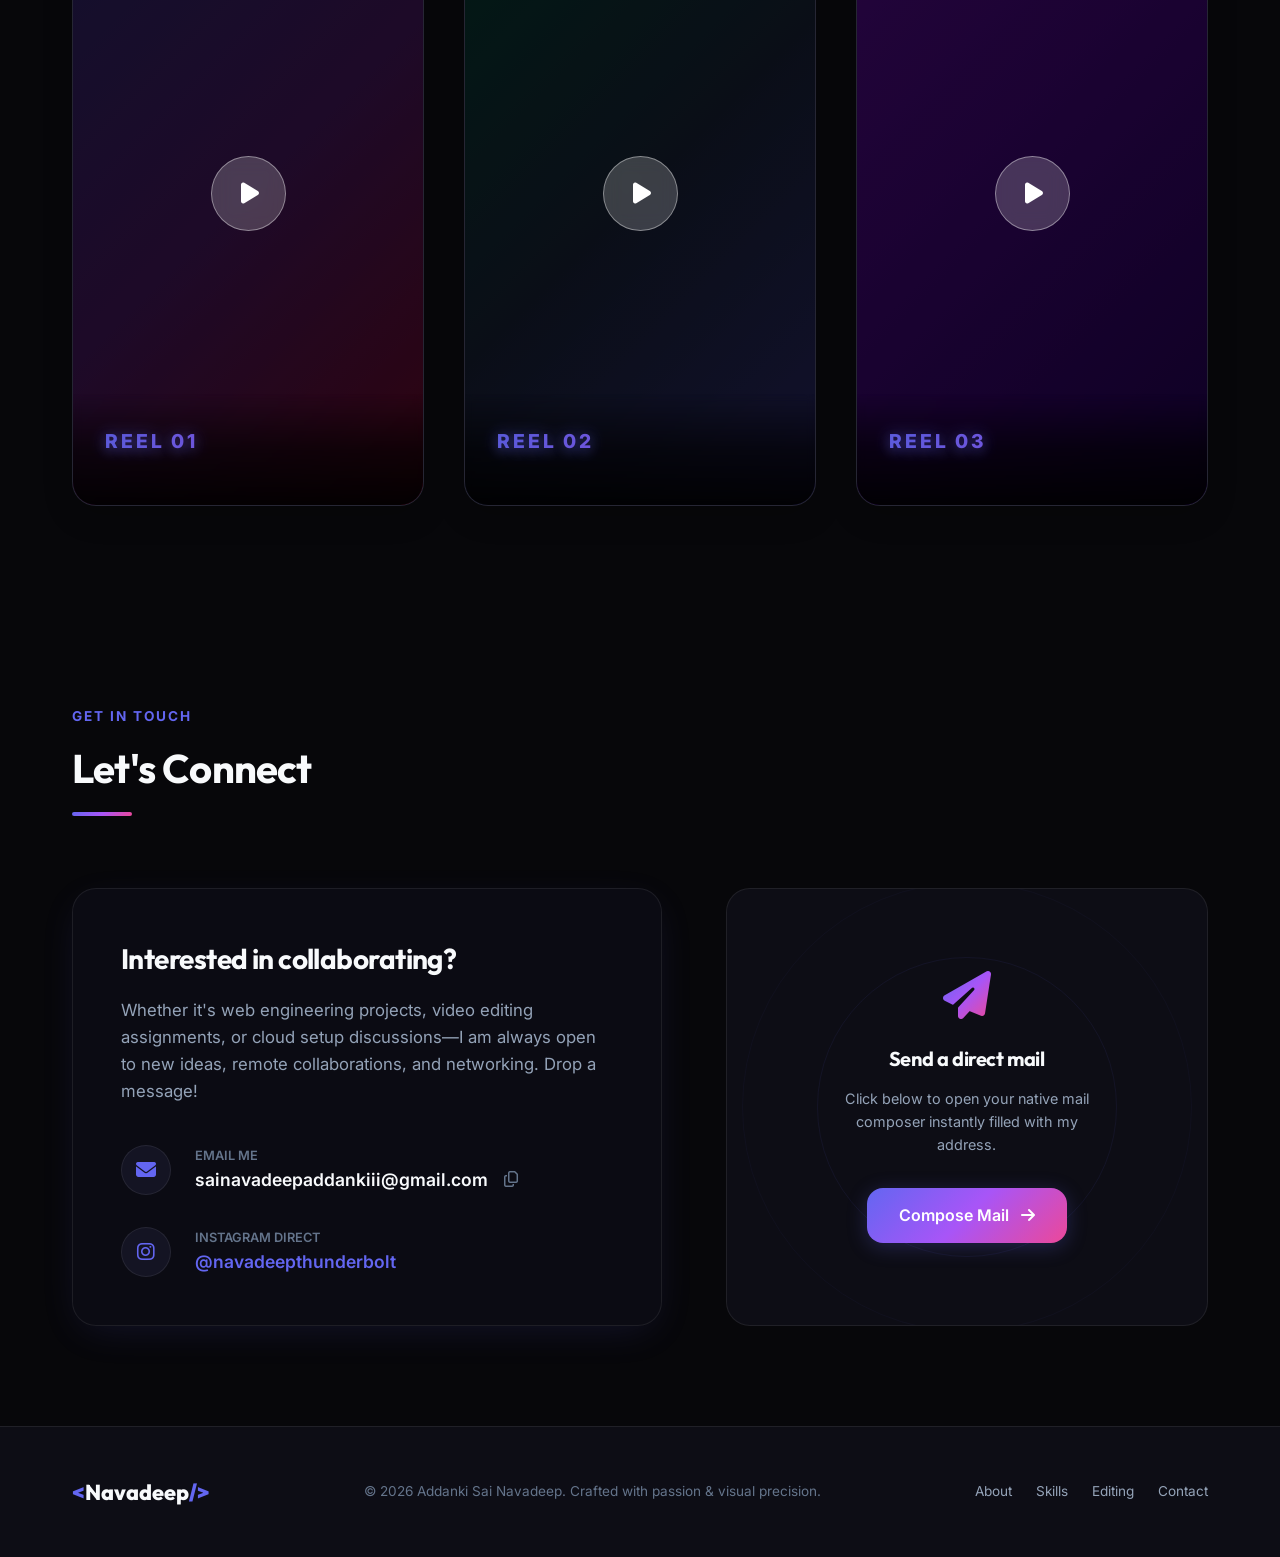
==== commit 21c81ac4: "updated portfolio" ====
--- a/index.html
+++ b/index.html
@@ -278,8 +278,6 @@
                             </div>
                             <div class="reel-meta">
                                 <span class="reel-duration">Reel 01</span>
-                                <h3 class="reel-name">Cinematic Sound Synchronization</h3>
-                                <p class="reel-desc">Tuned beats matched with smooth cinematic camera movements.</p>
                             </div>
                         </div>
                     </div>
@@ -295,8 +293,6 @@
                             </div>
                             <div class="reel-meta">
                                 <span class="reel-duration">Reel 02</span>
-                                <h3 class="reel-name">Dynamic Action Transitions</h3>
-                                <p class="reel-desc">High-speed cut combinations with directional blurring.</p>
                             </div>
                         </div>
                     </div>
@@ -312,8 +308,6 @@
                             </div>
                             <div class="reel-meta">
                                 <span class="reel-duration">Reel 03</span>
-                                <h3 class="reel-name">Color Grading & Aesthetics</h3>
-                                <p class="reel-desc">Vibrant teal and orange color harmony presets and grading work.</p>
                             </div>
                         </div>
                     </div>
--- a/style.css
+++ b/style.css
@@ -895,7 +895,7 @@
    ------------------------------------------------------------- */
 .reels-grid {
     display: grid;
-    grid-template-columns: repeat(auto-fit, minmax(320px, 1fr));
+    grid-template-columns: repeat(3, 1fr);
     gap: 2.5rem;
 }
 
@@ -904,12 +904,13 @@
     border-radius: var(--border-radius-lg);
     overflow: hidden;
     aspect-ratio: 9/16;
-    max-width: 350px;
-    margin: 0 auto;
+    width: 100%;
+    height: auto;
     cursor: pointer;
     background: var(--bg-tertiary);
     box-shadow: 0 10px 30px rgba(0, 0, 0, 0.2);
     border: 1px solid var(--card-border);
+    transition: var(--transition-medium);
 }
 
 .reel-thumbnail-wrapper {
@@ -982,18 +983,27 @@
     width: 100%;
     padding: 2rem;
     z-index: 4;
-    background: linear-gradient(to top, rgba(0,0,0,0.85) 0%, rgba(0,0,0,0.4) 60%, transparent 100%);
+    background: linear-gradient(to top, rgba(0,0,0,0.9) 0%, rgba(0,0,0,0.6) 50%, transparent 100%);
     color: #ffffff;
+    backdrop-filter: blur(4px);
+    transition: var(--transition-medium);
 }
 
 .reel-duration {
-    font-size: 0.8rem;
-    font-weight: 700;
+    font-size: 1.2rem;
+    font-weight: 800;
     text-transform: uppercase;
-    letter-spacing: 0.1em;
-    color: var(--accent-color);
+    letter-spacing: 0.15em;
+    background: linear-gradient(135deg, var(--accent-color) 0%, #a855f7 100%);
+    -webkit-background-clip: text;
+    -webkit-text-fill-color: transparent;
+    background-clip: text;
     display: block;
-    margin-bottom: 0.5rem;
+    margin-bottom: 1rem;
+    opacity: 0.9;
+    transition: var(--transition-medium);
+    filter: drop-shadow(0 0 8px rgba(99, 102, 241, 0.5));
+    text-shadow: 0 4px 12px rgba(99, 102, 241, 0.3);
 }
 
 .reel-name {
@@ -1004,6 +1014,15 @@
 .reel-desc {
     font-size: 0.85rem;
     color: #cbd5e1;
+}
+
+.reel-card:hover .reel-meta {
+    background: linear-gradient(to top, rgba(99, 102, 241, 0.15) 0%, rgba(99, 102, 241, 0.08) 50%, transparent 100%);
+}
+
+.reel-card:hover .reel-duration {
+    filter: drop-shadow(0 0 16px rgba(99, 102, 241, 0.8));
+    transform: scale(1.08);
 }
 
 /* Card Hover Interactions */
@@ -1650,6 +1669,10 @@
     .about-text-column {
         order: 2;
     }
+    
+    .reels-grid {
+        grid-template-columns: repeat(2, 1fr);
+    }
 }
 
 @media (max-width: 768px) {
@@ -1716,6 +1739,16 @@
     .footer-container {
         flex-direction: column;
         text-align: center;
+    }
+    
+    .reels-grid {
+        grid-template-columns: 1fr;
+        gap: 2rem;
+    }
+    
+    .reel-card {
+        max-width: 100%;
+        margin: 0;
     }
 }
 
